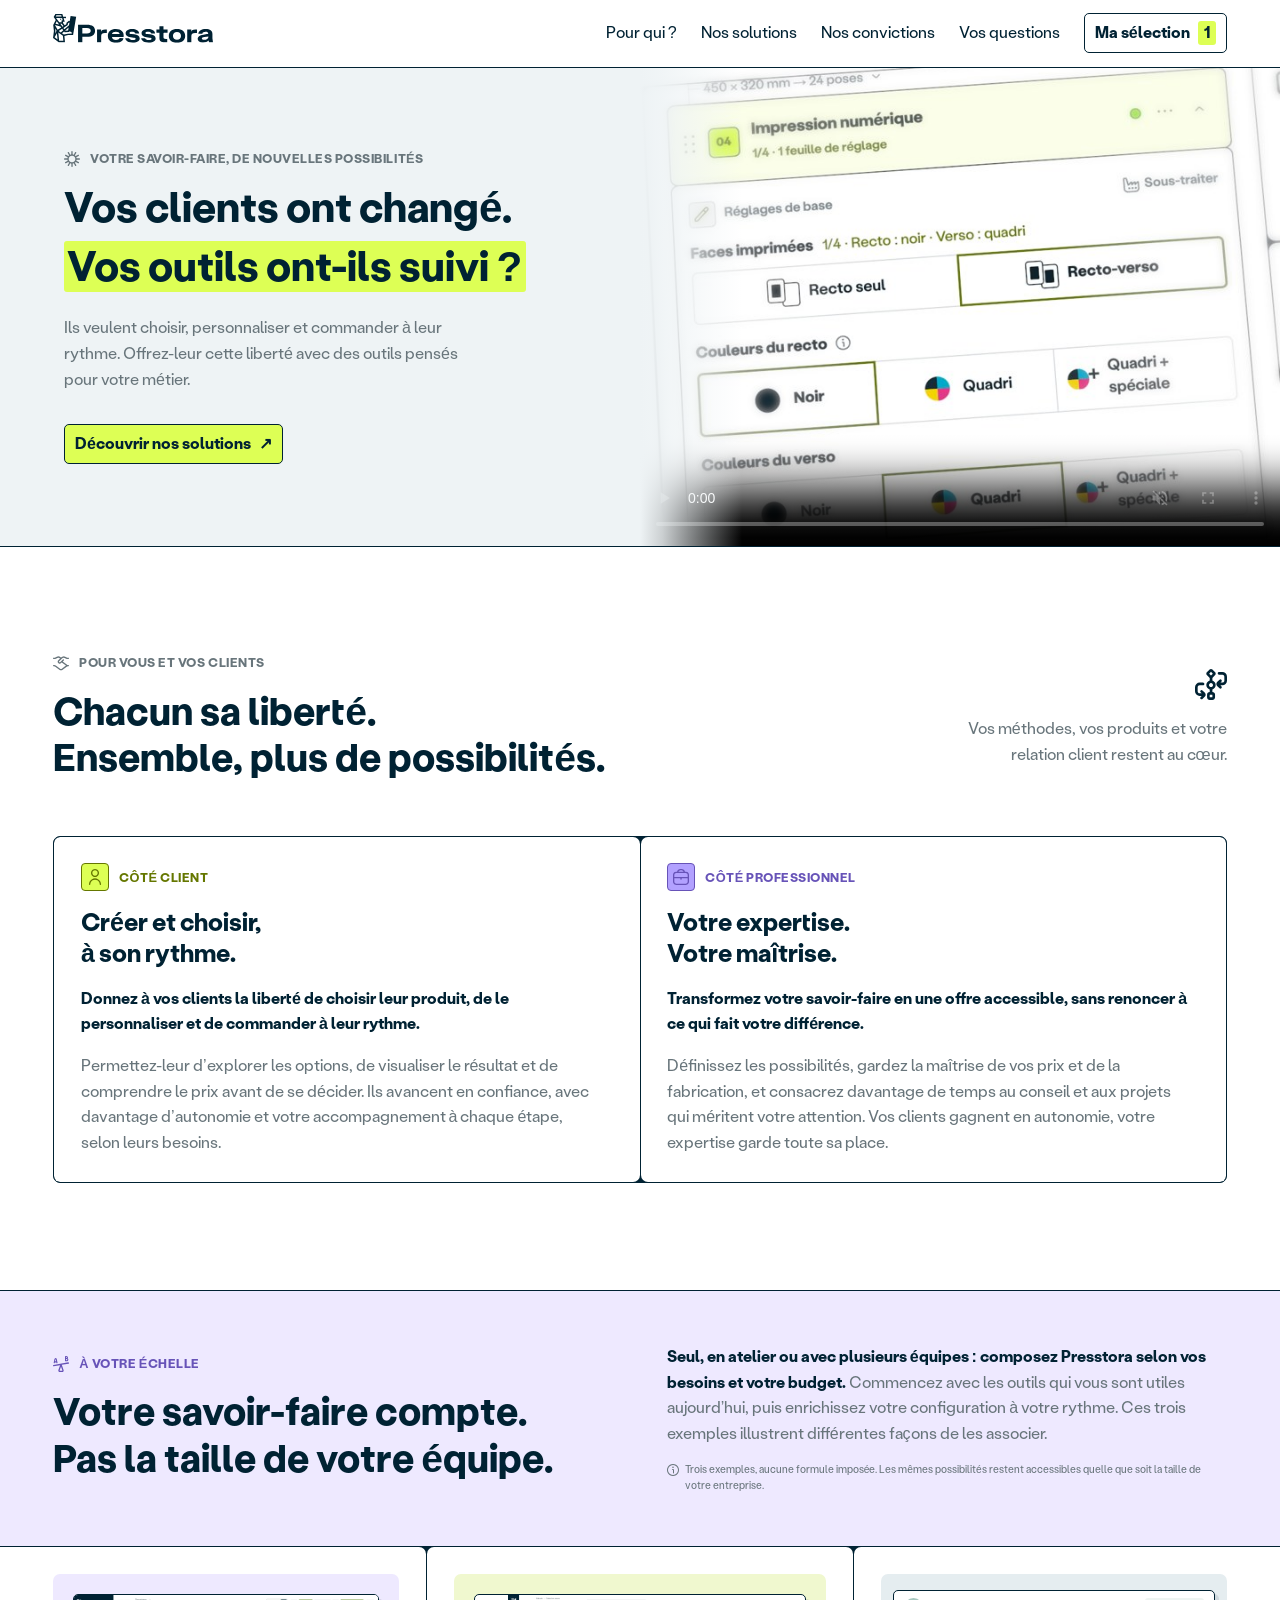
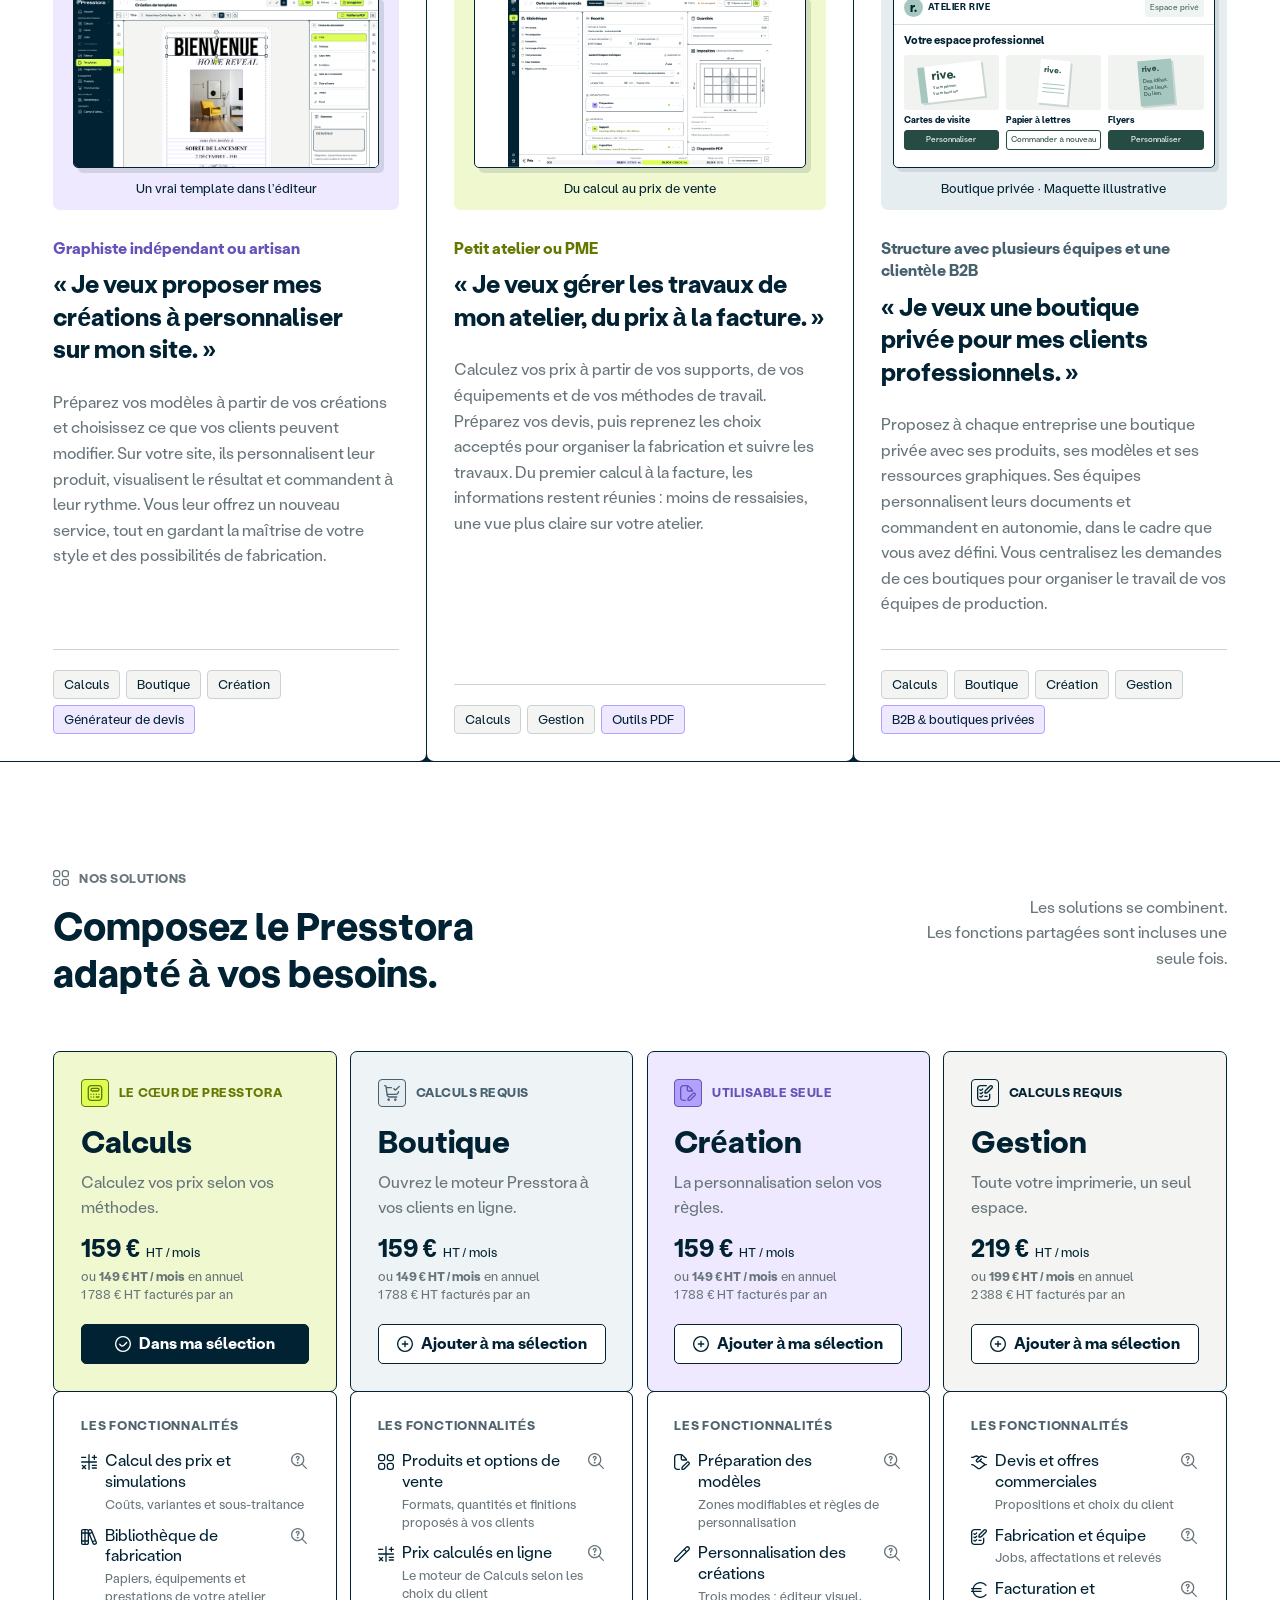
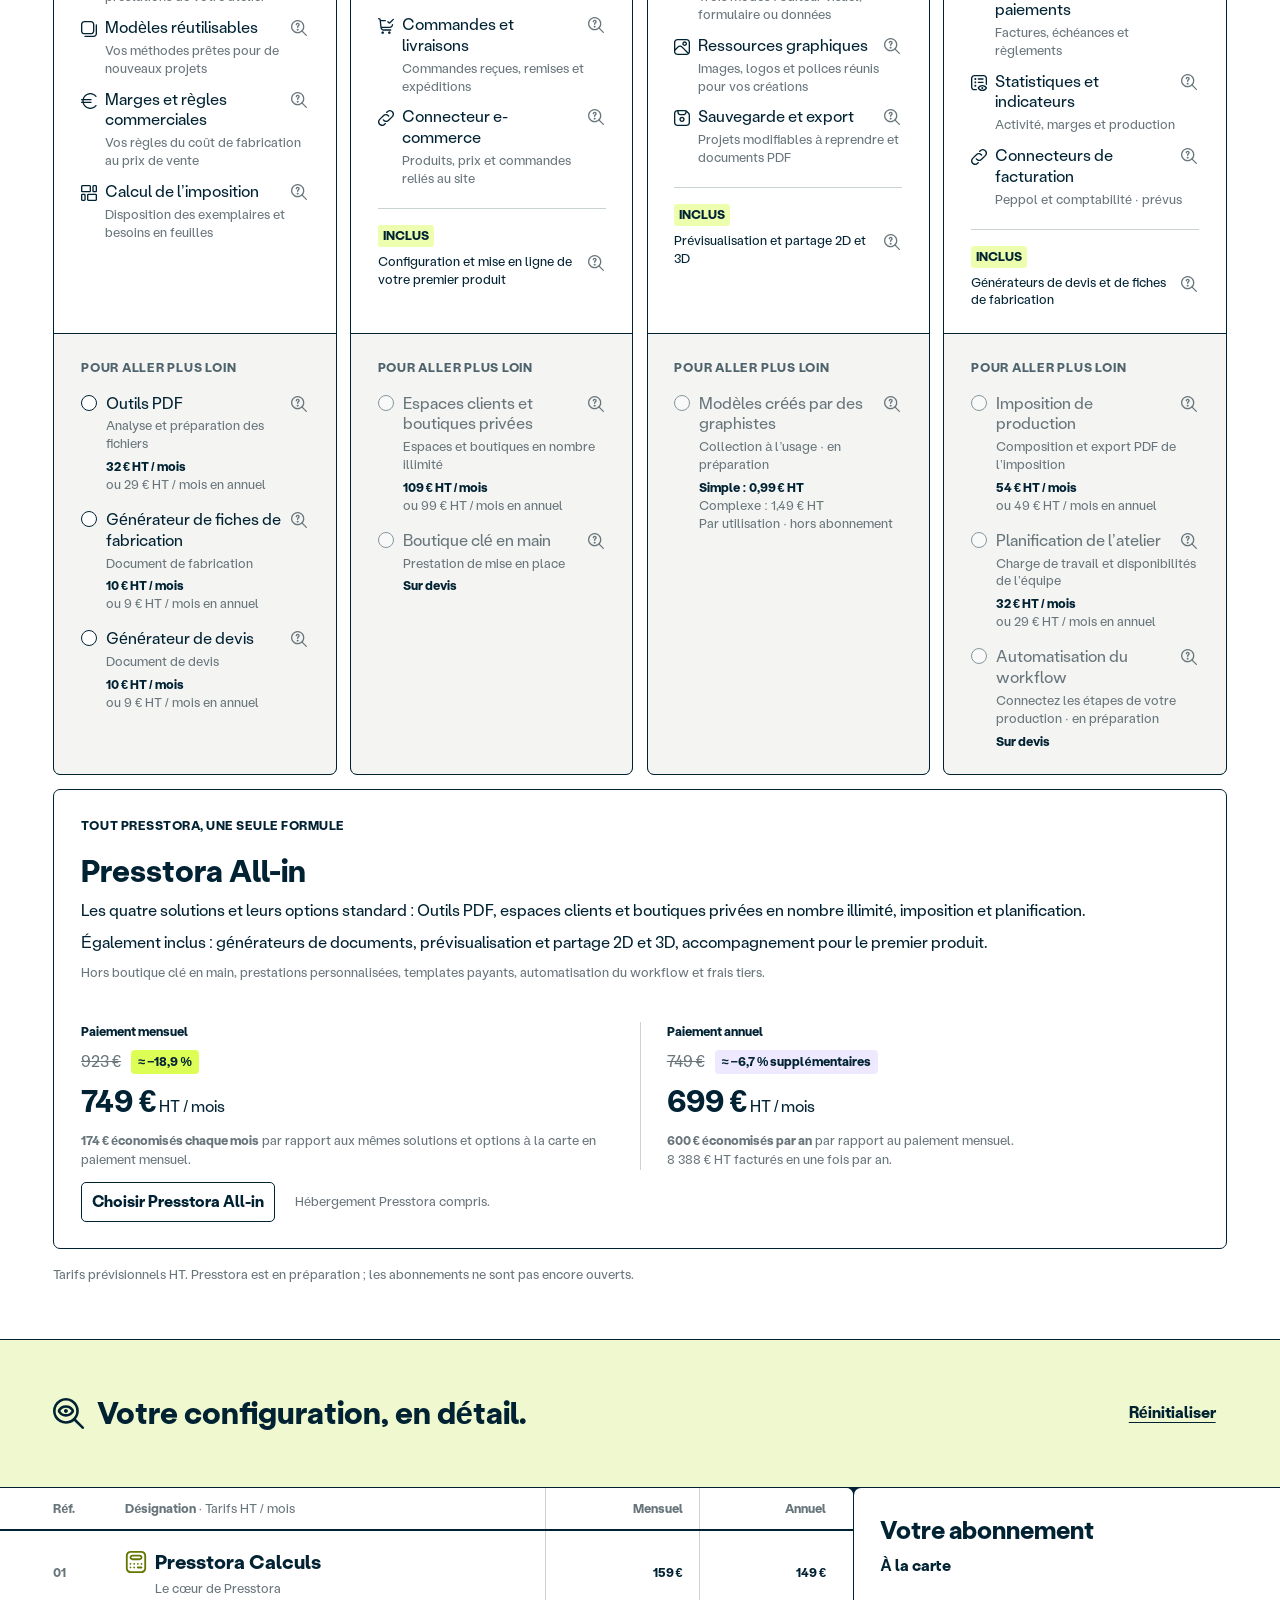
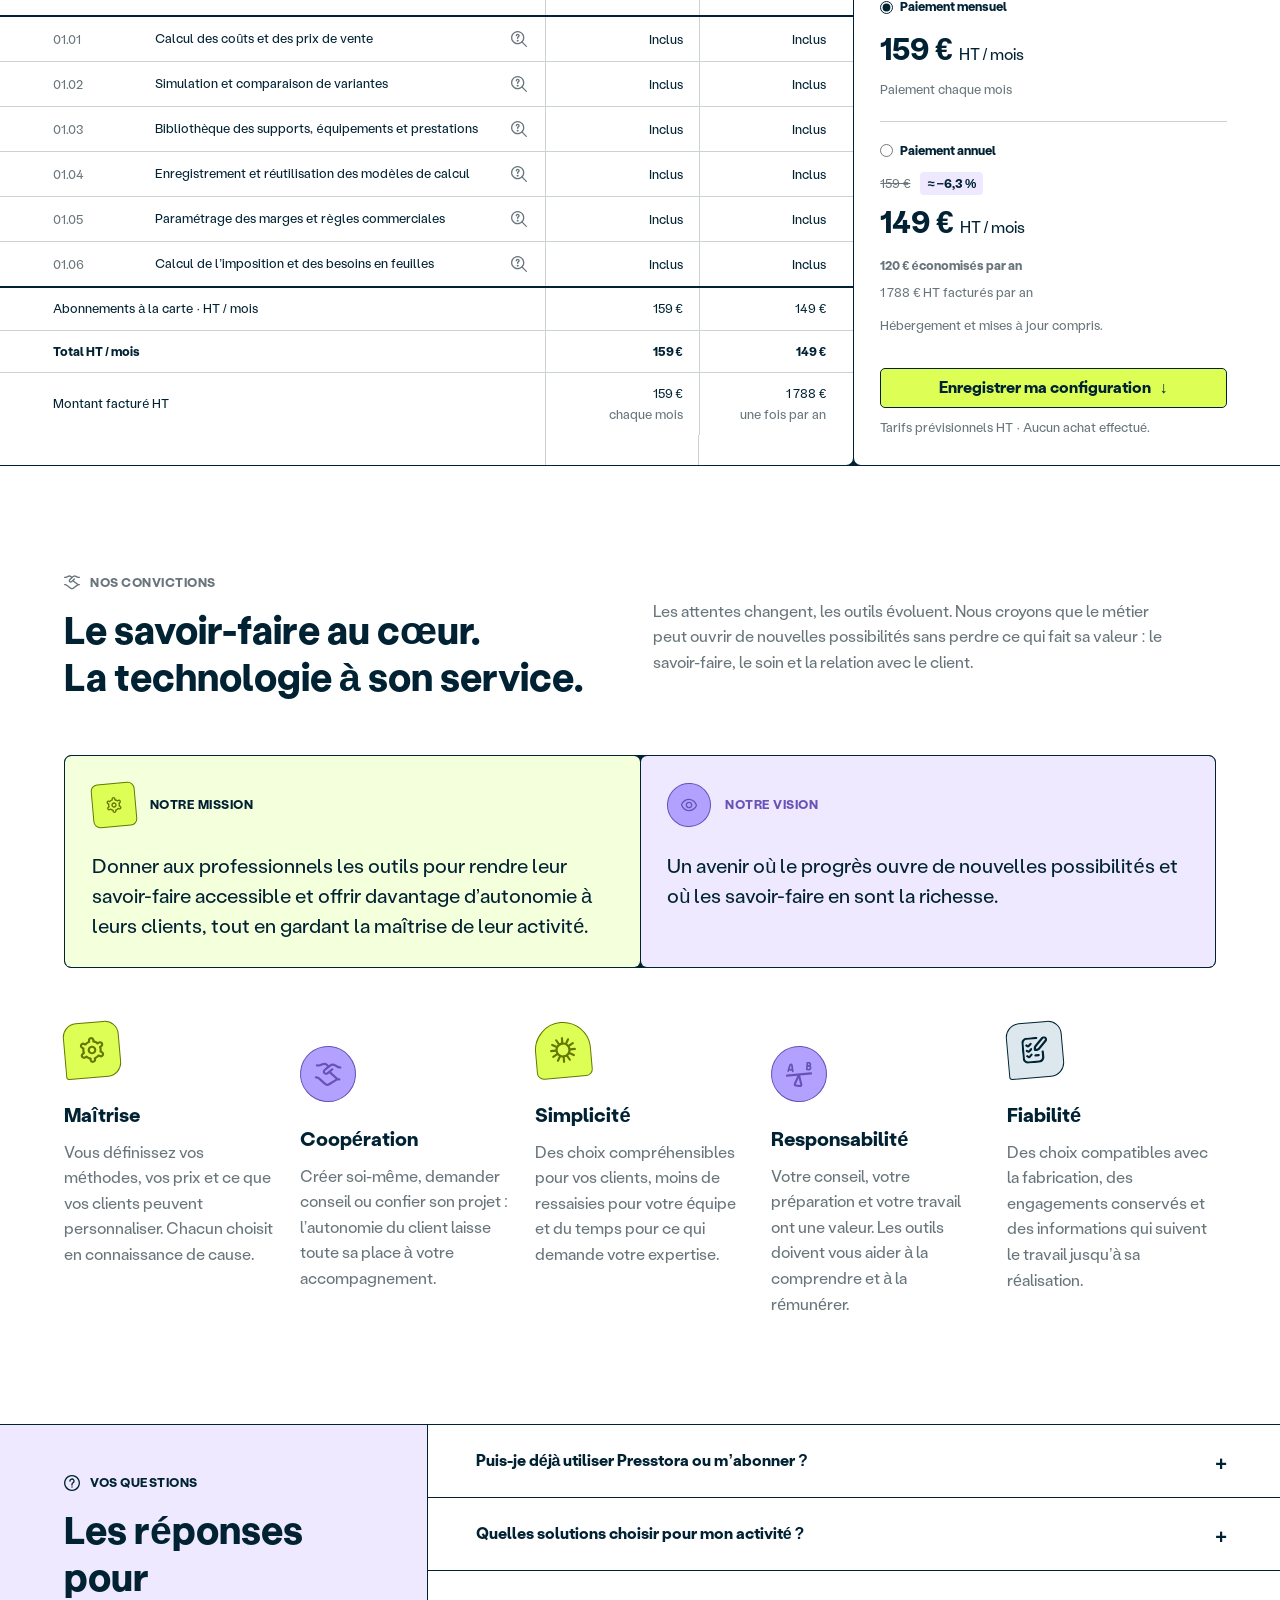
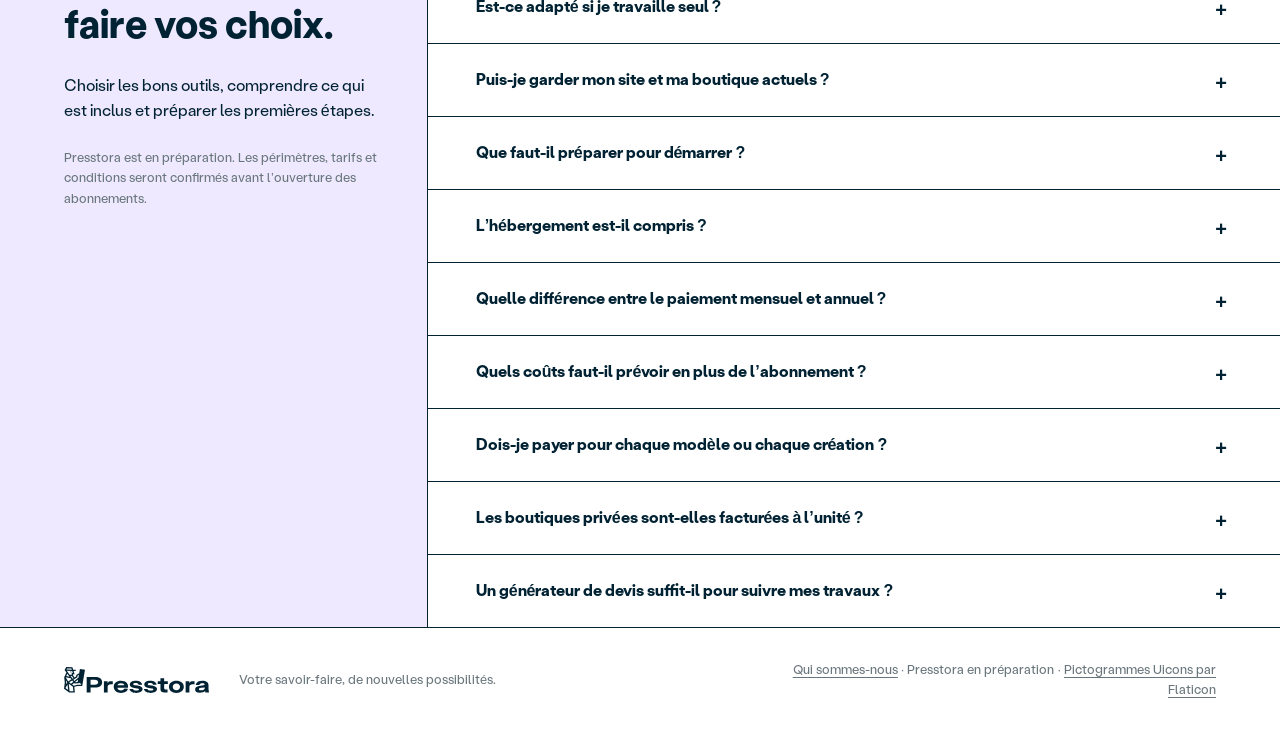
==== index.html @ 1af4d9b9 "Add playful Presstora accents to convictions section" ====
<!doctype html>
<html lang="fr"><head><meta charset="utf-8"><meta name="robots" content="noindex,nofollow"><meta name="viewport" content="width=device-width,initial-scale=1"><title>Presstora — Vos clients ont changé. Vos outils ont-ils suivi ?</title><meta name="description" content="Calculs, vente en ligne, personnalisation et gestion : découvrez Presstora, la suite en préparation pour les professionnels de l’impression."><link rel="stylesheet" href="style.css?v=1581dd6b96e2"><link rel="stylesheet" href="typography.css?v=67e383fbbd56"><link rel="stylesheet" href="landing.css?v=1ee891d9c0d7"><link rel="stylesheet" href="header.css?v=793566ce9c1c"><link rel="stylesheet" href="buttons.css?v=0756c09e4a05"></head>
<body class="commercial">
<header class="nav header-column-grid"><a href="#" aria-label="Presstora accueil"><img src="assets/logo.svg" alt="Presstora" width="166" height="30"></a><nav aria-label="Navigation principale"><a href="#a-votre-echelle">Pour qui ?</a><a href="#packages">Nos solutions</a><a href="#convictions">Nos convictions</a><a href="#questions">Vos questions</a><a class="nav-cta" href="#selection">Ma sélection <span id="count">1</span></a></nav></header>
<main>
<section class="landing-hero">
<div class="landing-hero-copy"><div class="landing-label"><svg class="eyebrow-icon" width="16" height="16" viewBox="0 0 300 300" data-uicon="sun" aria-hidden="true" focusable="false"><g transform="translate(0 300) scale(1 -1)" fill="currentColor" stroke="none"><path d="M288 163H237Q235 173 231 183L275 208Q282 212 282.0 219.0Q282 226 275.5 230.0Q269 234 263 230L219 204Q212 212 204 219L230 263Q232 267 230.5 272.0Q229 277 225.0 279.5Q221 282 216.0 281.0Q211 280 208 275L183 231Q173 235 162 237V288Q162 293 158.5 296.5Q155 300 150.0 300.0Q145 300 141.0 296.5Q137 293 137 288V237Q127 235 117 231L92 275Q89 280 84.0 281.0Q79 282 75.0 279.5Q71 277 69.5 272.0Q68 267 70 263L96 219Q88 212 81 204L37 230Q31 234 24.5 230.0Q18 226 18.0 219.0Q18 212 25 208L69 183Q65 173 63 163H13Q7 163 3.5 159.0Q0 155 0.0 150.0Q0 145 3.5 141.0Q7 137 12 137H64Q65 127 69 117L25 92Q18 88 18.0 81.0Q18 74 24.5 70.0Q31 66 37 70L81 96Q88 88 96 81L70 37Q68 33 69.5 28.0Q71 23 75.0 20.5Q79 18 84.0 19.0Q89 20 92 25L117 69Q127 65 138 63V13Q138 7 141.5 3.5Q145 0 150.0 0.0Q155 0 159.0 3.5Q163 7 163 12V64Q173 65 183 69L208 25Q211 20 216.0 19.0Q221 18 225.0 20.5Q229 23 230.5 28.0Q232 33 230 37L204 81Q212 88 219 96L263 70Q269 66 275.5 70.0Q282 74 282.0 81.0Q282 88 275 92L231 117Q235 127 237 138H288Q293 138 296.5 141.5Q300 145 300.0 150.0Q300 155 296.5 159.0Q293 163 288 163ZM150 88Q121 88 104 108Q88 125 88.0 150.0Q88 175 104 192Q121 212 150.0 212.0Q179 212 196 192Q212 175 212.0 150.0Q212 125 196 108Q179 88 150 88Z"/></g></svg><span>Votre savoir-faire, de nouvelles possibilités</span></div><h1><span>Vos clients ont changé.</span><span><mark>Vos outils ont-ils suivi&nbsp;?</mark></span></h1><p>Ils veulent choisir, personnaliser et commander à leur rythme. Offrez-leur cette liberté avec des outils pensés pour votre métier.</p><a class="landing-action" href="#packages">Découvrir nos solutions <span aria-hidden="true">↗</span></a></div>
<div class="landing-film">
<video id="hero-film" controls muted loop playsinline preload="none" width="720" height="720" poster="assets/video/presstora-v1-square.jpg" data-src="assets/video/presstora-v1-square.mp4" aria-label="Presstora en action : impression, imposition, calcul du prix, personnalisation, devis et production."></video>
<button class="hero-film-toggle" type="button" aria-controls="hero-film" aria-label="Lire la vidéo" title="Lire la vidéo" hidden><svg viewBox="0 0 24 24" width="20" height="20" aria-hidden="true"><path class="film-play" d="m9 5 11 7-11 7Z" fill="currentColor"/><path class="film-pause" d="M8 5v14M16 5v14" stroke="currentColor" stroke-width="3"/></svg></button>
<noscript><a href="assets/video/presstora-v1-720.mp4">Voir Presstora en vidéo</a></noscript>
</div>
</section>
<section id="origine" aria-labelledby="solution-title">
<div class="landing-section-head"><div><div class="landing-label"><svg class="eyebrow-icon" width="16" height="16" viewBox="0 0 300 300" data-uicon="handshake" aria-hidden="true" focusable="false"><g transform="translate(0 300) scale(1 -1)" fill="currentColor" stroke="none"><path d="M288 113H279Q274 113 270 112L182 178L203 198Q207 202 207.0 207.0Q207 212 203.5 215.5Q200 219 194.5 219.5Q189 220 186 216L133 166Q129 162 123.5 162.5Q118 163 115.0 167.0Q112 171 112.5 176.0Q113 181 116 185L175 240Q184 248 195.5 249.5Q207 251 217 246L246 232Q260 225 274 225H287Q293 225 296.5 228.5Q300 232 300.0 237.5Q300 243 296.5 246.5Q293 250 287 250H274Q265 250 258 254L229 268Q211 277 191.5 274.0Q172 271 158 258L150 251L142 259Q124 275 99 275Q85 275 71 268L42 254Q35 250 26 250H13Q7 250 3.5 246.5Q0 243 0.0 237.5Q0 232 3.5 228.5Q7 225 13 225H26Q40 225 54 232L83 246Q92 251 104.0 249.5Q116 248 125 240L132 234L99 202Q89 192 87.5 178.0Q86 164 94 153Q99 146 107.5 142.0Q116 138 125 138Q140 138 151 148L163 160L243 101L165 43Q159 37 150.0 37.5Q141 38 134 43L58 100Q42 113 21 113H12Q7 113 3.5 109.0Q0 105 0.0 100.0Q0 95 3.5 91.5Q7 88 12 88H21Q33 88 43 80L119 23Q133 12 150.0 12.0Q167 12 181 23L257 80Q267 88 279 88H288Q293 88 296.5 91.5Q300 95 300.0 100.0Q300 105 296.5 109.0Q293 113 288 113Z"/></g></svg>Pour vous et vos clients</div><h2 id="solution-title">Chacun sa liberté.<br>Ensemble, plus de possibilités.</h2></div><div class="landing-section-note"><svg class="section-note-icon" width="32" height="32" viewBox="0 0 300 300" data-uicon="workflow" aria-hidden="true" focusable="false"><g transform="translate(0 300) scale(1 -1)" fill="currentColor" stroke="none"><path d="M189 234Q194 239 194.0 247.0Q194 255 189 260L163 286Q158 291 150.0 291.0Q142 291 137 286L111 260Q106 255 106.0 247.0Q106 239 111 234L138 207V183Q124 178 115.0 166.5Q106 155 106.0 140.5Q106 126 115.0 114.5Q124 103 138 99V75Q127 75 120.0 67.5Q113 60 113 50V25Q113 15 120.0 7.5Q127 0 138 0H163Q173 0 180.5 7.5Q188 15 188 25V50Q188 60 180.5 67.5Q173 75 163 75V99Q176 103 185.0 114.5Q194 126 194.0 140.5Q194 155 185.0 166.5Q176 178 163 183V207ZM163 25H138V50H163ZM133 247 150 264 167 247 150 230ZM169 141Q169 133 163.5 127.5Q158 122 150.0 122.0Q142 122 136.5 127.5Q131 133 131.0 140.5Q131 148 136.5 153.5Q142 159 150.0 159.0Q158 159 163.5 153.5Q169 148 169 141ZM300 219V181Q300 163 287.0 150.5Q274 138 256 138H238L247 128Q251 124 251.0 119.0Q251 114 247.5 110.0Q244 106 238.5 106.0Q233 106 230 110L207 132Q200 140 200.0 150.0Q200 160 207 168L230 190Q233 194 238.5 194.0Q244 194 247.5 190.0Q251 186 251.0 181.0Q251 176 247 172L238 163H256Q264 163 269.5 168.0Q275 173 275 181V219Q275 227 269.5 232.5Q264 238 256 237H225Q220 237 216.5 241.0Q213 245 213.0 250.0Q213 255 216.5 259.0Q220 263 225 263H256Q274 263 287.0 250.0Q300 237 300 219ZM93 68Q100 60 100.0 50.0Q100 40 93 32L70 10Q67 6 61.5 6.0Q56 6 52.5 10.0Q49 14 49.0 19.0Q49 24 53 28L63 38H44Q26 38 13.0 50.5Q0 63 0 81V119Q0 137 13.0 150.0Q26 163 44 163H75Q80 163 84.0 159.0Q88 155 88.0 150.0Q88 145 84.0 141.5Q80 138 75 138H44Q36 138 30.5 132.5Q25 127 25 119V81Q25 73 30.5 68.0Q36 63 44 63H63L53 72Q49 76 49.0 81.0Q49 86 52.5 90.0Q56 94 61.5 94.0Q67 94 70 90Z"/></g></svg><p>Vos méthodes, vos produits et votre relation client restent au cœur.</p></div></div>
<div class="landing-connected"><div class="landing-benefits"><article><div class="landing-label"><span class="landing-label-marker"><svg class="eyebrow-icon" width="16" height="16" viewBox="0 0 300 300" data-uicon="user" aria-hidden="true" focusable="false"><g transform="translate(0 300) scale(1 -1)" fill="currentColor" stroke="none"><path d="M150 150Q170 150 187.5 160.0Q205 170 215.0 187.5Q225 205 225.0 225.0Q225 245 215.0 262.5Q205 280 187.5 290.0Q170 300 150.0 300.0Q130 300 112.5 290.0Q95 280 85.0 262.5Q75 245 75.0 225.0Q75 205 85.0 187.5Q95 170 112.5 160.0Q130 150 150 150ZM150 275Q171 275 185.5 260.5Q200 246 200.0 225.0Q200 204 185.5 189.5Q171 175 150.0 175.0Q129 175 114.5 189.5Q100 204 100.0 225.0Q100 246 114.5 260.5Q129 275 150 275ZM150 125Q119 125 93.5 110.0Q68 95 53.0 69.0Q38 43 37 12Q38 7 41.5 3.5Q45 0 50.0 0.0Q55 0 58.5 3.5Q62 7 62 12Q63 36 74.5 56.0Q86 76 106.0 88.0Q126 100 150.0 100.0Q174 100 194.0 88.0Q214 76 226.0 56.0Q238 36 238 12Q238 7 241.5 3.5Q245 0 250.0 0.0Q255 0 259.0 3.5Q263 7 263 12Q262 43 247.0 69.0Q232 95 206.5 110.0Q181 125 150 125Z"/></g></svg></span>Côté client</div><h3>Créer et choisir,<br>à son rythme.</h3><p class="benefit-intro">Donnez à vos clients la liberté de choisir leur produit, de le personnaliser et de commander à leur rythme.</p><p>Permettez-leur d’explorer les options, de visualiser le résultat et de comprendre le prix avant de se décider. Ils avancent en confiance, avec davantage d’autonomie et votre accompagnement à chaque étape, selon leurs besoins.</p></article><article><div class="landing-label"><span class="landing-label-marker"><svg class="eyebrow-icon" width="16" height="16" viewBox="0 0 300 300" data-uicon="briefcase" aria-hidden="true" focusable="false"><g transform="translate(0 300) scale(1 -1)" fill="currentColor" stroke="none"><path d="M238 250H224Q219 272 202.0 286.0Q185 300 162 300H138Q115 300 98.0 286.0Q81 272 76 250H63Q46 250 31.5 241.5Q17 233 8.5 218.5Q0 204 0 188V63Q0 46 8.5 31.5Q17 17 31.5 8.5Q46 0 62 0H238Q254 0 268.5 8.5Q283 17 291.5 31.5Q300 46 300 62V188Q300 204 291.5 218.5Q283 233 268.5 241.5Q254 250 238 250ZM138 275H163Q174 275 184.0 268.0Q194 261 198 250H102Q106 261 116.0 268.0Q126 275 138 275ZM63 225H238Q253 225 264.0 214.0Q275 203 275 187V150H25V188Q25 203 36.0 214.0Q47 225 62 225ZM238 25H63Q47 25 36.0 36.0Q25 47 25 62V125H138V113Q138 107 141.5 103.5Q145 100 150.0 100.0Q155 100 159.0 103.5Q163 107 163 113V125H275V63Q275 47 264.0 36.0Q253 25 237 25Z"/></g></svg></span>Côté professionnel</div><h3>Votre expertise.<br>Votre maîtrise.</h3><p class="benefit-intro">Transformez votre savoir-faire en une offre accessible, sans renoncer à ce qui fait votre différence.</p><p>Définissez les possibilités, gardez la maîtrise de vos prix et de la fabrication, et consacrez davantage de temps au conseil et aux projets qui méritent votre attention. Vos clients gagnent en autonomie, votre expertise garde toute sa place.</p></article></div>
</div>
</section>
<section id="a-votre-echelle" class="landing-use-cases" aria-labelledby="scale-title">
<div class="use-cases-heading"><div><div class="landing-label"><svg class="eyebrow-icon" width="16" height="16" viewBox="0 0 300 300" data-uicon="scale-comparison" aria-hidden="true" focusable="false"><g transform="translate(0 300) scale(1 -1)" fill="currentColor" stroke="none"><path d="M238 200H255Q267 200 276.0 207.5Q285 215 287 226Q288 235 285.0 242.5Q282 250 276 255Q281 263 281 272Q281 284 272.0 292.0Q263 300 251 300H238Q232 300 228.5 296.5Q225 293 225 287V213Q225 207 228.5 203.5Q232 200 238 200ZM245 280H253Q256 280 258.5 277.5Q261 275 261.0 271.5Q261 268 258.5 265.0Q256 262 252 262H245ZM245 243H256Q261 243 264.5 239.5Q268 236 268.0 231.5Q268 227 264.5 223.5Q261 220 256 220H245ZM22 163Q26 163 28.5 165.0Q31 167 32 170L34 180H64L66 170Q66 167 69.0 165.0Q72 163 76.0 163.0Q80 163 83.0 166.5Q86 170 85 175L71 242Q68 255 58 260Q54 263 49.0 263.0Q44 263 39 260Q30 254 27 243L13 174Q12 170 15.0 166.5Q18 163 22 163ZM47 239Q47 241 49 243V242Q51 241 51 238L59 200H38ZM285 181 10 131Q5 130 2.0 126.0Q-1 122 0.0 117.0Q1 112 4.5 109.0Q8 106 12 106L133 128L101 38Q99 31 100.5 23.5Q102 16 106 10Q114 0 126 0H174Q186 0 194 10Q198 16 199.5 23.5Q201 31 198 39L165 134L290 156Q295 157 298.0 161.5Q301 166 300.0 171.0Q299 176 294.5 179.0Q290 182 285 181ZM174 25H127Q126 25 125.5 27.0Q125 29 125 31L150 100L175 31Q175 29 174 26Z"/></g></svg>À votre échelle</div><h2 id="scale-title">Votre savoir-faire compte.<br>Pas la taille de votre équipe.</h2></div><div class="use-cases-intro"><p><strong>Seul, en atelier ou avec plusieurs équipes : composez Presstora selon vos besoins et votre budget.</strong> Commencez avec les outils qui vous sont utiles aujourd’hui, puis enrichissez votre configuration à votre rythme. Ces trois exemples illustrent différentes façons de les associer.</p><p class="use-cases-note"><svg width="16" height="16" viewBox="0 0 300 300" data-uicon="info" aria-hidden="true" focusable="false"><g transform="translate(0 300) scale(1 -1)" fill="currentColor"><path d="M150 300Q109 300 74.5 280.0Q40 260 20.0 225.5Q0 191 0.0 150.0Q0 109 20.0 74.5Q40 40 74.5 20.0Q109 0 150.0 0.0Q191 0 225.5 20.0Q260 40 280.0 74.5Q300 109 300.0 150.0Q300 191 280.0 225.5Q260 260 225.5 280.0Q191 300 150 300ZM150 25Q116 25 87.5 42.0Q59 59 42.0 87.5Q25 116 25.0 150.0Q25 184 42.0 212.5Q59 241 87.5 258.0Q116 275 150.0 275.0Q184 275 212.5 258.0Q241 241 258.0 212.5Q275 184 275.0 150.0Q275 116 258.0 87.5Q241 59 212.5 42.0Q184 25 150 25ZM150 175H138Q132 175 128.5 171.5Q125 168 125.0 162.5Q125 157 128.5 153.5Q132 150 138 150H150V75Q150 70 153.5 66.5Q157 63 162.5 63.0Q168 63 171.5 66.5Q175 70 175 75V150Q175 160 167.5 167.5Q160 175 150 175ZM131 219Q131 211 136.5 205.5Q142 200 150.0 200.0Q158 200 163.5 205.5Q169 211 169.0 219.0Q169 227 163.5 232.5Q158 238 150.0 237.5Q142 237 136.5 232.0Q131 227 131 219Z"/></g></svg><span>Trois exemples, aucune formule imposée. Les mêmes possibilités restent accessibles quelle que soit la taille de votre entreprise.</span></p></div></div>
<div class="use-cases-grid"><article aria-labelledby="use-case-1"><figure class="case-visual case-visual-editor"><a class="case-screen" href="assets/use-cases/editor-template.png" target="_blank" rel="noopener" aria-label="Agrandir la capture de l’éditeur Presstora (nouvel onglet)"><img src="assets/use-cases/editor-template.png" width="1512" height="982" loading="lazy" alt="Un template d’invitation dans l’éditeur Presstora : titre sélectionné, photo et zones personnalisables."></a><figcaption>Un vrai template dans l’éditeur</figcaption></figure><p class="use-case-profile">Graphiste indépendant ou artisan</p><h3 id="use-case-1">« Je veux proposer mes créations à personnaliser sur mon site. »</h3><p class="use-case-copy">Préparez vos modèles à partir de vos créations et choisissez ce que vos clients peuvent modifier. Sur votre site, ils personnalisent leur produit, visualisent le résultat et commandent à leur rythme. Vous leur offrez un nouveau service, tout en gardant la maîtrise de votre style et des possibilités de fabrication.</p><div class="use-case-tags"><ul aria-label="Solutions et options utilisées"><li class="use-case-tag">Calculs</li><li class="use-case-tag">Boutique</li><li class="use-case-tag">Création</li><li class="use-case-tag use-case-option">Générateur de devis</li></ul></div></article><article aria-labelledby="use-case-2"><figure class="case-visual case-visual-calculations"><a class="case-screen" href="assets/use-cases/calculations-demo.png" target="_blank" rel="noopener" aria-label="Agrandir la capture de Calculs Presstora (nouvel onglet)"><img src="assets/use-cases/calculations-demo.png" width="1512" height="982" loading="lazy" alt="L’espace Calculs de Presstora : bibliothèque, recette de fabrication, imposition et prix."></a><figcaption>Du calcul au prix de vente</figcaption></figure><p class="use-case-profile">Petit atelier ou PME</p><h3 id="use-case-2">« Je veux gérer les travaux de mon atelier, du prix à la facture. »</h3><p class="use-case-copy">Calculez vos prix à partir de vos supports, de vos équipements et de vos méthodes de travail. Préparez vos devis, puis reprenez les choix acceptés pour organiser la fabrication et suivre les travaux. Du premier calcul à la facture, les informations restent réunies : moins de ressaisies, une vue plus claire sur votre atelier.</p><div class="use-case-tags"><ul aria-label="Solutions et options utilisées"><li class="use-case-tag">Calculs</li><li class="use-case-tag">Gestion</li><li class="use-case-tag use-case-option">Outils PDF</li></ul></div></article><article aria-labelledby="use-case-3"><figure class="case-visual case-visual-b2b"><div class="private-shop" role="img" aria-label="Maquette illustrative d’une boutique privée pour l’entreprise fictive Atelier Rive : cartes de visite à personnaliser, papier à lettres à commander à nouveau et flyers."><div class="private-shop-header"><span class="private-shop-brand"><span class="private-shop-mark">r.</span>ATELIER RIVE</span><span class="private-shop-access">Espace privé</span></div><div class="private-shop-welcome">Votre espace professionnel</div><div class="private-shop-products"><div class="private-shop-product"><div class="stationery-scene"><div class="stationery-card"><b>rive.</b><span>Votre prénom<br>Votre fonction</span></div></div><strong>Cartes de visite</strong><span class="private-shop-action">Personnaliser</span></div><div class="private-shop-product"><div class="stationery-scene"><div class="stationery-letter"><b>rive.</b><i></i><i></i><i></i></div></div><strong>Papier à lettres</strong><span class="private-shop-action repeat">Commander à nouveau</span></div><div class="private-shop-product"><div class="stationery-scene"><div class="stationery-flyer"><b>rive.</b><span>Des idées.<br>Des lieux.<br>Du lien.</span></div></div><strong>Flyers</strong><span class="private-shop-action">Personnaliser</span></div></div></div><figcaption>Boutique privée · Maquette illustrative</figcaption></figure><p class="use-case-profile">Structure avec plusieurs équipes et une clientèle B2B</p><h3 id="use-case-3">« Je veux une boutique privée pour mes clients professionnels. »</h3><p class="use-case-copy">Proposez à chaque entreprise une boutique privée avec ses produits, ses modèles et ses ressources graphiques. Ses équipes personnalisent leurs documents et commandent en autonomie, dans le cadre que vous avez défini. Vous centralisez les demandes de ces boutiques pour organiser le travail de vos équipes de production.</p><div class="use-case-tags"><ul aria-label="Solutions et options utilisées"><li class="use-case-tag">Calculs</li><li class="use-case-tag">Boutique</li><li class="use-case-tag">Création</li><li class="use-case-tag">Gestion</li><li class="use-case-tag use-case-option">B2B &amp; boutiques privées</li></ul></div></article></div>
</section>
<section id="packages" aria-labelledby="packages-title"><div class="section-heading"><div><span class="landing-label"><svg class="eyebrow-icon" width="16" height="16" viewBox="0 0 300 300" data-uicon="apps" aria-hidden="true" focusable="false"><g transform="translate(0 300) scale(1 -1)" fill="currentColor" stroke="none"><path d="M88 300H50Q29 300 14.5 285.5Q0 271 0 250V213Q0 192 14.5 177.5Q29 163 50 163H88Q108 163 123.0 177.5Q138 192 137 212V250Q138 271 123.0 285.5Q108 300 88 300ZM113 213Q113 202 105.5 195.0Q98 188 87 188H50Q40 188 32.5 195.0Q25 202 25 213V250Q25 260 32.5 267.5Q40 275 50 275H88Q98 275 105.5 267.5Q113 260 113 250ZM250 300H213Q192 300 177.5 285.5Q163 271 163 250V213Q163 192 177.5 177.5Q192 163 213 163H250Q271 163 285.5 177.5Q300 192 300 212V250Q300 271 285.5 285.5Q271 300 250 300ZM275 213Q275 202 267.5 194.5Q260 187 250 188H213Q202 188 195.0 195.0Q188 202 188 213V250Q188 260 195.0 267.5Q202 275 213 275H250Q260 275 267.5 267.5Q275 260 275 250ZM88 138H50Q29 137 14.5 122.5Q0 108 0 88V50Q0 29 14.5 14.5Q29 0 50 0H88Q108 0 122.5 14.5Q137 29 137 50V88Q138 108 123.0 123.0Q108 138 88 137ZM113 50Q113 40 105.5 32.5Q98 25 87 25H50Q40 25 32.5 32.5Q25 40 25 50V88Q25 98 32.5 105.5Q40 113 50 113H88Q98 113 105.5 105.5Q113 98 113 88ZM250 138H213Q192 138 177.5 123.0Q163 108 163 88V50Q163 29 177.5 14.5Q192 0 213 0H250Q271 0 285.5 14.5Q300 29 300 50V88Q300 108 285.5 123.0Q271 138 250 137ZM275 50Q275 40 267.5 32.5Q260 25 250 25H213Q202 25 195.0 32.5Q188 40 188 50V88Q188 98 195.0 105.5Q202 113 213 113H250Q260 113 267.5 105.5Q275 98 275 88Z"/></g></svg>NOS SOLUTIONS</span><h2 id="packages-title">Composez le Presstora<br>adapté à vos besoins.</h2></div><p>Les solutions se combinent.<br>Les fonctions partagées sont incluses une seule fois.</p></div><div class="landing-connected"><div class="packages" id="cards"></div></div><section class="allin-offer" aria-labelledby="allin-title"><div><span class="landing-label">TOUT PRESSTORA, UNE SEULE FORMULE</span><h3 id="allin-title">Presstora All-in</h3><p>Les quatre solutions et leurs options standard : Outils PDF, espaces clients et boutiques privées en nombre illimité, imposition et planification.</p><p class="allin-inclusions">Également inclus : générateurs de documents, prévisualisation et partage 2D et 3D, accompagnement pour le premier produit.</p><small>Hors boutique clé en main, prestations personnalisées, templates payants, automatisation du workflow et frais tiers.</small></div><div class="allin-action"><div class="allin-rate"><span class="rate-label">Paiement mensuel</span><p class="rate-comparison"><s aria-label="Valeur à la carte en paiement mensuel : 923 euros">923 €</s><span class="saving-badge">≈ −18,9 %</span></p><p class="rate-amount"><strong>749 €</strong> HT / mois</p><small><b>174 € économisés chaque mois</b> par rapport aux mêmes solutions et options à la carte en paiement mensuel.</small></div><div class="allin-rate annual-rate"><span class="rate-label">Paiement annuel</span><p class="rate-comparison"><s aria-label="All-in mensuel : 749 euros">749 €</s><span class="saving-badge annual-saving">≈ −6,7 % supplémentaires</span></p><p class="rate-amount"><strong>699 €</strong> HT / mois</p><small><b>600 € économisés par an</b> par rapport au paiement mensuel.<br>8 388 € HT facturés en une fois par an.</small></div><div class="allin-footer"><button id="choose-all-in" class="primary" aria-pressed="false">Choisir Presstora All-in</button><small>Hébergement Presstora compris.</small></div></div></section><p class="caption">Tarifs prévisionnels HT. Presstora est en préparation ; les abonnements ne sont pas encore ouverts.</p></section>

<section id="selection" class="selection" aria-labelledby="selection-title"><div class="selection-header"><div><h2 id="selection-title"><i class="fi fi-rr-magnifying-glass-eye" aria-hidden="true"></i><span>Votre configuration, en détail.</span></h2></div><button class="text-button" id="reset">Réinitialiser</button></div><p class="configuration-scroll-hint">Faites défiler le tableau horizontalement pour consulter la facturation et les prix.</p><div class="selection-content"><div id="selected-packages" class="configuration-list" role="region" aria-label="Tableau détaillé de la configuration" tabindex="0"></div><aside class="selection-action" aria-labelledby="configuration-summary-title"><div class="configuration-summary-inner"><h3 id="configuration-summary-title">Votre abonnement</h3><p id="configuration-plan">À la carte</p><fieldset class="subscription-comparison"><legend class="configuration-sr-only">Choisissez votre rythme de paiement</legend><label class="subscription-choice"><span class="subscription-label"><input type="radio" name="billing-period" id="billing-monthly" value="monthly" checked> Paiement mensuel</span><span class="subscription-reference" id="summary-monthly-comparison" hidden><s id="summary-monthly-reference" hidden></s><span class="saving-badge" id="summary-monthly-percent"></span></span><span class="subscription-amount"><span class="subscription-price" id="summary-monthly-price">159 €</span><span class="subscription-unit">HT / mois</span></span><span class="subscription-saving" id="summary-monthly-saving" hidden></span><small>Paiement chaque mois</small></label><label class="subscription-choice"><span class="subscription-label"><input type="radio" name="billing-period" id="billing-annual" value="annual"> Paiement annuel</span><span class="subscription-reference" id="summary-annual-comparison" hidden><s id="summary-annual-reference" hidden></s><span class="saving-badge annual-saving" id="summary-annual-percent"></span></span><span class="subscription-amount"><span class="subscription-price" id="summary-annual-price">149 €</span><span class="subscription-unit">HT / mois</span></span><span class="subscription-saving" id="summary-annual-saving" hidden></span><small id="summary-annual-payment">1 788 € HT facturés par an</small></label></fieldset><p id="summary-same-price">Même tarif mensuel dans les deux formules.</p><p class="subscription-hosting">Hébergement et mises à jour compris.</p><div id="summary-extras" hidden><span>En supplément</span><ul id="summary-extras-list"></ul></div><button class="primary" id="download">Enregistrer ma configuration <span aria-hidden="true">↓</span></button><p class="subscription-disclaimer">Tarifs prévisionnels HT · Aucun achat effectué.</p></div></aside></div><p id="feedback" role="status" aria-live="polite"></p></section>

<section id="convictions" class="landing-conviction" aria-labelledby="convictions-title">
<div class="convictions-heading"><div><div class="landing-label"><svg class="eyebrow-icon" width="16" height="16" viewBox="0 0 300 300" data-uicon="handshake" aria-hidden="true" focusable="false"><g transform="translate(0 300) scale(1 -1)" fill="currentColor" stroke="none"><path d="M288 113H279Q274 113 270 112L182 178L203 198Q207 202 207.0 207.0Q207 212 203.5 215.5Q200 219 194.5 219.5Q189 220 186 216L133 166Q129 162 123.5 162.5Q118 163 115.0 167.0Q112 171 112.5 176.0Q113 181 116 185L175 240Q184 248 195.5 249.5Q207 251 217 246L246 232Q260 225 274 225H287Q293 225 296.5 228.5Q300 232 300.0 237.5Q300 243 296.5 246.5Q293 250 287 250H274Q265 250 258 254L229 268Q211 277 191.5 274.0Q172 271 158 258L150 251L142 259Q124 275 99 275Q85 275 71 268L42 254Q35 250 26 250H13Q7 250 3.5 246.5Q0 243 0.0 237.5Q0 232 3.5 228.5Q7 225 13 225H26Q40 225 54 232L83 246Q92 251 104.0 249.5Q116 248 125 240L132 234L99 202Q89 192 87.5 178.0Q86 164 94 153Q99 146 107.5 142.0Q116 138 125 138Q140 138 151 148L163 160L243 101L165 43Q159 37 150.0 37.5Q141 38 134 43L58 100Q42 113 21 113H12Q7 113 3.5 109.0Q0 105 0.0 100.0Q0 95 3.5 91.5Q7 88 12 88H21Q33 88 43 80L119 23Q133 12 150.0 12.0Q167 12 181 23L257 80Q267 88 279 88H288Q293 88 296.5 91.5Q300 95 300.0 100.0Q300 105 296.5 109.0Q293 113 288 113Z"/></g></svg>Nos convictions</div><h2 id="convictions-title">Le savoir-faire au cœur.<br>La technologie à son service.</h2></div><p>Les attentes changent, les outils évoluent. Nous croyons que le métier peut ouvrir de nouvelles possibilités sans perdre ce qui fait sa valeur : le savoir-faire, le soin et la relation avec le client.</p></div>
<div class="convictions-purpose"><article><h3 class="landing-label"><span class="conviction-purpose-symbol" aria-hidden="true"><svg class="eyebrow-icon" width="16" height="16" viewBox="0 0 300 300" data-uicon="settings" aria-hidden="true" focusable="false"><g transform="translate(0 300) scale(1 -1)" fill="currentColor" stroke="none"><path d="M150 200Q129 200 114.5 185.5Q100 171 100.0 150.0Q100 129 114.5 114.5Q129 100 150.0 100.0Q171 100 185.5 114.5Q200 129 200.0 150.0Q200 171 185.5 185.5Q171 200 150 200ZM150 125Q140 125 132.5 132.5Q125 140 125.0 150.0Q125 160 132.5 167.5Q140 175 150.0 175.0Q160 175 167.5 167.5Q175 160 175.0 150.0Q175 140 167.5 132.5Q160 125 150 125ZM266 126 261 129Q264 150 261 171L266 174Q275 179 280.0 187.5Q285 196 285.0 206.0Q285 216 280.0 225.0Q275 234 266.0 239.0Q257 244 247.0 244.0Q237 244 229 239L223 236Q207 249 188 256V263Q188 278 177.0 289.0Q166 300 150.0 300.0Q134 300 123.0 289.0Q112 278 113 262V256Q93 249 77 236L71 239Q58 247 43.0 242.5Q28 238 20.0 225.0Q12 212 16.0 197.0Q20 182 34 174L39 171Q36 150 39 129L34 126Q20 118 16.0 103.0Q12 88 20.0 75.0Q28 62 43.0 57.5Q58 53 71 61L77 64Q93 51 112 44V38Q113 22 123.5 11.0Q134 0 150.0 0.0Q166 0 176.5 11.0Q187 22 188 37V44Q207 51 223 64L229 61Q242 53 257.0 57.5Q272 62 280.0 75.0Q288 88 284.0 103.0Q280 118 266 126ZM234 173Q241 150 234 127Q233 122 234.5 118.5Q236 115 240 112L254 105Q258 102 259.5 97.0Q261 92 258.5 87.5Q256 83 251.0 81.5Q246 80 241 83L228 91Q224 93 219.5 92.5Q215 92 212 89Q195 71 172 65Q168 64 165.0 60.5Q162 57 162 53V38Q162 32 158.5 28.5Q155 25 150.0 25.0Q145 25 141.0 28.5Q137 32 137 38V53Q137 57 134.5 60.5Q132 64 128 65Q105 71 88 89Q85 92 80.5 92.5Q76 93 72 91L59 83Q53 79 46.5 83.0Q40 87 40.0 94.0Q40 101 46 105L60 112Q64 115 65.5 118.5Q67 122 66 127Q59 150 66 173Q67 178 65.5 181.5Q64 185 60 188L46 195Q40 199 40.0 206.0Q40 213 46.5 217.0Q53 221 59 217L72 209Q76 207 80.5 207.5Q85 208 88 211Q105 229 128 235Q132 236 135.0 239.5Q138 243 138 247V263Q137 268 141.0 271.5Q145 275 150.0 275.0Q155 275 159.0 271.5Q163 268 163 263V247Q162 243 165.0 239.5Q168 236 172 235Q195 229 212 211Q215 208 219.5 207.5Q224 207 228 209L241 217Q247 221 253.5 217.0Q260 213 260.0 206.0Q260 199 254 195L240 188Q236 185 234.5 181.5Q233 178 234 173Z"/></g></svg></span>Notre mission</h3><p>Donner aux professionnels les outils pour rendre leur savoir-faire accessible et offrir davantage d’autonomie à leurs clients, tout en gardant la maîtrise de leur activité.</p></article><article><h3 class="landing-label"><span class="conviction-purpose-symbol" aria-hidden="true"><svg class="eyebrow-icon" width="16" height="16" viewBox="0 0 300 300" data-uicon="eye" aria-hidden="true" focusable="false"><g transform="translate(0 300) scale(1 -1)" fill="currentColor" stroke="none"><path d="M291 182Q271 215 242 236Q201 267 150.0 267.0Q99 267 58 236Q29 215 9 182Q0 167 0.0 150.0Q0 133 9 118Q29 85 58 64Q99 33 150.0 33.0Q201 33 242 64Q271 85 291 118Q300 133 300.0 150.0Q300 167 291 182ZM270 131Q252 103 228 84Q193 58 150.0 58.0Q107 58 72 84Q48 103 30 131Q25 140 25.0 150.0Q25 160 30 169Q48 197 72 216Q107 242 150.0 242.0Q193 242 228 216Q252 197 270 169Q275 160 275.0 150.0Q275 140 270 131ZM150 213Q133 212 118.5 204.0Q104 196 96.0 181.5Q88 167 88.0 150.0Q88 133 96.0 118.5Q104 104 118.5 96.0Q133 88 150.0 87.5Q167 87 181.5 95.5Q196 104 204.5 118.5Q213 133 212.5 150.0Q212 167 204.0 181.5Q196 196 181.5 204.0Q167 212 150 213ZM150 113Q134 113 123.5 123.5Q113 134 113.0 150.0Q113 166 123.5 177.0Q134 188 150.0 188.0Q166 188 177.0 177.0Q188 166 188.0 150.0Q188 134 177.0 123.0Q166 112 150 113Z"/></g></svg></span>Notre vision</h3><p>Un avenir où le progrès ouvre de nouvelles possibilités et où les savoir-faire en sont la richesse.</p></article></div>
<div class="convictions-values" aria-label="Les cinq valeurs de Presstora"><article><div class="conviction-symbol" aria-hidden="true"><svg  width="26" height="26" viewBox="0 0 300 300" data-uicon="settings" aria-hidden="true" focusable="false"><g transform="translate(0 300) scale(1 -1)" fill="currentColor" stroke="none"><path d="M150 200Q129 200 114.5 185.5Q100 171 100.0 150.0Q100 129 114.5 114.5Q129 100 150.0 100.0Q171 100 185.5 114.5Q200 129 200.0 150.0Q200 171 185.5 185.5Q171 200 150 200ZM150 125Q140 125 132.5 132.5Q125 140 125.0 150.0Q125 160 132.5 167.5Q140 175 150.0 175.0Q160 175 167.5 167.5Q175 160 175.0 150.0Q175 140 167.5 132.5Q160 125 150 125ZM266 126 261 129Q264 150 261 171L266 174Q275 179 280.0 187.5Q285 196 285.0 206.0Q285 216 280.0 225.0Q275 234 266.0 239.0Q257 244 247.0 244.0Q237 244 229 239L223 236Q207 249 188 256V263Q188 278 177.0 289.0Q166 300 150.0 300.0Q134 300 123.0 289.0Q112 278 113 262V256Q93 249 77 236L71 239Q58 247 43.0 242.5Q28 238 20.0 225.0Q12 212 16.0 197.0Q20 182 34 174L39 171Q36 150 39 129L34 126Q20 118 16.0 103.0Q12 88 20.0 75.0Q28 62 43.0 57.5Q58 53 71 61L77 64Q93 51 112 44V38Q113 22 123.5 11.0Q134 0 150.0 0.0Q166 0 176.5 11.0Q187 22 188 37V44Q207 51 223 64L229 61Q242 53 257.0 57.5Q272 62 280.0 75.0Q288 88 284.0 103.0Q280 118 266 126ZM234 173Q241 150 234 127Q233 122 234.5 118.5Q236 115 240 112L254 105Q258 102 259.5 97.0Q261 92 258.5 87.5Q256 83 251.0 81.5Q246 80 241 83L228 91Q224 93 219.5 92.5Q215 92 212 89Q195 71 172 65Q168 64 165.0 60.5Q162 57 162 53V38Q162 32 158.5 28.5Q155 25 150.0 25.0Q145 25 141.0 28.5Q137 32 137 38V53Q137 57 134.5 60.5Q132 64 128 65Q105 71 88 89Q85 92 80.5 92.5Q76 93 72 91L59 83Q53 79 46.5 83.0Q40 87 40.0 94.0Q40 101 46 105L60 112Q64 115 65.5 118.5Q67 122 66 127Q59 150 66 173Q67 178 65.5 181.5Q64 185 60 188L46 195Q40 199 40.0 206.0Q40 213 46.5 217.0Q53 221 59 217L72 209Q76 207 80.5 207.5Q85 208 88 211Q105 229 128 235Q132 236 135.0 239.5Q138 243 138 247V263Q137 268 141.0 271.5Q145 275 150.0 275.0Q155 275 159.0 271.5Q163 268 163 263V247Q162 243 165.0 239.5Q168 236 172 235Q195 229 212 211Q215 208 219.5 207.5Q224 207 228 209L241 217Q247 221 253.5 217.0Q260 213 260.0 206.0Q260 199 254 195L240 188Q236 185 234.5 181.5Q233 178 234 173Z"/></g></svg></div><h3>Maîtrise</h3><p>Vous définissez vos méthodes, vos prix et ce que vos clients peuvent personnaliser. Chacun choisit en connaissance de cause.</p></article><article><div class="conviction-symbol" aria-hidden="true"><svg width="26" height="26" viewBox="0 0 300 300" data-uicon="handshake" aria-hidden="true" focusable="false"><g transform="translate(0 300) scale(1 -1)" fill="currentColor"><path d="M288 113H279Q274 113 270 112L182 178L203 198Q207 202 207.0 207.0Q207 212 203.5 215.5Q200 219 194.5 219.5Q189 220 186 216L133 166Q129 162 123.5 162.5Q118 163 115.0 167.0Q112 171 112.5 176.0Q113 181 116 185L175 240Q184 248 195.5 249.5Q207 251 217 246L246 232Q260 225 274 225H287Q293 225 296.5 228.5Q300 232 300.0 237.5Q300 243 296.5 246.5Q293 250 287 250H274Q265 250 258 254L229 268Q211 277 191.5 274.0Q172 271 158 258L150 251L142 259Q124 275 99 275Q85 275 71 268L42 254Q35 250 26 250H13Q7 250 3.5 246.5Q0 243 0.0 237.5Q0 232 3.5 228.5Q7 225 13 225H26Q40 225 54 232L83 246Q92 251 104.0 249.5Q116 248 125 240L132 234L99 202Q89 192 87.5 178.0Q86 164 94 153Q99 146 107.5 142.0Q116 138 125 138Q140 138 151 148L163 160L243 101L165 43Q159 37 150.0 37.5Q141 38 134 43L58 100Q42 113 21 113H12Q7 113 3.5 109.0Q0 105 0.0 100.0Q0 95 3.5 91.5Q7 88 12 88H21Q33 88 43 80L119 23Q133 12 150.0 12.0Q167 12 181 23L257 80Q267 88 279 88H288Q293 88 296.5 91.5Q300 95 300.0 100.0Q300 105 296.5 109.0Q293 113 288 113Z"/></g></svg></div><h3>Coopération</h3><p>Créer soi-même, demander conseil ou confier son projet : l’autonomie du client laisse toute sa place à votre accompagnement.</p></article><article><div class="conviction-symbol" aria-hidden="true"><svg  width="26" height="26" viewBox="0 0 300 300" data-uicon="sun" aria-hidden="true" focusable="false"><g transform="translate(0 300) scale(1 -1)" fill="currentColor" stroke="none"><path d="M288 163H237Q235 173 231 183L275 208Q282 212 282.0 219.0Q282 226 275.5 230.0Q269 234 263 230L219 204Q212 212 204 219L230 263Q232 267 230.5 272.0Q229 277 225.0 279.5Q221 282 216.0 281.0Q211 280 208 275L183 231Q173 235 162 237V288Q162 293 158.5 296.5Q155 300 150.0 300.0Q145 300 141.0 296.5Q137 293 137 288V237Q127 235 117 231L92 275Q89 280 84.0 281.0Q79 282 75.0 279.5Q71 277 69.5 272.0Q68 267 70 263L96 219Q88 212 81 204L37 230Q31 234 24.5 230.0Q18 226 18.0 219.0Q18 212 25 208L69 183Q65 173 63 163H13Q7 163 3.5 159.0Q0 155 0.0 150.0Q0 145 3.5 141.0Q7 137 12 137H64Q65 127 69 117L25 92Q18 88 18.0 81.0Q18 74 24.5 70.0Q31 66 37 70L81 96Q88 88 96 81L70 37Q68 33 69.5 28.0Q71 23 75.0 20.5Q79 18 84.0 19.0Q89 20 92 25L117 69Q127 65 138 63V13Q138 7 141.5 3.5Q145 0 150.0 0.0Q155 0 159.0 3.5Q163 7 163 12V64Q173 65 183 69L208 25Q211 20 216.0 19.0Q221 18 225.0 20.5Q229 23 230.5 28.0Q232 33 230 37L204 81Q212 88 219 96L263 70Q269 66 275.5 70.0Q282 74 282.0 81.0Q282 88 275 92L231 117Q235 127 237 138H288Q293 138 296.5 141.5Q300 145 300.0 150.0Q300 155 296.5 159.0Q293 163 288 163ZM150 88Q121 88 104 108Q88 125 88.0 150.0Q88 175 104 192Q121 212 150.0 212.0Q179 212 196 192Q212 175 212.0 150.0Q212 125 196 108Q179 88 150 88Z"/></g></svg></div><h3>Simplicité</h3><p>Des choix compréhensibles pour vos clients, moins de ressaisies pour votre équipe et du temps pour ce qui demande votre expertise.</p></article><article><div class="conviction-symbol" aria-hidden="true"><svg  width="26" height="26" viewBox="0 0 300 300" data-uicon="scale-comparison" aria-hidden="true" focusable="false"><g transform="translate(0 300) scale(1 -1)" fill="currentColor" stroke="none"><path d="M238 200H255Q267 200 276.0 207.5Q285 215 287 226Q288 235 285.0 242.5Q282 250 276 255Q281 263 281 272Q281 284 272.0 292.0Q263 300 251 300H238Q232 300 228.5 296.5Q225 293 225 287V213Q225 207 228.5 203.5Q232 200 238 200ZM245 280H253Q256 280 258.5 277.5Q261 275 261.0 271.5Q261 268 258.5 265.0Q256 262 252 262H245ZM245 243H256Q261 243 264.5 239.5Q268 236 268.0 231.5Q268 227 264.5 223.5Q261 220 256 220H245ZM22 163Q26 163 28.5 165.0Q31 167 32 170L34 180H64L66 170Q66 167 69.0 165.0Q72 163 76.0 163.0Q80 163 83.0 166.5Q86 170 85 175L71 242Q68 255 58 260Q54 263 49.0 263.0Q44 263 39 260Q30 254 27 243L13 174Q12 170 15.0 166.5Q18 163 22 163ZM47 239Q47 241 49 243V242Q51 241 51 238L59 200H38ZM285 181 10 131Q5 130 2.0 126.0Q-1 122 0.0 117.0Q1 112 4.5 109.0Q8 106 12 106L133 128L101 38Q99 31 100.5 23.5Q102 16 106 10Q114 0 126 0H174Q186 0 194 10Q198 16 199.5 23.5Q201 31 198 39L165 134L290 156Q295 157 298.0 161.5Q301 166 300.0 171.0Q299 176 294.5 179.0Q290 182 285 181ZM174 25H127Q126 25 125.5 27.0Q125 29 125 31L150 100L175 31Q175 29 174 26Z"/></g></svg></div><h3>Responsabilité</h3><p>Votre conseil, votre préparation et votre travail ont une valeur. Les outils doivent vous aider à la comprendre et à la rémunérer.</p></article><article><div class="conviction-symbol" aria-hidden="true"><svg width="26" height="26" viewBox="0 0 300 300" data-uicon="task-checklist" aria-hidden="true" focusable="false"><g transform="translate(0 300) scale(1 -1)" fill="currentColor"><path d="M289 289Q278 300 262.5 300.0Q247 300 236 289L152 205Q138 191 137 170V150Q138 145 141.5 141.5Q145 138 150 138H170Q191 138 205 152L289 236Q300 246 300.0 262.5Q300 279 289 289ZM271 254 188 170Q180 163 170 163H163V170Q163 180 170 187L254 271Q257 275 262.5 275.0Q268 275 271.5 271.5Q275 268 275.0 262.5Q275 257 271 254ZM150 75Q145 75 141.0 78.5Q137 82 137.5 87.5Q138 93 141.5 96.5Q145 100 150 100H188Q193 100 196.5 96.5Q200 93 200.0 87.5Q200 82 196.5 78.5Q193 75 188 75ZM250 125V63Q250 46 241.5 31.5Q233 17 218.5 8.5Q204 0 187 0H63Q46 0 31.5 8.5Q17 17 8.5 31.5Q0 46 0 63V238Q0 254 8.5 268.5Q17 283 31.5 291.5Q46 300 63 300H175Q180 300 184.0 296.5Q188 293 188.0 287.5Q188 282 184.0 278.5Q180 275 175 275H63Q47 275 36.0 264.0Q25 253 25 237V63Q25 47 36.0 36.0Q47 25 63 25H188Q203 25 214.0 36.0Q225 47 225 63V125Q225 130 228.5 134.0Q232 138 237.5 138.0Q243 138 246.5 134.0Q250 130 250 125ZM115 154 93 133Q85 125 74.0 125.0Q63 125 55 132L47 139Q43 143 42.5 148.0Q42 153 45.5 157.0Q49 161 54.0 161.5Q59 162 63 158L72 151Q74 149 76 151L97 172Q101 176 106.0 176.0Q111 176 114.5 172.0Q118 168 118.0 163.0Q118 158 115 154ZM115 216 93 195Q85 187 74.0 187.0Q63 187 55 194L47 201Q43 205 42.5 210.0Q42 215 45.5 219.0Q49 223 54.0 223.5Q59 224 63 220L72 213Q74 211 76 213L97 234Q101 238 106.0 238.0Q111 238 114.5 234.0Q118 230 118.0 225.0Q118 220 115 216ZM115 109Q118 106 118.0 100.5Q118 95 115 92L93 71Q85 62 74.0 62.0Q63 62 55 70L47 77Q43 80 42.5 85.5Q42 91 45.5 95.0Q49 99 54.0 99.0Q59 99 63 96L72 88Q74 87 76 88L97 109Q101 113 106.0 113.0Q111 113 115 109Z"/></g></svg></div><h3>Fiabilité</h3><p>Des choix compatibles avec la fabrication, des engagements conservés et des informations qui suivent le travail jusqu’à sa réalisation.</p></article></div>
</section>
<section id="questions" class="questions" aria-labelledby="questions-title"><div><span class="landing-label"><svg class="eyebrow-icon" width="16" height="16" viewBox="0 0 300 300" data-uicon="interrogation" aria-hidden="true" focusable="false"><g transform="translate(0 300) scale(1 -1)" fill="currentColor" stroke="none"><path d="M150 300Q109 300 74.5 280.0Q40 260 20.0 225.5Q0 191 0.0 150.0Q0 109 20.0 74.5Q40 40 74.5 20.0Q109 0 150.0 0.0Q191 0 225.5 20.0Q260 40 280.0 74.5Q300 109 300.0 150.0Q300 191 280.0 225.5Q260 260 225.5 280.0Q191 300 150 300ZM150 25Q116 25 87.5 42.0Q59 59 42.0 87.5Q25 116 25.0 150.0Q25 184 42.0 212.5Q59 241 87.5 258.0Q116 275 150.0 275.0Q184 275 212.5 258.0Q241 241 258.0 212.5Q275 184 275.0 150.0Q275 116 258.0 87.5Q241 59 212.5 42.0Q184 25 150 25ZM159 237Q148 239 137.5 236.0Q127 233 118.0 226.0Q109 219 104.5 209.0Q100 199 100 187Q100 182 103.5 178.5Q107 175 112.5 175.0Q118 175 121.5 178.5Q125 182 125 187Q125 199 134.0 206.5Q143 214 155 212Q162 211 167.5 205.5Q173 200 174.5 192.0Q176 184 172.5 177.0Q169 170 162 166Q150 159 143.5 147.0Q137 135 137 122V113Q138 107 141.5 103.5Q145 100 150.0 100.0Q155 100 159.0 103.5Q163 107 163 113V122Q162 128 165.0 134.0Q168 140 174 144Q188 151 195.0 165.5Q202 180 199.5 195.5Q197 211 186.0 222.5Q175 234 159 237ZM150 88Q155 88 159.0 84.0Q163 80 163 75Q162 70 158.5 66.5Q155 63 150 63Q145 63 141.5 66.5Q138 70 138 75Q138 80 141.5 83.5Q145 87 150 87Z"/></g></svg>Vos questions</span><h2 id="questions-title">Les réponses pour<br>faire vos choix.</h2><p class="questions-intro">Choisir les bons outils, comprendre ce qui est inclus et préparer les premières étapes.</p><p class="questions-status">Presstora est en préparation. Les périmètres, tarifs et conditions seront confirmés avant l’ouverture des abonnements.</p></div><div class="faq"><details><summary>Puis-je déjà utiliser Presstora ou m’abonner ?</summary><p>Presstora est en développement. Cette page présente les solutions et les tarifs prévisionnels ; les abonnements ne sont pas encore ouverts. Les captures et la vidéo montrent le prototype, tandis que certaines fonctions sont encore en préparation. Vous pouvez composer votre sélection et télécharger son récapitulatif : cela ne crée ni commande ni réservation.</p></details><details><summary>Quelles solutions choisir pour mon activité ?</summary><p><strong>Pour calculer vos prix :</strong> Calculs. <strong>Pour vendre vos produits en ligne :</strong> Calculs + Boutique, avec Création si vos clients doivent personnaliser le graphisme. <strong>Pour suivre votre atelier du devis à la facture :</strong> Calculs + Gestion. Création peut aussi être utilisée seule pour préparer et personnaliser des modèles, sans calcul de prix ni vente en ligne. <a href="#a-votre-echelle">Voir les trois exemples d’utilisation</a>.</p></details><details><summary>Est-ce adapté si je travaille seul ?</summary><p>Oui, c’est l’intention de Presstora : rendre les mêmes possibilités accessibles à un indépendant, un petit atelier ou une structure avec plusieurs équipes. Vous choisissez les solutions et les options utiles à votre activité. All-in est une formule complète, pas un passage obligé. <a href="#packages">Comparer les solutions</a>.</p></details><details><summary>Puis-je garder mon site et ma boutique actuels ?</summary><p>Le connecteur e-commerce est inclus dans Boutique. WooCommerce est la première intégration, testée en prototype pour les produits, les prix et les commandes. Le raccordement à votre site devra être vérifié selon sa configuration. Shopify et Odoo sont envisagés, sans disponibilité annoncée. Si vous partez de zéro, la boutique clé en main est une prestation distincte, sur devis.</p></details><details><summary>Que faut-il préparer pour démarrer ?</summary><p>Vos supports, vos équipements, vos coûts, vos méthodes de fabrication et vos règles de marge alimentent Calculs. Pour vendre en ligne, vous définissez aussi les produits et les options proposés aux clients. L’accompagnement pour configurer et mettre en ligne votre premier produit est prévu dans Boutique. La reprise d’un catalogue complet ou un paramétrage plus large sont à cadrer séparément.</p></details><details><summary>L’hébergement est-il compris ?</summary><p>L’hébergement de Presstora et ses mises à jour sont compris dans les abonnements présentés. L’hébergement et la maintenance de votre site WordPress/WooCommerce sont distincts. Les volumes de stockage et de traitement, ainsi que les modalités d’assistance, seront précisés avant toute souscription.</p></details><details><summary>Quelle différence entre le paiement mensuel et annuel ?</summary><p>En mensuel, le montant affiché est facturé chaque mois. En annuel, le tarif affiché par mois est un équivalent : douze mois sont facturés en une fois, avec une réduction. Le récapitulatif montre les deux tarifs, l’économie et le montant réellement facturé. Tous les prix sont prévisionnels et hors TVA ; les conditions d’engagement et de résiliation restent à préciser avant l’ouverture. <a href="#selection">Consulter ma configuration</a>.</p></details><details><summary>Quels coûts faut-il prévoir en plus de l’abonnement ?</summary><p>Les options choisies s’ajoutent aux solutions ; le tableau les détaille. All-in inclut les quatre solutions et leurs options standard, mais pas la boutique clé en main, les prestations personnalisées, les modèles payants ou l’automatisation du workflow. Les services tiers et l’hébergement de votre site restent distincts. Une ligne « sur devis » ou « à l’usage » n’entre pas dans le total mensuel des abonnements.</p></details><details><summary>Dois-je payer pour chaque modèle ou chaque création ?</summary><p>Non. L’option payante concerne la collection de modèles réalisés par des graphistes, pas vos propres modèles. Le tarif prévu est de 0,99 € HT pour un modèle simple ou 1,49 € HT pour un modèle complexe, par utilisation lors de la génération du PDF final de production. Ce coût pourra être intégré à votre prix de vente, avec la marge que vous définissez. La collection et ses modalités de facturation sont en préparation.</p></details><details><summary>Les boutiques privées sont-elles facturées à l’unité ?</summary><p>Non. L’option « Espaces clients et boutiques privées » prévoit un nombre illimité d’espaces et de boutiques, sans abonnement supplémentaire par boutique. Elle s’ajoute à Boutique et est comprise dans All-in. Chaque entreprise pourra retrouver ses produits et ses ressources dans un espace dédié sur votre site. Les volumes d’utilisation et les conditions techniques seront précisés avant souscription.</p></details><details><summary>Un générateur de devis suffit-il pour suivre mes travaux ?</summary><p>Le générateur proposé avec Calculs produit le document de devis. Gestion ajoute le suivi des offres, les choix du client, les travaux de fabrication et la facturation. Les générateurs de devis et de fiches de fabrication sont alors inclus, sans supplément.</p></details></div></section>

</main><footer><img src="assets/logo.svg" alt="Presstora" width="145" height="26"><p>Votre savoir-faire, de nouvelles possibilités.</p><span><a href="qui-sommes-nous.html">Qui sommes-nous</a> · Presstora en préparation · <a href="https://www.flaticon.com/uicons/interface-icons">Pictogrammes Uicons par Flaticon</a></span></footer>
<script src="hero-video.js?v=98b48bb77ca0" defer></script>
<script src="app.js?v=27188115dd34"></script></body></html>
---- style.css ----
@font-face{font-family:Stabil;src:url(assets/regular.otf) format("opentype");font-weight:400;font-style:normal;font-display:swap}@font-face{font-family:Stabil;src:url(assets/bold.otf) format("opentype");font-weight:700;font-style:normal;font-display:swap}

:root{--navy:#002233;--ink:#10232c;--lime:#ddff55;--violet:#b2a1ff;--soft:#f4f5f3;--muted:#68757b;--line:#cbd2d3;--radius:7px}*{box-sizing:border-box}html{scroll-behavior:smooth;scroll-padding-top:24px}body{margin:0;background:#fff;color:var(--navy);font:15px/1.5 Stabil,"Helvetica Neue",Arial,sans-serif}button,input{font:inherit}button,a,input,summary{-webkit-tap-highlight-color:transparent}a{color:inherit}button{cursor:pointer}button:focus-visible,a:focus-visible,summary:focus-visible,input:focus-visible{outline:3px solid #795dcc;outline-offset:4px}button:disabled{cursor:default}h1,h2,h3,p{margin:0}h1,h2,h3{line-height:1.22;letter-spacing:0}h1{line-height:1.16}button{color:var(--navy)}.nav{max-width:1600px;margin:auto;padding:27px 48px;display:flex;align-items:center;justify-content:space-between;gap:30px}.nav img,footer img{display:block}nav{display:flex;gap:32px;align-items:center}nav a{text-decoration:none;font-size:13px}.nav-cta{border:1px solid var(--navy);border-radius:var(--radius);padding:9px 13px;background:white}.nav-cta span{background:var(--lime);border-radius:3px;margin-left:9px;padding:2px 6px}main{max-width:1600px;margin:auto;padding:0 48px}.hero{padding:58px 48px 32px;background:var(--navy);color:white;border-radius:var(--radius);position:relative}.eyebrow{font-size:10px;font-weight:700;letter-spacing:.12em;display:block}.hero .eyebrow{color:var(--lime);display:flex;align-items:center;gap:9px}.hero .eyebrow span{width:6px;height:6px;background:var(--lime);border-radius:50%}h1{font-size:clamp(42px,4.5vw,70px);margin:22px 0;max-width:1050px;font-weight:700}h1 span{color:var(--lime)}.hero>p{color:#d2dcdf;font-size:17px;line-height:1.6}.hero-foot{margin-top:42px;display:flex;align-items:center;justify-content:space-between;gap:20px}.hero-foot>a{font-weight:700;text-decoration:none}.hero-foot>a span{display:inline-block;margin-left:20px;color:var(--lime);font-size:23px}.draft{font-size:11px;color:#b9c6cb}section{scroll-margin-top:25px}#packages{margin-top:55px}.section-heading{display:flex;align-items:flex-end;justify-content:space-between;gap:24px;margin-bottom:23px}.section-heading .eyebrow,.selection .eyebrow,.questions .eyebrow{color:var(--muted);margin-bottom:12px}h2{font-size:29px}.section-heading>p{font-size:12px;color:var(--muted);max-width:300px}.packages{display:grid;grid-template-columns:repeat(4,minmax(0,1fr));gap:20px}.package{background:white;border:1.5px solid var(--navy);border-radius:var(--radius);min-width:0;display:flex;flex-direction:column;overflow:hidden}.package-top{padding:23px 22px 22px;min-height:290px;display:flex;flex-direction:column;border-radius:var(--radius)}.package.basic .package-top{background:#edffaf}.package.edition .package-top{background:#f0ecff}.package .kicker{display:flex;align-items:center;justify-content:space-between;gap:8px;min-height:24px;margin-bottom:21px}.package-number{font-size:11px;color:#53666e}.tag{display:inline-flex;align-items:center;font-size:10px;line-height:1.25;border:1px solid #b5bdbf;border-radius:4px;padding:4px 6px;background:#fff8}.package h3{font-size:28px;margin-bottom:14px}.package .intro{font-size:13px;line-height:1.5;min-height:60px;margin-bottom:22px;color:#4d6069}.package .toggle{margin-top:auto;border:1px solid var(--navy);border-radius:5px;width:100%;padding:11px 8px;font-weight:700;background:white;font-size:13px}.package .toggle[aria-pressed=true]{background:var(--navy);color:white}.toggle:hover:not(:disabled){background:var(--lime)}.toggle[aria-pressed=true]:hover:not(:disabled){background:#153d4c}.package-body{padding:22px;flex:1;display:flex;flex-direction:column;border-top:1.5px solid var(--navy);border-radius:var(--radius)}.mini-title{font-size:10px;letter-spacing:.09em;font-weight:700;margin-bottom:15px;color:#4f636d}.features{padding:0;margin:0;list-style:none;min-height:180px}.features li{position:relative;padding-left:20px;font-size:13px;line-height:1.45;margin-bottom:12px}.features .included{display:inline-block;background:#edffaf;border-radius:3px;font-size:9px;padding:2px 5px;font-weight:700;margin-left:4px;white-space:nowrap}.addons{border-top:1px solid var(--line);padding-top:20px;margin-top:16px;flex:1}.option{display:flex;gap:9px;align-items:flex-start;margin-bottom:14px;cursor:pointer;font-size:12px;line-height:1.4}.option input{accent-color:var(--navy);width:16px;height:16px;margin:1px 0 0;flex:none}.option small{display:block;color:var(--muted);font-size:10px;margin-top:3px}.option input:disabled+span{color:var(--muted)}.option .included{color:var(--navy);background:#edffaf;padding:1px 4px;border-radius:3px}.package-note{font-size:10px;line-height:1.45;color:var(--muted);padding-top:10px}.caption{font-size:11px;color:var(--muted);margin:14px 0 0}.selection{margin:42px 0 65px;border:1.5px solid var(--navy);border-radius:var(--radius);background:white;padding:28px 30px}.selection-header{display:flex;align-items:center;justify-content:space-between;gap:20px;margin-bottom:27px}.text-button{border:0;background:none;text-decoration:underline;text-underline-offset:4px;font-size:12px}.selection-content{display:grid;grid-template-columns:1fr 310px;gap:35px}.chips{display:flex;gap:8px;flex-wrap:wrap}.chip{font-size:13px;border:1px solid var(--navy);padding:8px 12px;border-radius:4px;background:var(--soft);font-weight:700}.chip:first-child{background:var(--lime)}.dependency{font-size:12px;color:var(--muted);margin:17px 0}.option-summary{font-size:12px;margin:8px 0}.option-summary b{margin-right:5px}.selection-action{border-left:1px solid var(--line);padding-left:30px}.selection-action>span{font-size:11px;color:var(--muted)}.selection-action strong{display:block;font-size:25px;margin-top:3px}.selection-action p{font-size:12px;color:var(--muted);margin:7px 0 15px}.primary{display:flex;justify-content:space-between;gap:15px;width:100%;background:var(--lime);border:1px solid var(--navy);border-radius:5px;padding:12px 14px;font-weight:700;font-size:12px}.primary:disabled{opacity:.45}.selection-action small{font-size:10px;color:var(--muted);display:block;margin-top:8px}#feedback{font-size:12px;margin-top:12px}#feedback:empty{display:none}.explain-grid{display:grid;grid-template-columns:repeat(3,1fr);border-top:1.5px solid var(--navy);border-bottom:1.5px solid var(--navy);padding:27px 0;gap:0}.explain-grid article{padding:0 28px}.explain-grid article:first-child{padding-left:0}.explain-grid article+article{border-left:1px solid var(--line)}.step{font-size:11px;color:var(--muted)}.explain-grid h3{font-size:21px;margin:17px 0 14px}.explain-grid p{font-size:13px;line-height:1.6}.note{font-size:11px;color:var(--muted);display:block;margin-top:18px}.questions{display:grid;grid-template-columns:1fr 1.5fr;gap:60px;margin:65px 0 75px}.questions h2{font-size:32px}.faq details{border-bottom:1px solid var(--line)}summary{list-style:none;cursor:pointer;padding:18px 30px 18px 0;font-size:14px;font-weight:700;position:relative}summary::-webkit-details-marker{display:none}summary:after{content:'+';position:absolute;right:5px;font-size:20px;top:12px}details[open] summary:after{content:'−'}.faq p{font-size:13px;line-height:1.6;color:#50616a;padding:0 25px 20px 0}footer{max-width:1504px;padding:25px 0 35px;margin:0 auto;display:flex;align-items:center;gap:30px;border-top:1px solid var(--line)}footer p{font-size:12px;color:var(--muted)}footer>span{margin-left:auto;font-size:10px;color:var(--muted)}
@media(min-width:1601px){footer{max-width:1504px}}@media(max-width:1600px){footer{margin-left:48px;margin-right:48px}}@media(max-width:1150px){.packages{grid-template-columns:repeat(2,minmax(0,1fr))}.package-top{min-height:260px}.features{min-height:175px}}@media(max-width:700px){.nav{padding:20px}.nav img{width:135px;height:auto}nav{gap:10px}.nav nav>a:not(.nav-cta){display:none}main{padding:0 20px}.hero{padding:32px 24px 25px}h1{font-size:40px}.hero>p{font-size:14px}.hero-foot{display:block;margin-top:28px}.draft{display:block;margin-top:18px;font-size:10px}.hero-foot>a{font-size:13px}.section-heading{display:block}.section-heading>p{margin-top:15px}h2{font-size:25px}.packages{grid-template-columns:1fr}.package-top{min-height:0}.package .intro{min-height:0}.features{min-height:0}.selection{padding:23px 20px}.selection-header{align-items:flex-start}.selection h2{font-size:23px}.selection-content{grid-template-columns:1fr;gap:20px}.selection-action{border-left:0;border-top:1px solid var(--line);padding:20px 0 0}.explain-grid{grid-template-columns:1fr;padding:0}.explain-grid article,.explain-grid article:first-child{padding:23px 0}.explain-grid article+article{border-left:0;border-top:1px solid var(--line)}.questions{grid-template-columns:1fr;gap:20px;margin:45px 0}footer{margin:0 20px;flex-wrap:wrap;gap:15px}footer>span{margin-left:0}footer p{width:100%}}@media(prefers-reduced-motion:reduce){html{scroll-behavior:auto}}
/* Présentation du positionnement, prolongement de la maquette commerciale. */
.chapter-nav{position:sticky;top:0;z-index:5;display:flex;gap:5px;justify-content:space-between;background:var(--soft);border-bottom:1px solid var(--line);padding:14px 0;margin-bottom:0;overflow-x:auto}.chapter-nav a{font-size:12px;padding:9px 12px;border-radius:5px;text-decoration:none;white-space:nowrap}.chapter-nav a:hover,.chapter-nav a[aria-current]{background:var(--navy);color:white}.brand-section,#packages,#selection,#comprendre{scroll-margin-top:90px}.brand-section{margin:70px 0}.brand-section h2{font-size:clamp(28px,2.7vw,42px)}.brand-hero h1{font-size:clamp(39px,4.3vw,65px)}.evolution{display:grid;grid-template-columns:1fr 1fr;border:1.5px solid var(--navy);border-radius:7px;background:white;overflow:hidden}.evolution article{padding:34px}.evolution article+article{border-left:1.5px solid var(--navy);background:#f0f3ef}.period{font-size:10px;letter-spacing:.07em;color:var(--muted);font-weight:700}.evolution h3{font-size:27px;margin:23px 0 18px}.evolution p{max-width:510px;font-size:15px;line-height:1.65}.evolution blockquote{margin:28px 0 0;font-size:19px;color:var(--muted)}.heritage{border-top:1px solid var(--line);padding-top:20px;margin-top:24px;font-size:11px;color:var(--muted)}.heritage b{display:block;font-size:15px;color:var(--navy);margin-top:5px}.purpose-grid{display:grid;grid-template-columns:1fr 1fr;gap:20px}.purpose-grid article{border:1.5px solid var(--navy);border-radius:7px;padding:34px;display:flex;flex-direction:column}.purpose-grid .mission{background:var(--navy);color:white}.purpose-grid .mission .eyebrow{color:var(--lime)}.purpose-grid .vision{background:#edffaf}.purpose-grid h3{font-size:32px;line-height:1.25;margin:28px 0 22px;max-width:550px}.purpose-grid p{font-size:17px;line-height:1.6;margin-bottom:26px}.purpose-note{font-size:11px;margin-top:auto;opacity:.75}.positioning{display:grid;grid-template-columns:1.3fr 1fr;gap:65px;border-top:1.5px solid var(--navy);border-bottom:1.5px solid var(--navy);padding:40px 0}.positioning .eyebrow{color:var(--muted);margin-bottom:18px}.positioning p{font-size:15px;line-height:1.65;max-width:680px}.positioning .position-lead{font-size:21px;line-height:1.5;margin:23px 0 15px}.positioning dl{margin:0}.positioning dl div+div{border-top:1px solid var(--line);padding-top:20px;margin-top:20px}.positioning dt{font-weight:700;font-size:13px;margin-bottom:8px}.positioning dd{margin:0;font-size:14px;line-height:1.6;color:#50616a}.values-grid{display:grid;grid-template-columns:repeat(5,minmax(0,1fr));gap:20px}.values-grid details{border-top:1.5px solid var(--navy)}.values-grid summary{font-size:21px;letter-spacing:0;line-height:1.3;padding-top:22px}.values-grid summary:after{top:17px}.values-grid p{font-weight:700;font-size:12px;margin:0 0 17px}.values-grid details:not([open]) p{display:none}.values-grid details>div{font-size:13px;line-height:1.65}.values-grid details>div span{display:block;margin-top:17px;font-size:11px;color:var(--muted)}.identity-grid{display:grid;grid-template-columns:1fr 1.2fr;gap:45px}.brand-signature{background:var(--navy);color:white;border-radius:7px;padding:35px;position:relative;overflow:hidden;display:flex;flex-direction:column;align-items:flex-start}.brand-signature .eyebrow{color:var(--lime)}.brand-signature img{filter:brightness(0) invert(1);object-fit:contain;margin:38px 0 30px}.brand-signature h3{font-size:40px;line-height:1.22;margin-bottom:24px}.brand-signature p{font-size:14px;color:#d2dcdf;max-width:420px;line-height:1.7}.identity-notes article+article{margin-top:26px;padding-top:24px;border-top:1px solid var(--line)}.identity-notes h3{font-size:21px;margin-bottom:13px}.identity-notes p{font-size:14px;line-height:1.65}.voice-example{margin-top:17px;padding-left:15px;border-left:3px solid var(--navy);font-size:14px}.voice-example span{display:block;font-size:10px;color:var(--muted);margin-bottom:5px}.swatches{display:flex;gap:23px;margin:17px 0}.swatches span{display:flex;gap:7px;align-items:center;font-size:11px}.swatches i{width:22px;height:22px;border:1px solid var(--navy);border-radius:4px}.swatches .midnight{background:var(--navy)}.swatches .lime{background:var(--lime)}.swatches .purple{background:var(--violet)}.horizons{display:grid;grid-template-columns:1fr 1fr;gap:55px}.horizons .eyebrow{color:var(--muted);margin-bottom:16px}.horizons p{font-size:14px;line-height:1.7;margin-bottom:15px}.horizons details{border-top:1px solid var(--line);margin-top:22px}.horizons ul{padding-left:20px;font-size:13px;line-height:1.8}.offer-bridge{padding:38px;background:#e9e4fc;border:1.5px solid var(--navy);border-radius:7px;margin-top:70px}.offer-bridge h2{font-size:36px;margin:20px 0 30px}.offer-bridge>div{display:grid;grid-template-columns:repeat(4,1fr);gap:22px}.offer-bridge p{font-size:13px;line-height:1.5}.offer-bridge b{display:block;font-size:17px;margin-bottom:8px}footer{flex-wrap:wrap}footer>span{max-width:460px;text-align:right}footer a{text-underline-offset:3px}
@media(max-width:1150px){.values-grid{grid-template-columns:repeat(3,minmax(0,1fr))}.identity-grid{gap:28px}.purpose-grid h3{font-size:28px}.brand-signature h3{font-size:33px}}
@media(max-width:700px){.chapter-nav{gap:4px;margin-left:-20px;margin-right:-20px;padding:10px 20px;justify-content:flex-start}.chapter-nav a{font-size:11px;padding:9px}.brand-section{margin:45px 0}.evolution,.purpose-grid,.positioning,.identity-grid,.horizons{grid-template-columns:1fr;gap:22px}.evolution{gap:0}.evolution article{padding:25px}.evolution article+article{border-left:0;border-top:1.5px solid var(--navy)}.evolution h3{font-size:25px}.evolution p{font-size:14px}.purpose-grid article{padding:25px}.purpose-grid p{font-size:15px}.positioning{padding:30px 0;gap:30px}.positioning .position-lead{font-size:19px}.values-grid{grid-template-columns:1fr;gap:12px}.values-grid summary{font-size:23px}.values-grid details>div{font-size:14px}.brand-signature{padding:25px}.brand-signature h3{font-size:35px}.swatches{gap:15px}.offer-bridge{padding:25px;margin-top:45px}.offer-bridge h2{font-size:28px}.offer-bridge>div{grid-template-columns:1fr 1fr;gap:20px}footer>span{text-align:left}.brand-hero h1{font-size:37px}}

/* Attentes complémentaires du client et du professionnel. */
.expectations{margin-top:28px}.expectations ul{padding-left:20px;margin-bottom:0}.expectations li{margin:12px 0;line-height:1.6}.relationship{max-width:960px;line-height:1.75;margin:26px 0 0}

/* Fond de page blanc, y compris la navigation fixe. */
.chapter-nav{background:#fff}

/* Navigation entre la page commerciale et la présentation du projet. */
.nav a[aria-current="page"]{text-decoration:underline;text-underline-offset:5px}.about-cta{margin-top:22px;font-weight:700}.about-cta a{text-underline-offset:4px}
@media(max-width:700px){.nav{flex-wrap:wrap;gap:18px}.nav nav{width:100%;justify-content:space-between;gap:12px}.nav nav>a.about-link{display:inline-block}.nav .nav-cta{margin-left:auto}}
---- typography.css ----
/* Échelle web : base 16 px, tierce majeure (ratio 1,25).
   Les petits écrans utilisent les mêmes niveaux avec des rôles adaptés. */
:root{
 --type-micro:10.24px;
 --type-small:12.8px;
 --type-base:16px;
 --type-1:20px;
 --type-2:25px;
 --type-3:31.25px;
 --type-4:39.0625px;
 --type-5:48.828125px;
 --type-6:61.03515625px;
 --type-hero:var(--type-6);
 --type-section:var(--type-4);
 --type-card:var(--type-2);
 --type-hero-label:var(--type-1);
}
body{font-size:var(--type-base);line-height:1.6}
h1,h2,h3{letter-spacing:0;text-wrap:balance}
h1,.brand-hero h1{font-size:var(--type-hero);line-height:1.15;max-width:1200px}
h2,.brand-section h2,.questions h2,.selection h2,.offer-bridge h2{font-size:var(--type-section);line-height:1.2}
h3,.package h3,.evolution h3,.explain-grid h3,.identity-notes h3{font-size:var(--type-card);line-height:1.25}
.brand-signature h3{font-size:var(--type-3);line-height:1.25}
.purpose-grid h3{font-size:var(--type-1);line-height:1.5;text-wrap:pretty}
.eyebrow,.period,.mini-title{font-size:var(--type-small);line-height:1.5;letter-spacing:.06em}
.hero .eyebrow{font-size:var(--type-hero-label);letter-spacing:.04em;align-items:baseline}
.hero .eyebrow span{flex:none;align-self:center}
.hero>p,.position-lead,.positioning .position-lead{font-size:var(--type-1);line-height:1.6;max-width:65ch}
.hero>p br{display:none}
nav a,.hero-foot>a,.package .toggle,.text-button,.primary,.chip{font-size:var(--type-base);line-height:1.5}
.evolution p,.purpose-grid p,.positioning p,.positioning dd,.values-grid details>div,.identity-notes p,.brand-signature p,.horizons p,.explain-grid p,.faq p,.offer-bridge p,.package .intro,.features li,.option,.dependency,.option-summary,.selection-action p,#feedback,.heritage b{font-size:var(--type-base);line-height:1.6}
.values-grid summary,.offer-bridge b{font-size:var(--type-1);line-height:1.3}
.values-grid p{font-size:var(--type-base);line-height:1.5}
.draft,.section-heading>p,.tag,.features .included,.option small,.package-note,.caption,.selection-action>span,.selection-action small,.step,.note,.purpose-note,.heritage,.values-grid details>div span,footer p,footer>span{font-size:var(--type-small);line-height:1.6}
.features .included{white-space:normal}
.selection-action strong{font-size:var(--type-2);line-height:1.3}
summary{font-size:var(--type-base);line-height:1.5}
.package-top{min-height:360px}
.package .intro{min-height:0}
.features{min-height:270px}
.package .toggle{min-height:78px}
.selection-content{grid-template-columns:minmax(0,1fr) 340px}
.selection-header{flex-wrap:wrap}
.nav nav{flex-wrap:wrap}
.relationship{max-width:65ch;line-height:1.6}
@media(max-width:1150px){
 :root{--type-hero:var(--type-5);--type-section:var(--type-3)}
 .nav{flex-wrap:wrap}.nav nav{gap:20px}
 .features{min-height:230px}
}
@media(max-width:700px){
 :root{--type-hero:var(--type-3);--type-section:var(--type-2);--type-card:var(--type-1);--type-hero-label:var(--type-base)}
 .hero>p,.position-lead{font-size:var(--type-base)}
 .hero .eyebrow{letter-spacing:.025em}
 .brand-signature h3{font-size:var(--type-2)}
 .package-top{min-height:0}
 .package .toggle{min-height:0}
 .features{min-height:0}
 .selection-content{grid-template-columns:minmax(0,1fr)}
 .nav nav{gap:12px}
 .nav .nav-cta{margin-left:0}
 .section-heading>p{max-width:100%}
 .offer-bridge>div{grid-template-columns:1fr}
 .primary{flex-wrap:wrap}
}

/* Repères décoratifs des surtitres, teinte héritée du texte. */
.eyebrow,.period{display:flex;align-items:center;gap:10px}
.eyebrow-icon{width:16px;height:16px;min-width:16px;min-height:16px;max-width:16px;max-height:16px;flex:0 0 16px}
.hero .eyebrow{align-items:center}
---- landing.css ----
/* Page commerciale : bandes bord à bord et prises de parole en retrait.
   Typographie Stabil, base 16 px et ratio 1,25 conservés. */
.commercial {
 --landing-inset:max(64px,calc((100vw - 1440px)/2));
 --section-space:96px; --heading-space:40px; --module-space:32px;
}
.commercial main { max-width:none; padding:0; }
.commercial .nav { max-width:none; padding:24px var(--landing-inset); }
.commercial .landing-label { display:flex; align-items:center; gap:10px; font-size:var(--type-small); line-height:1.5; font-weight:700; letter-spacing:.04em; text-transform:uppercase; margin-bottom:16px; }
.commercial .landing-action { display:inline-flex; align-items:center; justify-content:space-between; gap:24px; margin-top:32px; padding:16px 24px; border:1px solid var(--navy); border-radius:6px; background:var(--lime); color:var(--navy); font-weight:700; text-decoration:none; }
.commercial .landing-action:hover { background:#edffaf; }
.commercial .landing-hero { display:grid; grid-template-columns:1.35fr 1fr; border-block:1px solid var(--navy); }
.commercial .landing-hero-copy { padding:64px 48px 64px var(--landing-inset); background:var(--navy); color:white; display:flex; flex-direction:column; align-items:flex-start; }
.commercial .landing-hero .landing-label { color:var(--lime); }
.commercial .landing-hero h1 { max-width:16ch; margin:0 0 24px; }
.commercial .landing-hero p { max-width:42ch; color:#e2e8eb; font-size:var(--type-base); line-height:1.6; }
.commercial .landing-print-stage { min-height:460px; position:relative; overflow:hidden; display:flex; align-items:center; justify-content:center; background:var(--soft); border-left:1px solid var(--navy); }
.commercial .landing-print-stage:before { content:''; position:absolute; width:65%; aspect-ratio:1; border:1px solid var(--line); border-radius:50%; top:10%; left:18%; }
.commercial .landing-print-stage:after { content:''; position:absolute; inset:32px; border:1px solid #d9dfe1; pointer-events:none; }
.commercial .landing-paper { width:clamp(176px,18vw,290px); aspect-ratio:176/246; position:absolute; padding:clamp(19px,2.4vw,38px); color:var(--navy); border:1px solid var(--navy); box-shadow:3px 4px 0 white,4px 5px 0 var(--navy); display:flex; flex-direction:column; justify-content:space-between; }
.commercial .landing-paper.back { background:var(--violet); transform:rotate(-13deg) translate(-12%,-4%); }
.commercial .landing-paper.front { background:var(--lime); transform:rotate(9deg) translate(11%,6%); z-index:1; }
.commercial .landing-paper small { font-size:var(--type-small); letter-spacing:.035em; }
.commercial .landing-paper strong { font-size:var(--type-3); line-height:1.1; }
.commercial .landing-print-circle { width:64px; height:64px; flex:none; align-self:flex-end; border:1px solid var(--navy); border-radius:50%; background:repeating-linear-gradient(45deg,transparent,transparent 3px,var(--navy) 3px,var(--navy) 4px); }
.commercial .landing-stage-note { position:absolute; bottom:22px; left:32px; right:32px; font-size:var(--type-small); color:var(--muted); z-index:2; background:var(--soft); padding-top:8px; }
.commercial .landing-section-head,
.commercial #packages>.section-heading { width:auto; max-width:none; margin:0 var(--landing-inset); padding:var(--section-space) 0 var(--heading-space); display:flex; align-items:flex-end; justify-content:space-between; gap:40px; }
.commercial .landing-section-head h2 { max-width:23ch; }
.commercial .landing-section-head .landing-label { color:var(--muted); }
.commercial .landing-section-head>p,
.commercial #packages>.section-heading>p { max-width:28ch; font-size:var(--type-base); color:var(--muted); }
.commercial .landing-connected { border-block:1px solid var(--navy); }
.commercial .landing-benefits { display:grid; grid-template-columns:1fr 1fr; }
.commercial .landing-benefits article { padding:48px; }
.commercial .landing-benefits article:first-child { padding-left:var(--landing-inset); }
.commercial .landing-benefits article:last-child { padding-right:var(--landing-inset); }
.commercial .landing-benefits article+article { border-left:1px solid var(--navy); }
.commercial .landing-benefits h3 { margin-bottom:16px; }
.commercial .landing-benefits p { max-width:52ch; color:var(--muted); }
.commercial #packages { margin-top:0; }
.commercial .packages { gap:0; grid-template-columns:repeat(4,minmax(0,1fr)); }
.commercial .package { border:0; border-radius:0; overflow:visible; display:grid; grid-template-rows:subgrid; grid-row:span 3; }
.commercial .package+.package { border-left:1px solid var(--navy); }
.commercial .package-top { border-radius:0; min-height:0; padding:var(--module-space); }
.commercial .package-body { display:contents; }
.commercial .package-inclusions { padding:var(--module-space) var(--module-space) 24px; border-top:1px solid var(--navy); }
.commercial .package .kicker { margin-bottom:16px; }
.commercial .package h3 { margin-bottom:16px; }
.commercial .package .intro { margin-bottom:24px; }
.commercial .features li { margin-bottom:12px; }
.commercial .features li:last-child { margin-bottom:0; }
.commercial .addons { margin:0; padding:0 var(--module-space) 24px; border:0; }
.commercial .addons .mini-title { border-top:1px solid var(--line); padding-top:24px; }
.commercial .mini-title { margin-bottom:16px; }
.commercial .option { margin-bottom:16px; }
.commercial .option:last-child { margin-bottom:0; }
.commercial .package .toggle { min-height:40px; padding:7px 10px; }
.commercial .features { min-height:0; }
.commercial .package-note { margin:0; padding:0 var(--module-space) var(--module-space); }
.commercial .caption { margin:0; padding:16px var(--landing-inset); border-top:1px solid var(--navy); background:var(--soft); }
.commercial .selection { width:auto; max-width:none; margin:var(--section-space) var(--landing-inset) 0; padding:0 0 64px; border:0; border-radius:0; border-bottom:1px solid var(--line); }
.commercial .selection h2 { font-size:var(--type-3); }
.commercial .selection-header { margin-bottom:32px; }
.commercial .selection-content { gap:48px; }
.commercial .landing-conviction { width:auto; max-width:none; margin:0 var(--landing-inset); padding:var(--section-space) 0; }
.commercial .landing-conviction .landing-label { color:var(--muted); }
.commercial .landing-conviction h2 { max-width:30ch; }
.commercial .landing-conviction p { margin-top:24px; color:var(--muted); max-width:52ch; }
.commercial .questions { margin:0; gap:0; grid-template-columns:1fr 1.5fr; border-block:1px solid var(--navy); }
.commercial .questions>div:first-child { padding:48px 48px 48px var(--landing-inset); background:#eee9ff; }
.commercial .faq { border-left:1px solid var(--navy); }
.commercial .faq details { border-bottom:0; padding:0 48px; }
.commercial .faq details+details { border-top:1px solid var(--navy); }
.commercial .faq summary { padding-block:24px; }
.commercial .faq summary:after { top:24px; }
.commercial footer { width:auto; max-width:none; margin:0 var(--landing-inset); padding:32px 0; border-top:0; }

@media(max-width:1279px) {
 .commercial { --landing-inset:48px; --section-space:80px; --heading-space:32px; }
}
@media(max-width:1150px) {
 .commercial .landing-hero-copy { padding:48px 32px 48px var(--landing-inset); }
 .commercial .landing-paper { width:210px; padding:24px; }
 .commercial .landing-paper strong { font-size:var(--type-2); }
 .commercial .packages { grid-template-columns:repeat(2,minmax(0,1fr)); }
 .commercial .package:nth-child(3) { border-left:0; }
 .commercial .package:nth-child(n+3) { border-top:1px solid var(--navy); }
 .commercial .landing-benefits article { padding-top:40px; padding-bottom:40px; }
 .commercial .questions>div:first-child { padding:40px 32px 40px var(--landing-inset); }
 .commercial .faq details { padding-inline:32px; }
}
@media(max-width:700px) {
 .commercial { --landing-inset:24px; --section-space:56px; --heading-space:24px; --module-space:24px; }
 .commercial .nav { padding:24px; }
 .commercial .nav nav { justify-content:flex-start; gap:16px 24px; }
 .commercial .nav nav>a:not(.nav-cta) { display:inline-block; }
 .commercial .nav nav a { font-size:var(--type-small); }
 .commercial .nav .nav-cta { margin-left:0; }
 .commercial .landing-hero { grid-template-columns:1fr; }
 .commercial .landing-hero-copy { padding:40px 24px; }
 .commercial .landing-hero h1 { max-width:19ch; }
 .commercial .landing-print-stage { min-height:350px; border-left:0; border-top:1px solid var(--navy); }
 .commercial .landing-paper { width:176px; padding:19px; }
 .commercial .landing-paper small { font-size:11px; }
 .commercial .landing-print-circle { width:56px; height:56px; }
 .commercial .landing-stage-note { bottom:14px; left:24px; right:24px; }
 .commercial .landing-section-head,
 .commercial #packages>.section-heading { width:auto; margin:0 var(--landing-inset); padding:var(--section-space) 0 var(--heading-space); align-items:flex-start; flex-direction:column; gap:16px; }
 .commercial .landing-section-head>p,.commercial #packages>.section-heading>p { max-width:100%; margin:0; }
 .commercial .landing-benefits { grid-template-columns:1fr; }
 .commercial .landing-benefits article { padding:32px 24px; }
 .commercial .landing-benefits article+article { border-left:0; border-top:1px solid var(--navy); }
 .commercial .packages { grid-template-columns:1fr; }
 .commercial .package+.package { border-left:0; border-top:1px solid var(--navy); }
 .commercial .package-top { padding:var(--module-space); }
 .commercial .package .toggle { min-height:40px; }
 .commercial .features { min-height:0; }
 .commercial .selection { width:auto; margin:var(--section-space) var(--landing-inset) 0; padding-bottom:48px; }
 .commercial .selection h2 { font-size:var(--type-2); }
 .commercial .selection-content { gap:24px; }
 .commercial .landing-conviction { width:auto; margin:0 var(--landing-inset); padding:var(--section-space) 0; }
 .commercial .questions { grid-template-columns:1fr; }
 .commercial .questions>div:first-child { padding:32px 24px; }
 .commercial .faq { border-left:0; border-top:1px solid var(--navy); }
 .commercial .faq details { padding:0 24px; }
 .commercial footer { width:auto; margin:0 24px; }
}

/* Section flottante : croquis validé, mesures sur les 12 colonnes de la page. */
.commercial #origine {
 --section-column:calc(100vw / 12);
 --section-a:calc(var(--section-column) / 2);
 --section-b:calc(var(--section-column) / 4);
 --section-radius:7px;
 --section-junction-radius:var(--section-radius);
}
.commercial #origine .landing-section-head {
 display:grid;
 grid-template-columns:2fr 1fr;
 align-items:stretch;
 width:100%;
 max-width:none;
 margin:0;
 padding:var(--section-column) 0 var(--section-a);
 gap:0;
}
.commercial #origine .landing-section-head>div { display:flex; flex-direction:column; justify-content:center; min-width:0; padding-inline:var(--section-a); }
.commercial #origine .landing-section-head h2 { max-width:none; }
.commercial #origine .landing-section-note { display:flex; flex-direction:column; align-items:flex-end; gap:16px; text-align:right; }
.commercial #origine .section-note-icon { flex:none; display:block; width:32px; height:32px; }
.commercial #origine .landing-section-note p { max-width:28ch; color:var(--muted); }
.commercial #origine .landing-connected {
 margin-inline:var(--section-a);
 border:1px solid var(--navy);
 border-radius:var(--section-radius);
 background:var(--navy);
 overflow:hidden;
}
.commercial #origine .landing-benefits { grid-template-columns:repeat(2,minmax(0,1fr)); gap:1px; }
.commercial #origine .landing-benefits article {
 min-width:0;
 padding:var(--section-b);
 border:0;
 border-radius:calc(var(--section-radius) - 1px);
 background:white;
}
/* Petit rayon de 7 px aux jonctions et au contour ; fond extérieur ajusté à la bordure. */
.commercial #origine .landing-benefits article:first-child {
 border-radius:calc(var(--section-radius) - 1px) var(--section-junction-radius) var(--section-junction-radius) calc(var(--section-radius) - 1px);
}
.commercial #origine .landing-benefits article:last-child {
 border-radius:var(--section-junction-radius) calc(var(--section-radius) - 1px) calc(var(--section-radius) - 1px) var(--section-junction-radius);
}
.commercial #origine .landing-benefits p { max-width:52ch; }
@media(max-width:700px) {
 .commercial #origine { --section-a:24px; --section-b:24px; }
 .commercial #origine .landing-section-head { grid-template-columns:1fr; gap:32px; }
 .commercial #origine .landing-section-note { align-items:flex-start; text-align:left; }
 .commercial #origine .landing-section-note p { max-width:100%; }
 .commercial #origine .landing-benefits { grid-template-columns:1fr; }
 .commercial #origine .landing-benefits article:first-child {
  border-radius:calc(var(--section-radius) - 1px) calc(var(--section-radius) - 1px) var(--section-junction-radius) var(--section-junction-radius);
 }
 .commercial #origine .landing-benefits article:last-child {
  border-radius:var(--section-junction-radius) var(--section-junction-radius) calc(var(--section-radius) - 1px) calc(var(--section-radius) - 1px);
 }
}

/* Repères inspirés des catégories de l'application : picto vif, texte sombre. */
.commercial #origine .landing-benefits article { --label-fill:var(--lime); --label-ink:#657700; }
.commercial #origine .landing-benefits article:last-child { --label-fill:var(--violet); --label-ink:#6753B8; }
.commercial #origine .landing-benefits .landing-label {
 color:var(--label-ink);
}
.commercial #origine .landing-label-marker {
 display:grid;
 place-items:center;
 flex:none;
 width:28px;
 height:28px;
 border:1px solid var(--label-ink);
 border-radius:4px;
 background:var(--label-fill);
 color:var(--label-ink);
}

/* Première idée mise en avant, détails dans un second paragraphe. */
.commercial #origine .landing-benefits .benefit-intro {
 color:var(--navy);
 font-weight:700;
 margin-bottom:16px;
}

/* Section pleine largeur : grille de 12 colonnes, A = 1/2, B = 1/4. */
.commercial .landing-use-cases {
 --case-column:calc(100vw / 12);
 --case-a:calc(var(--case-column) / 2);
 --case-b:calc(var(--case-column) / 4);
 margin-top:var(--case-column);
 border-top:1px solid var(--navy);
}
.commercial .use-cases-heading {
 display:grid; grid-template-columns:repeat(2,minmax(0,1fr)); gap:0;
 align-items:stretch; margin:0;
 padding:var(--case-a) 0;
 background:#eee9ff;
}
.commercial .use-cases-heading>div { display:flex; flex-direction:column; justify-content:center; min-width:0; padding-left:var(--case-a); padding-right:var(--case-b); }
.commercial .use-cases-heading .landing-label { color:#6753B8; }
.commercial .use-cases-heading>.use-cases-intro { min-width:0; max-width:none; padding-left:var(--case-b); padding-right:var(--case-a); color:var(--muted); }
.commercial .use-cases-heading strong { color:var(--navy); }
.commercial .use-cases-grid {
 display:grid; grid-template-columns:repeat(3,minmax(0,1fr));
 gap:0 1px; border-block:1px solid var(--navy);
 background:var(--navy); overflow:hidden;
}
.commercial .use-cases-grid article {
 min-width:0; display:flex; flex-direction:column;
 padding:var(--case-b); background:white; border-radius:7px;
}
.commercial .use-cases-grid article:first-child { padding-left:var(--case-a); border-radius:0 7px 7px 0; }
.commercial .use-cases-grid article:last-child { padding-right:var(--case-a); border-radius:7px 0 0 7px; }
.commercial .use-case-profile { color:#47616F; font-size:var(--type-base); line-height:1.4; font-weight:700; margin-bottom:8px; }
.commercial .case-visual-editor + .use-case-profile { color:#6753B8; }
.commercial .case-visual-calculations + .use-case-profile { color:#657700; }
.commercial .use-cases-grid h3 { font-size:var(--type-2); line-height:1.3; margin-bottom:24px; }
.commercial .use-case-copy { color:var(--muted); margin-bottom:32px; }
.commercial .use-case-tags { margin-top:auto; border-top:1px solid var(--line); padding-top:20px; }
.commercial .use-case-tags ul { display:flex; flex-wrap:wrap; align-items:center; gap:6px; list-style:none; margin:0; padding:0; }
.commercial .use-case-tag {
 font-size:var(--type-small); line-height:1.5; color:var(--navy);
 padding:4px 10px; border:1px solid var(--line); border-radius:4px; background:var(--soft);
}
.commercial .use-case-option { background:#eee9ff; border-color:var(--violet); }
.commercial .use-cases-note { display:flex; align-items:flex-start; gap:6px; margin:16px 0 0; color:var(--muted); font-size:var(--type-micro); line-height:1.5; }
.commercial .use-cases-note svg { width:12px; height:12px; flex:0 0 12px; margin-top:2px; color:inherit; }
@media(max-width:1000px) {
 .commercial .use-cases-grid { grid-template-columns:1fr; gap:1px; }
 .commercial .use-cases-grid article { padding:var(--case-b) var(--case-a); }
 .commercial .use-cases-grid article:first-child { border-radius:0 0 7px 7px; }
 .commercial .use-cases-grid article:last-child { border-radius:7px 7px 0 0; }
 .commercial .use-cases-grid h3,.commercial .use-case-copy { max-width:65ch; }
}
@media(max-width:700px) {
 .commercial .landing-use-cases { --case-a:24px; --case-b:24px; }
 .commercial .use-cases-heading { grid-template-columns:1fr; gap:24px; }
 .commercial .use-cases-grid h3 { font-size:var(--type-1); }
}

/* Visuels : captures réelles pour l'éditeur et Calculs, maquette illustrative pour le B2B. */
.commercial .case-visual { position:relative; height:236px; flex:none; margin:0 0 28px; border-radius:7px; overflow:hidden; }
.commercial .case-visual-editor { background:#eee9ff; }
.commercial .case-visual-calculations { background:#f0f8cf; }
.commercial .case-screen { display:block; position:absolute; inset:20px 20px 42px; border:1px solid var(--navy); border-radius:5px; overflow:hidden; background:white; box-shadow:5px 5px 0 rgba(0,34,51,.12); }
.commercial .case-screen img { display:block; width:100%; height:100%; object-fit:cover; object-position:center top; }
.commercial .case-visual-calculations .case-screen img { object-fit:contain; }
.commercial .case-screen:focus-visible { outline:3px solid var(--navy); outline-offset:4px; }
.commercial .case-visual figcaption { position:absolute; bottom:12px; left:16px; right:16px; font-size:var(--type-small); line-height:1.4; color:var(--navy); text-align:center; }
.commercial .case-visual-b2b { background:#e5edf0; }
.commercial .private-shop { position:absolute; inset:16px 12px 42px; background:white; border:1px solid var(--navy); border-radius:5px; overflow:hidden; box-shadow:4px 4px 0 rgba(0,34,51,.10); }
.commercial .private-shop-header { display:flex; justify-content:space-between; align-items:center; gap:8px; padding:7px 10px; border-bottom:1px solid #d5dedf; }
.commercial .private-shop-brand { display:flex; align-items:center; gap:5px; font-size:9px; letter-spacing:.06em; font-weight:700; }
.commercial .private-shop-mark { display:grid; place-items:center; width:19px; height:19px; border-radius:50%; background:#a6c7bf; font-size:13px; letter-spacing:0; }
.commercial .private-shop-access { font-size:8px; color:#47615b; background:#eef4f2; border-radius:3px; padding:3px 5px; }
.commercial .private-shop-welcome { padding:7px 10px 5px; font-size:11px; font-weight:700; }
.commercial .private-shop-products { display:grid; grid-template-columns:repeat(3,minmax(0,1fr)); gap:7px; padding:0 10px 8px; }
.commercial .private-shop-product { min-width:0; display:flex; flex-direction:column; gap:5px; }
.commercial .private-shop-product>strong { font-size:9px; line-height:1.2; }
.commercial .stationery-scene { height:55px; background:#f0f3ef; display:flex; align-items:center; justify-content:center; border-radius:3px; }
.commercial .stationery-card,.commercial .stationery-letter,.commercial .stationery-flyer { box-shadow:2px 2px 0 #ccd7d2; color:#254b43; background:white; }
.commercial .stationery-card { width:64px; height:36px; padding:4px 6px; transform:rotate(-7deg); border-left:7px solid #a6c7bf; }
.commercial .stationery-card b { font-size:12px; line-height:1; display:block; }
.commercial .stationery-card span { display:block; font-size:4px; line-height:1.4; margin-top:3px; }
.commercial .stationery-letter { width:30px; height:44px; padding:4px; transform:rotate(5deg); }
.commercial .stationery-letter b { display:block; font-size:8px; margin-bottom:7px; }
.commercial .stationery-letter i { display:block; height:1px; background:#a6c7bf; margin-top:3px; }
.commercial .stationery-flyer { width:34px; height:45px; padding:4px; transform:rotate(-5deg); background:#a6c7bf; }
.commercial .stationery-flyer b { font-size:8px; line-height:1; display:block; }
.commercial .stationery-flyer span { font-size:5.5px; white-space:nowrap; display:block; line-height:1.2; margin-top:5px; }
.commercial .private-shop-action { display:block; padding:4px 2px; background:#254b43; color:white; border:1px solid #254b43; border-radius:3px; font-size:8px; line-height:1.2; text-align:center; }
.commercial .private-shop-action.repeat { color:#254b43; background:white; }
@media(min-width:701px) and (max-width:1000px) { .commercial .case-visual { max-width:560px; } }
@media(max-width:400px) { .commercial .case-screen { left:12px; right:12px; } .commercial .private-shop-products { gap:5px; padding-inline:7px; } .commercial .private-shop-header { padding-inline:7px; } .commercial .private-shop-product>strong { font-size:8px; } .commercial .private-shop-action { font-size:7px; } }

/* Nos solutions : floating heading and separate offer modules. */
.commercial #packages {
 --solution-column:calc(100vw / 12);
 --solution-gutter:clamp(8px, calc(var(--solution-column) / 8), 16px);
 --solution-a:calc(var(--solution-column) / 2);
 --solution-b:calc(var(--solution-column) / 4);
}
.commercial #packages>.section-heading {
 display:grid; grid-template-columns:2fr 1fr; align-items:stretch;
 width:100%; max-width:none; margin:0; gap:0;
 padding:var(--solution-column) 0 var(--solution-a);
}
.commercial #packages>.section-heading>div,
.commercial #packages>.section-heading>p {
 display:flex; flex-direction:column; justify-content:center;
 min-width:0; max-width:none; padding-inline:var(--solution-a);
}
.commercial #packages>.section-heading>p { text-align:right; }
.commercial #packages .section-heading .landing-label { color:var(--muted); }
.commercial #packages>.landing-connected {
 margin-inline:var(--solution-a); border:0;
 border-radius:0; overflow:visible; background:none;
}
.commercial #packages .packages { gap:24px var(--solution-gutter); }
.commercial #packages .package {
 --solution-ink:#47616F; --solution-fill:#e5edf0; --solution-background:#eef3f5;
 --solution-left-radius:0px; --solution-right-radius:0px;
 border:0; border-radius:0; overflow:visible;
 background:none; min-width:0; row-gap:0;
}
.commercial #packages .package.basic { --solution-ink:#657700; --solution-fill:var(--lime); --solution-background:#f0f8cf; }
.commercial #packages .package.edition { --solution-ink:#6753B8; --solution-fill:var(--violet); --solution-background:#eee9ff; }
.commercial #packages .package.gestion { --solution-ink:var(--navy); --solution-fill:var(--soft); --solution-background:var(--soft); }
.commercial #packages .package-top {
 background:var(--solution-background); padding:var(--solution-b);
 border:1px solid var(--navy); border-radius:7px; margin-bottom:0;
}
.commercial #packages .package-body {
 display:grid; grid-template-rows:subgrid; grid-row:span 2; row-gap:0;
 position:relative; z-index:1; margin-top:-1px; min-width:0; padding:0;
 border:1px solid var(--navy); border-radius:7px; overflow:hidden;
 background:var(--navy);
}
.commercial #packages .kicker { justify-content:flex-start; gap:10px; min-height:28px; margin-bottom:16px; }
.commercial #packages .solution-marker {
 display:grid; place-items:center; width:28px; height:28px; flex:none;
 background:var(--solution-fill); color:var(--solution-ink);
 border:1px solid var(--solution-ink); border-radius:4px;
}
.commercial #packages .tag {
 border:0; padding:0; background:none; color:var(--solution-ink);
 font-size:var(--type-small); line-height:1.5; font-weight:700;
 text-transform:uppercase; letter-spacing:.04em;
}
.commercial #packages .package h3 { font-size:var(--type-3); margin-bottom:8px; }
.commercial #packages .intro { color:var(--muted); min-height:0; margin-bottom:12px; }
.commercial #packages .package-inclusions { padding:24px var(--solution-b); border:0; background:white; border-radius:var(--solution-left-radius) var(--solution-right-radius) var(--solution-right-radius) var(--solution-left-radius); margin-bottom:1px; }
.commercial #packages .addons { padding:24px var(--solution-b); background:var(--soft); border-radius:var(--solution-left-radius) var(--solution-right-radius) 0 0; }
.commercial #packages .addons .mini-title { border-top:0; padding-top:0; }
.commercial #packages .package-note { padding:0 var(--solution-b) var(--solution-b); background:var(--soft); border-radius:0 0 var(--solution-right-radius) var(--solution-left-radius); }
.commercial #packages>.caption {
 margin:16px var(--solution-a) 0; padding:0; border:0; background:none;
 font-size:var(--type-small); color:var(--muted);
}
@media(max-width:700px) {
 .commercial #packages { --solution-a:24px; --solution-b:24px; }
 .commercial #packages>.section-heading { grid-template-columns:1fr; gap:24px; }
 .commercial #packages>.section-heading>p { text-align:left; }
 .commercial #packages .package h3 { font-size:var(--type-2); }
}

/* Matching outlines for selected and unselected option controls. */
:root { --empty-circle-shape:url("data:image/svg+xml,%3Csvg%20xmlns%3D%22http%3A%2F%2Fwww.w3.org%2F2000%2Fsvg%22%20viewBox%3D%220%200%20300%20300%22%3E%3Cg%20transform%3D%22translate%280%20300%29%20scale%281%20-1%29%22%3E%3Cpath%20d%3D%22M300%20150Q300%20109%20280.0%2074.5Q260%2040%20225.5%2020.0Q191%200%20150.0%200.0Q109%200%2074.5%2020.0Q40%2040%2020.0%2074.5Q0%20109%200.0%20150.0Q0%20191%2020.0%20225.5Q40%20260%2074.5%20280.0Q109%20300%20150.0%20300.0Q191%20300%20225.5%20280.0Q260%20260%20280.0%20225.5Q300%20191%20300%20150ZM275%20150Q275%20184%20258.0%20212.5Q241%20241%20212.5%20258.0Q184%20275%20150.0%20275.0Q116%20275%2087.5%20258.0Q59%20241%2042.0%20212.5Q25%20184%2025.0%20150.0Q25%20116%2042.0%2087.5Q59%2059%2087.5%2042.0Q116%2025%20150.0%2025.0Q184%2025%20212.5%2042.0Q241%2059%20258.0%2087.5Q275%20116%20275%20150Z%22%2F%3E%3C%2Fg%3E%3C%2Fsvg%3E"); }
:root { --check-circle-shape:url("data:image/svg+xml,%3Csvg%20xmlns%3D%22http%3A%2F%2Fwww.w3.org%2F2000%2Fsvg%22%20viewBox%3D%220%200%20300%20300%22%3E%3Cg%20transform%3D%22translate%280%20300%29%20scale%281%20-1%29%22%3E%3Cpath%20d%3D%22M228%20186Q231%20183%20231.0%20177.5Q231%20172%20228%20169L172%20114Q158%20100%20137.5%20100.0Q117%20100%20102%20114L79%20137Q75%20141%2075.0%20146.0Q75%20151%2078.5%20155.0Q82%20159%2087.5%20159.0Q93%20159%2096%20155L120%20132Q127%20125%20137.0%20125.0Q147%20125%20155%20132L210%20186Q214%20190%20219.0%20190.0Q224%20190%20228%20186ZM300%20150Q300%20109%20280.0%2074.5Q260%2040%20225.5%2020.0Q191%200%20150.0%200.0Q109%200%2074.5%2020.0Q40%2040%2020.0%2074.5Q0%20109%200.0%20150.0Q0%20191%2020.0%20225.5Q40%20260%2074.5%20280.0Q109%20300%20150.0%20300.0Q191%20300%20225.5%20280.0Q260%20260%20280.0%20225.5Q300%20191%20300%20150ZM275%20150Q275%20184%20258.0%20212.5Q241%20241%20212.5%20258.0Q184%20275%20150.0%20275.0Q116%20275%2087.5%20258.0Q59%20241%2042.0%20212.5Q25%20184%2025.0%20150.0Q25%20116%2042.0%2087.5Q59%2059%2087.5%2042.0Q116%2025%20150.0%2025.0Q184%2025%20212.5%2042.0Q241%2059%20258.0%2087.5Q275%20116%20275%20150Z%22%2F%3E%3C%2Fg%3E%3C%2Fsvg%3E"); }
.fi-rr-check-circle,.fi-rr-add {
 display:inline-block; width:16px; height:16px; flex:0 0 16px;
 background:currentColor;
 -webkit-mask:var(--check-circle-shape) center/contain no-repeat;
 mask:var(--check-circle-shape) center/contain no-repeat;
}
.commercial .features li { display:flex; align-items:flex-start; gap:8px; padding-left:0; }
.commercial .features .fi-rr-check-circle { margin-top:4px; }
.commercial .package .toggle { display:flex; align-items:center; justify-content:center; gap:8px; }
.commercial .option input {
 appearance:none; border:1px solid var(--navy); border-radius:50%; background:white; cursor:pointer;
 -webkit-mask:none; mask:none;
}
.commercial .option input:checked {
 background:radial-gradient(circle at center,var(--navy) 0 55%,white 58%);
}
.commercial .option input:disabled { opacity:.45; cursor:default; }
.commercial .option input:focus-visible { outline:none; }
.commercial .option:has(input:focus-visible) { outline:2px solid var(--navy); outline-offset:4px; border-radius:3px; }

.fi-rr-add {
 -webkit-mask:url("data:image/svg+xml,%3Csvg%20xmlns%3D%22http%3A%2F%2Fwww.w3.org%2F2000%2Fsvg%22%20viewBox%3D%220%200%20300%20300%22%3E%3Cg%20transform%3D%22translate%280%20300%29%20scale%281%20-1%29%22%3E%3Cpath%20d%3D%22M150%20300Q109%20300%2074.5%20280.0Q40%20260%2020.0%20225.5Q0%20191%200.0%20150.0Q0%20109%2020.0%2074.5Q40%2040%2074.5%2020.0Q109%200%20150.0%200.0Q191%200%20225.5%2020.0Q260%2040%20280.0%2074.5Q300%20109%20300.0%20150.0Q300%20191%20280.0%20225.5Q260%20260%20225.5%20280.0Q191%20300%20150%20300ZM150%2025Q116%2025%2087.5%2042.0Q59%2059%2042.0%2087.5Q25%20116%2025.0%20150.0Q25%20184%2042.0%20212.5Q59%20241%2087.5%20258.0Q116%20275%20150.0%20275.0Q184%20275%20212.5%20258.0Q241%20241%20258.0%20212.5Q275%20184%20275.0%20150.0Q275%20116%20258.0%2087.5Q241%2059%20212.5%2042.0Q184%2025%20150%2025ZM213%20150Q213%20145%20209.0%20141.0Q205%20137%20200%20137H163V100Q163%2095%20159.0%2091.5Q155%2088%20150.0%2088.0Q145%2088%20141.0%2091.5Q137%2095%20137%20100V138H100Q95%20138%2091.5%20141.5Q88%20145%2088.0%20150.0Q88%20155%2091.5%20159.0Q95%20163%20100%20163H138V200Q138%20205%20141.5%20209.0Q145%20213%20150.0%20213.0Q155%20213%20159.0%20209.0Q163%20205%20163%20200V163H200Q205%20163%20209.0%20159.0Q213%20155%20213%20150Z%22%2F%3E%3C%2Fg%3E%3C%2Fsvg%3E") center/contain no-repeat;
 mask:url("data:image/svg+xml,%3Csvg%20xmlns%3D%22http%3A%2F%2Fwww.w3.org%2F2000%2Fsvg%22%20viewBox%3D%220%200%20300%20300%22%3E%3Cg%20transform%3D%22translate%280%20300%29%20scale%281%20-1%29%22%3E%3Cpath%20d%3D%22M150%20300Q109%20300%2074.5%20280.0Q40%20260%2020.0%20225.5Q0%20191%200.0%20150.0Q0%20109%2020.0%2074.5Q40%2040%2074.5%2020.0Q109%200%20150.0%200.0Q191%200%20225.5%2020.0Q260%2040%20280.0%2074.5Q300%20109%20300.0%20150.0Q300%20191%20280.0%20225.5Q260%20260%20225.5%20280.0Q191%20300%20150%20300ZM150%2025Q116%2025%2087.5%2042.0Q59%2059%2042.0%2087.5Q25%20116%2025.0%20150.0Q25%20184%2042.0%20212.5Q59%20241%2087.5%20258.0Q116%20275%20150.0%20275.0Q184%20275%20212.5%20258.0Q241%20241%20258.0%20212.5Q275%20184%20275.0%20150.0Q275%20116%20258.0%2087.5Q241%2059%20212.5%2042.0Q184%2025%20150%2025ZM213%20150Q213%20145%20209.0%20141.0Q205%20137%20200%20137H163V100Q163%2095%20159.0%2091.5Q155%2088%20150.0%2088.0Q145%2088%20141.0%2091.5Q137%2095%20137%20100V138H100Q95%20138%2091.5%20141.5Q88%20145%2088.0%20150.0Q88%20155%2091.5%20159.0Q95%20163%20100%20163H138V200Q138%20205%20141.5%20209.0Q145%20213%20150.0%20213.0Q155%20213%20159.0%20209.0Q163%20205%20163%20200V163H200Q205%20163%20209.0%20159.0Q213%20155%20213%20150Z%22%2F%3E%3C%2Fg%3E%3C%2Fsvg%3E") center/contain no-repeat;
}

/* First Zoom trial: Calculs only. Reading and selecting remain separate actions. */
.commercial .package.basic .features li { align-items:flex-start; gap:8px; }
.commercial .feature-name { flex:1; min-width:0; }
.commercial .feature-name,.commercial .option > span { line-height:1.3; }
.commercial .feature-name small,.commercial .option small { line-height:1.4; }
.commercial .feature-name small { display:block; color:var(--muted); font-size:var(--type-small); margin-top:3px; }
.detail-title-row { display:flex; align-items:flex-start; gap:8px; }
.detail-title-row > :first-child { flex:1; min-width:0; }
.solution-zoom-trigger {
 display:inline-flex; align-items:center; justify-content:center;
 width:20px; height:20px; min-height:0; padding:2px; margin:0; flex:0 0 20px;
 position:relative; border:0; border-radius:3px;
 background:transparent; color:var(--muted); font:inherit; line-height:1; cursor:pointer;
}
.solution-zoom-trigger::before { content:""; position:absolute; inset:-2px; }
.solution-zoom-trigger:hover { color:var(--navy); background:transparent; }
.solution-zoom-trigger:focus-visible,.solution-zoom-close:focus-visible { outline:2px solid var(--navy); outline-offset:2px; }
.commercial .option-with-zoom { gap:9px; }
.commercial .option-copy { flex:1; min-width:0; line-height:1.3; }
.commercial .option-copy label { cursor:pointer; }
.commercial .option-with-zoom:has(input:disabled) .option-copy label { color:var(--muted); cursor:default; }
body.solution-zoom-open { overflow:hidden; }
.solution-zoom {
 width:min(680px,calc(100vw - 32px)); max-width:none; max-height:calc(100dvh - 48px);
 padding:0; margin:auto; overflow:auto; overscroll-behavior:contain;
 border:1px solid var(--navy); border-radius:7px; background:white; color:var(--navy);
 font-family:inherit; box-shadow:0 16px 64px #00223326;
}
.solution-zoom::backdrop { background:#00223366; }
#solution-zoom-kind { padding-right:40px; font-size:var(--type-small); color:var(--muted); margin:0 0 12px; line-height:1.5; }
.solution-zoom-close { position:absolute; top:22px; right:22px; display:grid; place-items:center; width:32px; height:32px; flex:0 0 32px; padding:5px; border:0; border-radius:50%; background:transparent; color:var(--navy); cursor:pointer; }
.solution-zoom-close:hover { background:#0022330d; }
.fi-rr-circle-xmark { display:block; width:22px; height:22px; background:currentColor; -webkit-mask:url("data:image/svg+xml,%3Csvg%20xmlns%3D%22http%3A%2F%2Fwww.w3.org%2F2000%2Fsvg%22%20viewBox%3D%220%200%20300%20300%22%3E%3Cg%20transform%3D%22translate%280%20300%29%20scale%281%20-1%29%22%3E%3Cpath%20d%3D%22M196%20179%20168%20150%20196%20121Q200%20118%20200.0%20112.5Q200%20107%20196.5%20103.5Q193%20100%20187.5%20100.0Q182%20100%20179%20104L150%20132L121%20104Q118%20100%20112.5%20100.0Q107%20100%20103.5%20103.5Q100%20107%20100.0%20112.5Q100%20118%20104%20121L132%20150L104%20179Q100%20182%20100.0%20187.5Q100%20193%20103.5%20196.5Q107%20200%20112.5%20200.0Q118%20200%20121%20196L150%20168L179%20196Q182%20200%20187.5%20200.0Q193%20200%20196.5%20196.5Q200%20193%20200.0%20187.5Q200%20182%20196%20179ZM300%20150Q300%20109%20280.0%2074.5Q260%2040%20225.5%2020.0Q191%200%20150.0%200.0Q109%200%2074.5%2020.0Q40%2040%2020.0%2074.5Q0%20109%200.0%20150.0Q0%20191%2020.0%20225.5Q40%20260%2074.5%20280.0Q109%20300%20150.0%20300.0Q191%20300%20225.5%20280.0Q260%20260%20280.0%20225.5Q300%20191%20300%20150ZM275%20150Q275%20184%20258.0%20212.5Q241%20241%20212.5%20258.0Q184%20275%20150.0%20275.0Q116%20275%2087.5%20258.0Q59%20241%2042.0%20212.5Q25%20184%2025.0%20150.0Q25%20116%2042.0%2087.5Q59%2059%2087.5%2042.0Q116%2025%20150.0%2025.0Q184%2025%20212.5%2042.0Q241%2059%20258.0%2087.5Q275%20116%20275%20150Z%22%2F%3E%3C%2Fg%3E%3C%2Fsvg%3E") center/contain no-repeat; mask:url("data:image/svg+xml,%3Csvg%20xmlns%3D%22http%3A%2F%2Fwww.w3.org%2F2000%2Fsvg%22%20viewBox%3D%220%200%20300%20300%22%3E%3Cg%20transform%3D%22translate%280%20300%29%20scale%281%20-1%29%22%3E%3Cpath%20d%3D%22M196%20179%20168%20150%20196%20121Q200%20118%20200.0%20112.5Q200%20107%20196.5%20103.5Q193%20100%20187.5%20100.0Q182%20100%20179%20104L150%20132L121%20104Q118%20100%20112.5%20100.0Q107%20100%20103.5%20103.5Q100%20107%20100.0%20112.5Q100%20118%20104%20121L132%20150L104%20179Q100%20182%20100.0%20187.5Q100%20193%20103.5%20196.5Q107%20200%20112.5%20200.0Q118%20200%20121%20196L150%20168L179%20196Q182%20200%20187.5%20200.0Q193%20200%20196.5%20196.5Q200%20193%20200.0%20187.5Q200%20182%20196%20179ZM300%20150Q300%20109%20280.0%2074.5Q260%2040%20225.5%2020.0Q191%200%20150.0%200.0Q109%200%2074.5%2020.0Q40%2040%2020.0%2074.5Q0%20109%200.0%20150.0Q0%20191%2020.0%20225.5Q40%20260%2074.5%20280.0Q109%20300%20150.0%20300.0Q191%20300%20225.5%20280.0Q260%20260%20280.0%20225.5Q300%20191%20300%20150ZM275%20150Q275%20184%20258.0%20212.5Q241%20241%20212.5%20258.0Q184%20275%20150.0%20275.0Q116%20275%2087.5%20258.0Q59%20241%2042.0%20212.5Q25%20184%2025.0%20150.0Q25%20116%2042.0%2087.5Q59%2059%2087.5%2042.0Q116%2025%20150.0%2025.0Q184%2025%20212.5%2042.0Q241%2059%20258.0%2087.5Q275%20116%20275%20150Z%22%2F%3E%3C%2Fg%3E%3C%2Fsvg%3E") center/contain no-repeat; }
.solution-zoom-main { padding:28px; }
.solution-zoom h2 { font-size:var(--type-3); line-height:1.2; margin:0 0 16px; letter-spacing:0; }
#solution-zoom-lead { font-size:var(--type-1); font-weight:700; line-height:1.4; margin-bottom:20px; }
#solution-zoom-copy p { color:var(--muted); font-size:var(--type-base); line-height:1.6; margin:0 0 12px; }
.solution-zoom h3 { font-size:var(--type-small); line-height:1.5; text-transform:uppercase; letter-spacing:.04em; margin:0 0 8px; }
.solution-zoom-example { border-left:3px solid var(--lime); padding-left:16px; margin-top:24px; }
.solution-zoom-example p,.solution-zoom-scope p { font-size:var(--type-base); line-height:1.6; margin:0; }
.solution-zoom-scope { padding:20px 28px; border-top:1px solid var(--line); background:var(--soft); }
.solution-zoom-scope small { display:block; font-size:var(--type-small); line-height:1.5; color:var(--muted); margin-top:16px; }
@media(max-width:700px) {
 .solution-zoom-close { top:14px; right:14px; }
 .solution-zoom-main,.solution-zoom-scope { padding:20px; }
 .solution-zoom h2 { font-size:var(--type-2); }
}

/* Original Flaticon Regular Rounded issue-loupe, extracted from the shared font. */
.fi-rr-issue-loupe { display:inline-block; width:16px; height:16px; flex:0 0 16px; background:currentColor; -webkit-mask:var(--issue-loupe-shape) center/contain no-repeat; mask:var(--issue-loupe-shape) center/contain no-repeat; }
:root { --issue-loupe-shape:url("data:image/svg+xml,%3Csvg%20xmlns%3D%22http%3A%2F%2Fwww.w3.org%2F2000%2Fsvg%22%20viewBox%3D%220%200%20300%20300%22%3E%3Cg%20transform%3D%22translate%280%20300%29%20scale%281%20-1%29%22%3E%3Cpath%20d%3D%22M296%2021%20222%2096Q235%20112%20242.5%20132.5Q250%20153%20250%20175Q250%20209%20233.0%20237.5Q216%20266%20187.5%20283.0Q159%20300%20125.0%20300.0Q91%20300%2062.5%20283.0Q34%20266%2017.0%20237.5Q0%20209%200.0%20175.0Q0%20141%2017.0%20112.5Q34%2084%2062.5%2067.0Q91%2050%20125%2050Q147%2050%20167.5%2057.5Q188%2065%20204%2078L279%204Q282%200%20287.5%200.0Q293%200%20296.5%203.5Q300%207%20300.0%2012.5Q300%2018%20296%2021ZM25%20175Q25%20202%2038.5%20225.0Q52%20248%2075.0%20261.5Q98%20275%20125.0%20275.0Q152%20275%20175.0%20261.5Q198%20248%20211.5%20225.0Q225%20202%20225.0%20175.0Q225%20148%20211.5%20125.0Q198%20102%20175.0%2088.5Q152%2075%20125.0%2075.0Q98%2075%2075.0%2088.5Q52%20102%2038.5%20125.0Q25%20148%2025%20175ZM144%20119Q144%20111%20138.5%20105.5Q133%20100%20125.0%20100.0Q117%20100%20111.5%20105.5Q106%20111%20106.0%20119.0Q106%20127%20111.5%20132.5Q117%20138%20125.0%20137.5Q133%20137%20138.5%20132.0Q144%20127%20144%20119ZM163%20213Q163%20202%20157.5%20193.0Q152%20184%20142%20179Q139%20177%20138%20172V162Q138%20157%20134.0%20153.5Q130%20150%20125.0%20150.0Q120%20150%20116.5%20153.5Q113%20157%20113%20162V170Q113%20174%20113%20178Q117%20194%20131%20201Q138%20205%20138%20212Q138%20218%20134.0%20221.5Q130%20225%20125.0%20225.0Q120%20225%20116.5%20221.5Q113%20218%20113.0%20212.5Q113%20207%20109.0%20203.5Q105%20200%20100.0%20200.0Q95%20200%2091.5%20203.5Q88%20207%2088%20212Q88%20228%2099.0%20239.0Q110%20250%20125.5%20250.0Q141%20250%20152.0%20239.0Q163%20228%20163%20212Z%22%2F%3E%3C%2Fg%3E%3C%2Fsvg%3E"); }

.solution-zoom-result { margin-top:24px; }
.solution-zoom-result p { color:var(--muted); font-size:var(--type-base); line-height:1.6; margin:0; }

.commercial .solution-feature-icon { width:16px; height:16px; flex:0 0 16px; margin-top:3px; color:var(--navy); }

/* Real application captures, framed without modifying the originals. */
.solution-detail-capture { margin:0 0 28px; }
.solution-detail-capture a { display:block; color:var(--navy); text-decoration:none; }
.solution-capture-frame { margin-inline:auto; display:block; position:relative; overflow:hidden; border:1px solid var(--line); border-radius:7px; background:var(--soft); max-width:100%; }
.solution-capture-frame img { position:absolute; display:block; height:auto; max-width:none; }
.solution-detail-capture:has(img[src*="calculations"]) .solution-capture-frame { margin-inline:auto; }
.solution-detail-capture a:focus-visible { outline:2px solid var(--navy); outline-offset:4px; border-radius:7px; }
.solution-capture-enlarge { display:flex; align-items:center; justify-content:flex-end; gap:6px; font-size:var(--type-small); margin-top:8px; text-decoration:underline; text-underline-offset:3px; }
.solution-detail-capture a:hover .solution-capture-enlarge { color:#657700; }
.solution-detail-capture figcaption { margin-top:8px; font-size:var(--type-small); line-height:1.5; color:var(--muted); }
.solution-detail-capture figcaption small { display:block; font-size:inherit; margin-top:4px; }

/* Boutique uses the same details, with explicit principle views for planned services. */
.solution-detail-capture[hidden],.solution-detail-principle[hidden] { display:none; }
.solution-detail-principle { margin:24px 0; padding:18px; background:var(--soft); border:1px solid var(--line); border-radius:7px; }
.solution-detail-principle figcaption { margin-top:12px; font-size:var(--type-small); line-height:1.4; color:var(--muted); }
.commercial .solution-detail-principle .private-shop { position:relative; inset:auto; }
.solution-principle-flow { display:grid; grid-template-columns:repeat(3,minmax(0,1fr)); gap:10px; }
.solution-principle-flow > div { padding:14px 10px; background:white; border:1px solid var(--line); border-radius:7px; font-size:var(--type-small); line-height:1.4; }
.solution-principle-flow b { display:block; color:#47616f; font-size:20px; margin-bottom:12px; }
@media(max-width:450px){ .solution-principle-flow { grid-template-columns:1fr; } .solution-principle-flow > div { display:flex; align-items:center; gap:12px; } .solution-principle-flow b { margin:0; } }

/* Connector compatibility is scoped to the connector detail sheet. */
.connector-compatibilities[hidden] { display:none; }
.connector-compatibilities { margin:0 0 28px; }
.connector-platforms { display:grid; grid-template-columns:repeat(3,minmax(0,1fr)); gap:10px; margin-top:12px; }
.connector-platform { min-width:0; border:1px solid var(--line); border-radius:7px; padding:12px; }
.connector-brand { display:flex; align-items:center; justify-content:center; height:88px; margin-bottom:12px; }
.connector-brand img { display:block; max-width:100%; height:auto; object-fit:contain; }
.connector-status { display:inline-block; font-size:var(--type-small); line-height:1.4; padding:3px 6px; border-radius:4px; }
.connector-status.tested { background:#f0f8cd; color:#4b6000; }
.connector-status.planned { background:#eeebfb; color:#6753b8; }
.connector-platform p { margin:10px 0 0; font-size:var(--type-small); line-height:1.4; color:var(--muted); }
.connector-compatibility-note { margin:10px 0 0; font-size:var(--type-small); line-height:1.4; color:var(--muted); }
@media(max-width:600px){ .connector-platforms { grid-template-columns:1fr; } .connector-brand { justify-content:flex-start; height:81px; margin-bottom:4px; } }

.personalization-modes[hidden] { display:none; }
.personalization-modes { margin-bottom:28px; }
.personalization-modes ul { list-style:none; margin:12px 0 0; padding:0; border:1px solid var(--line); border-radius:7px; }
.personalization-modes li { padding:14px; }
.personalization-modes li+li { border-top:1px solid var(--line); }
.personalization-modes li>div { display:flex; align-items:center; justify-content:space-between; flex-wrap:wrap; gap:8px; }
.personalization-modes h4 { margin:0; font-size:var(--type-base); line-height:1.3; }
.personalization-modes p { margin:8px 0 0; font-size:var(--type-small); line-height:1.4; color:var(--muted); }

/* Compact offer lists; complete explanations remain in their detail sheets. */
.package-included-note { margin-top:20px; padding-top:16px; border-top:1px solid var(--line); font-size:var(--type-small); line-height:1.4; }
.package-included-note>.included { display:inline-block; margin-bottom:6px; background:#edffaf; padding:2px 5px; border-radius:3px; font-weight:700; }
.solution-detail-sections[hidden] { display:none; }
.solution-detail-sections { margin-top:24px; border-top:1px solid var(--line); }
.solution-detail-sections details { border-bottom:1px solid var(--line); }
.solution-detail-sections summary { padding:14px 28px 14px 0; font-size:var(--type-base); font-weight:700; line-height:1.4; cursor:pointer; }
.solution-detail-sections summary:focus-visible { outline:2px solid var(--navy); outline-offset:3px; }
.solution-section-copy { padding-bottom:12px; }
.solution-section-copy p { margin:0 0 12px; color:var(--muted); font-size:var(--type-base); line-height:1.6; }
.solution-section-copy .solution-section-kind { font-size:var(--type-small); }
.solution-section-copy .solution-section-lead { font-weight:700; color:var(--navy); }
.solution-section-copy h3 { margin-top:20px; }

/* Configuration: full-width module, eight columns of content and four of summary. */
.commercial .selection { --configuration-column:calc(100vw / 12); --configuration-a:calc(var(--configuration-column) / 2); --configuration-b:calc(var(--configuration-column) / 4); margin:calc(var(--configuration-column) / 2) 0 0; padding:0; border:0; border-top:1px solid var(--navy); }
.commercial .selection-header { display:grid; grid-template-columns:minmax(0,2fr) minmax(0,1fr); gap:0; align-items:center; margin:0; padding:var(--configuration-a) 0; background:#f0f8cf; }
.commercial .selection-header>div { padding-left:var(--configuration-a); padding-right:var(--configuration-b); }
.commercial .selection-header>#reset { justify-self:end; margin-right:var(--configuration-a); margin-left:var(--configuration-b); }
.commercial .selection-content { display:grid; grid-template-columns:minmax(0,2fr) minmax(0,1fr); gap:0 1px; border:0; border-block:1px solid var(--navy); border-radius:0; background:var(--navy); overflow:clip; align-items:stretch; }
.configuration-list { min-width:0; overflow-x:auto; background:white; border-radius:0 7px 7px 0; }
.configuration-list:focus-visible { outline:2px solid var(--navy); outline-offset:-3px; }
.configuration-table { width:100%; min-width:720px; table-layout:fixed; border-collapse:collapse; font-size:var(--type-base); line-height:1.35; background:white; }
.configuration-reference-column { width:calc(var(--configuration-a) + 4ch + 16px); }
.configuration-billing-column { width:19%; }
.configuration-price-column { width:14%; }
.configuration-table th,.configuration-table td { text-align:left; padding:12px 16px; border-bottom:1px solid var(--line); vertical-align:middle; }
.configuration-table tr>:first-child { padding-left:var(--configuration-a); }
.configuration-table tr>:last-child { padding-right:var(--configuration-b); }
.configuration-table tr>:nth-child(n+3) { border-left:1px solid var(--line); }
.configuration-table thead th { font-size:var(--type-small); color:var(--muted); font-weight:700; padding-block:12px; white-space:nowrap; }
.configuration-table .configuration-solution-heading>* { border-block:2px solid var(--navy); padding-block:18px; }
.configuration-table .configuration-solution-heading th { font-size:var(--type-1); }
.configuration-table .configuration-solution-heading td { font-size:var(--type-small); font-weight:700; }
.configuration-table .configuration-solution-heading small { display:block; margin:4px 0 0 30px; font-size:var(--type-small); color:var(--muted); font-weight:400; }
.configuration-name { display:flex; align-items:center; gap:8px; }
.configuration-icon { flex:none; color:var(--navy); }
.configuration-solution.basic .configuration-icon { color:#657700; }
.configuration-solution.commerce .configuration-icon { color:#47616F; }
.configuration-solution.edition .configuration-icon { color:#6753B8; }
.configuration-solution.gestion .configuration-icon { color:var(--navy); }
.configuration-table tbody:last-child tr:last-child>* { border-bottom:0; }
.configuration-table .detail-title-row { display:flex; align-items:center; gap:8px; font-size:var(--type-small); line-height:1.4; padding-left:30px; }
.configuration-table .detail-title-row>span { flex:1; }
.configuration-table .configuration-reference { color:var(--muted); font-size:var(--type-small); font-variant-numeric:tabular-nums; white-space:nowrap; }
.configuration-table .configuration-billing { font-size:var(--type-small); color:var(--muted); }
.configuration-table .configuration-price,.configuration-table thead th:nth-child(n+3) { text-align:right; font-size:var(--type-small); font-variant-numeric:tabular-nums; }
.configuration-table .configuration-option .detail-title-row,.configuration-table .configuration-included .configuration-price { font-weight:700; }
.configuration-planned { display:block; margin:4px 0 0 30px; font-size:var(--type-small); color:var(--muted); }
.configuration-sr-only { position:absolute; width:1px; height:1px; padding:0; margin:-1px; overflow:hidden; clip-path:inset(50%); white-space:nowrap; }
.commercial .selection-action { min-width:0; padding:var(--configuration-b) var(--configuration-a) var(--configuration-b) var(--configuration-b); border:0; border-radius:7px 0 0 7px; background:white; }
.configuration-totals { margin:16px 0 24px; }
.configuration-totals>div { display:flex; justify-content:space-between; align-items:baseline; gap:16px; padding:14px 0; border-bottom:1px solid var(--line); }
.configuration-totals dt { font-size:var(--type-small); }
.configuration-totals dd { margin:0; white-space:nowrap; font-size:var(--type-small); font-weight:700; }
.configuration-totals small { font-size:var(--type-small); }
.configuration-summary-inner { position:sticky; top:24px; }
.commercial .selection-action h3 { margin:16px 0 24px; font-size:var(--type-2); line-height:1.3; }
.configuration-summary-list { list-style:none; margin:0; padding:0; }
.configuration-summary-list li { padding:12px 0; border-bottom:1px solid var(--line); }
.configuration-summary-list li:first-child { padding-top:0; }
.configuration-summary-list small { margin-top:4px; }
.commercial .selection-action .dependency { font-size:var(--type-small); margin:20px 0; }
.configuration-next { margin-top:32px; }
.commercial .configuration-next>p { font-size:var(--type-small); }
.configuration-edit { display:flex; justify-content:space-between; margin-top:16px; font-size:var(--type-small); text-underline-offset:3px; }
.commercial .selection #feedback { margin:12px var(--configuration-a) 0; }
.configuration-empty { padding:var(--configuration-b) var(--configuration-b) var(--configuration-b) var(--configuration-a); }
.configuration-empty p { margin:16px 0; color:var(--muted); }
@media(max-width:900px){
 .commercial .selection-content { grid-template-columns:minmax(0,1fr); gap:1px; }
 .configuration-list { border-radius:0 0 7px 7px; }
 .commercial .selection-action { border:0; border-radius:7px 7px 0 0; padding:var(--configuration-b) var(--configuration-a); }
 .configuration-summary-inner { position:static; }
 .configuration-table th,.configuration-table td { padding-inline:12px; }

}
@media(max-width:550px){
 .configuration-table th,.configuration-table td { padding-inline:12px; }
 .configuration-table .detail-title-row { font-size:var(--type-small); }
 .configuration-empty { padding:24px; }
}

.configuration-scroll-hint { display:none; }
@media(max-width:720px){ .configuration-scroll-hint { display:block; margin:0 24px 16px; font-size:var(--type-small); color:var(--muted); line-height:1.4; } }

@media(max-width:700px){
 .commercial .selection { --configuration-a:24px; --configuration-b:24px; }
 .commercial .selection-header { grid-template-columns:1fr; gap:24px; }
 .commercial .selection-header>#reset { justify-self:start; margin-left:var(--configuration-a); }
}

/* Working commercial rates and complete-package selection. */
.package-price { display:flex; flex-direction:column; align-items:flex-start; gap:5px; margin:auto 0 20px; }
.package-price small { font-size:var(--type-small); line-height:1.4; color:var(--muted); }
.commercial #packages .package .toggle { margin-top:0; }
.package-price strong { font-size:var(--type-2); line-height:1.2; }
.package-price span,.option-price { font-size:var(--type-small); }
.commercial .option-copy .option-price { display:block; margin-top:5px; color:var(--navy); font-weight:700; line-height:1.4; }
.allin-offer { margin:var(--solution-gutter) var(--solution-a) 0; padding:var(--solution-b); display:grid; grid-template-columns:minmax(0,1fr); gap:24px; border:1px solid var(--navy); border-radius:7px; background:white; }
.allin-offer h3 { font-size:var(--type-3); margin-bottom:8px; }
.allin-offer p { line-height:1.5; }
.allin-offer .allin-inclusions { margin:8px 0; }
.allin-offer small { display:block; font-size:var(--type-small); color:var(--muted); line-height:1.5; }
.allin-action { display:grid; grid-template-columns:repeat(2,minmax(0,1fr)); gap:12px var(--solution-a); padding-top:16px; }
.allin-action>p:first-child strong { font-size:var(--type-3); }
.allin-action>p+p { margin-top:12px; }
.allin-footer { grid-column:1 / -1; display:flex; flex-wrap:wrap; align-items:center; gap:12px 20px; }
.allin-footer button { width:auto; margin:0; }
.billing-period { display:flex; gap:16px; margin:16px 0; padding:12px 0; border:0; border-bottom:1px solid var(--line); }
.billing-period legend { font-size:var(--type-small); color:var(--muted); }
.billing-period label { display:flex; align-items:center; gap:6px; font-size:var(--type-small); cursor:pointer; }
.billing-period input { accent-color:var(--navy); }
.configuration-totals>div[hidden] { display:none; }
.configuration-totals .price-main { border-bottom:1px solid var(--navy); }
.configuration-totals .price-main dd { font-size:var(--type-1); }
.configuration-table tfoot th { font-size:var(--type-small); font-weight:400; }
.configuration-table tfoot tr:first-child>* { border-top:2px solid var(--navy); }
.configuration-table .configuration-total>* { font-weight:700; }
#configuration-plan { font-weight:700; color:var(--navy); }
@media(max-width:700px){ .allin-offer { grid-template-columns:minmax(0,1fr); gap:24px; padding:24px; } }

/* Savings always identify their comparison basis. */
.allin-rate .rate-label { display:block; font-size:var(--type-small); font-weight:700; margin-bottom:8px; }
.allin-rate .rate-comparison { display:flex; flex-wrap:wrap; align-items:center; gap:10px; margin-bottom:4px; }
.rate-comparison s,.price-reference { color:var(--muted); text-decoration:line-through; }
.saving-badge { display:inline-block; padding:3px 7px; border-radius:4px; background:var(--lime); color:var(--navy); font-size:var(--type-small); font-weight:700; line-height:1.4; }
.annual-saving { background:#eee9ff; }
.allin-rate .rate-amount { margin-bottom:6px; }
.allin-rate .rate-amount strong { font-size:var(--type-3); }
.annual-rate { margin:0; padding:0; }
.configuration-next .configuration-savings { color:var(--navy); font-weight:700; }
.configuration-savings[hidden] { display:none; }

@media(max-width:700px){ .allin-action { grid-template-columns:minmax(0,1fr); gap:20px; } .annual-rate { padding-top:20px; border-top:1px solid var(--line); } .allin-footer button { width:100%; } }

@media(min-width:701px){
 .allin-action .annual-rate { position:relative; }
 .allin-action .annual-rate::before { content:""; position:absolute; top:0; bottom:0; left:calc(var(--solution-a) / -2); width:1px; background:var(--line); }
}

/* Shared selection button states, including All-in. */
.commercial :is(.package .toggle, #choose-all-in) { transition:background-color .18s ease, color .18s ease; }
.commercial #choose-all-in { background:white; color:var(--navy); }
.commercial :is(.package .toggle, #choose-all-in)[aria-pressed="true"] { background:var(--navy); color:white; }
.commercial :is(.package .toggle, #choose-all-in):hover:not(:disabled) { background:var(--lime); color:var(--navy); }
.commercial :is(.package .toggle, #choose-all-in)[aria-pressed="true"]:hover:not(:disabled) { background:#153d4c; color:white; }
@media(prefers-reduced-motion:reduce){ .commercial :is(.package .toggle, #choose-all-in) { transition:none; } }

/* Side-by-side billing comparison: detail on the left, compact totals on the right. */
.configuration-price-column { width:18%; }
.configuration-table thead small,.configuration-table tfoot small { display:block; margin-top:4px; font-size:var(--type-small); color:var(--muted); font-weight:400; }
.configuration-table .configuration-price { font-size:var(--type-small); }
.commercial .selection-action #configuration-summary-title { font-size:var(--type-2); margin:0 0 6px; }
.commercial .selection-action #configuration-plan { margin:0 0 20px; }
.subscription-comparison { display:grid; grid-template-columns:minmax(0,1fr); gap:0; padding:0; margin:0 0 12px; border:0; min-width:0; }
.subscription-choice { min-width:0; display:flex; flex-direction:column; align-items:flex-start; padding:0; border:0; border-radius:0; cursor:pointer; font-size:var(--type-small); line-height:1.4; }
.subscription-choice+label { margin-top:20px; padding-top:20px; border-top:1px solid var(--line); }

.subscription-choice:has(input:focus-visible) { outline:2px solid var(--navy); outline-offset:3px; }
.subscription-choice:has(input:disabled) { cursor:default; opacity:.6; }
.subscription-label { display:flex; align-items:center; gap:7px; font-weight:700; margin-bottom:12px; }
.subscription-label input { accent-color:var(--navy); margin:0; width:13px; height:13px; }
.subscription-choice s { color:var(--muted); }
.subscription-price { font-size:var(--type-3); font-weight:700; color:var(--navy); white-space:nowrap; }
.subscription-unit { color:var(--navy); font-size:var(--type-base); }
.commercial .subscription-choice small { font-size:var(--type-small); margin-top:8px; }
.subscription-saving { display:block; margin-top:12px; color:var(--muted); font-weight:700; }
.subscription-choice [hidden],#summary-extras[hidden],#summary-same-price[hidden] { display:none; }
.commercial .selection-action #summary-same-price,.commercial .selection-action .subscription-hosting { font-size:var(--type-small); margin:12px 0; }
#summary-extras { margin:16px 0; font-size:var(--type-small); border-top:1px solid var(--line); padding-top:12px; }
#summary-extras>span { font-weight:700; }
#summary-extras-list { padding-left:16px; margin:6px 0 0; color:var(--muted); }
#summary-extras-list li+li { margin-top:5px; }
.commercial .selection-action #download { margin-top:20px; }
.commercial .selection-action .subscription-disclaimer { font-size:var(--type-small); margin:10px 0 0; }


.package-price>div { display:flex; align-items:baseline; gap:6px; }

.configuration-table .configuration-unit { font-weight:400; }

.subscription-reference { display:flex; flex-wrap:wrap; align-items:center; gap:10px; margin-bottom:6px; }
.subscription-amount { display:flex; flex-wrap:wrap; align-items:baseline; gap:6px; }

/* A single boundary below the table header; the module owns the outer bottom edge. */
.configuration-table tbody:first-of-type .configuration-solution-heading>* { border-top:0; }
.configuration-table tfoot tr:last-child>* { border-bottom:0; }

#selection-title { display:flex; align-items:center; gap:12px; }
#selection-title .fi-rr-magnifying-glass-eye { display:inline-block; width:1em; height:1em; flex:0 0 1em; background:currentColor; -webkit-mask:url("data:image/svg+xml,%3Csvg%20xmlns%3D%22http%3A%2F%2Fwww.w3.org%2F2000%2Fsvg%22%20viewBox%3D%220%200%20300%20300%22%3E%3Cg%20transform%3D%22translate%280%20300%29%20scale%281%20-1%29%22%3E%3Cpath%20d%3D%22M296%2021%20222%2096Q235%20112%20242.5%20132.5Q250%20153%20250%20175Q250%20209%20233.0%20237.5Q216%20266%20187.5%20283.0Q159%20300%20125.0%20300.0Q91%20300%2062.5%20283.0Q34%20266%2017.0%20237.5Q0%20209%200.0%20175.0Q0%20141%2017.0%20112.5Q34%2084%2062.5%2067.0Q91%2050%20125%2050Q147%2050%20167.5%2057.5Q188%2065%20204%2078L279%204Q282%200%20287.5%200.0Q293%200%20296.5%203.5Q300%207%20300.0%2012.5Q300%2018%20296%2021ZM25%20175Q25%20202%2038.5%20225.0Q52%20248%2075.0%20261.5Q98%20275%20125.0%20275.0Q152%20275%20175.0%20261.5Q198%20248%20211.5%20225.0Q225%20202%20225.0%20175.0Q225%20148%20211.5%20125.0Q198%20102%20175.0%2088.5Q152%2075%20125.0%2075.0Q98%2075%2075.0%2088.5Q52%20102%2038.5%20125.0Q25%20148%2025%20175ZM199%20191Q188%20207%20173%20217Q152%20231%20125.0%20231.0Q98%20231%2077%20217Q62%20207%2051%20191Q46%20184%2046.0%20175.0Q46%20166%2051%20159Q62%20143%2077%20133Q98%20119%20125.0%20119.0Q152%20119%20173%20133Q188%20143%20199%20159Q204%20166%20204.0%20175.0Q204%20184%20199%20191ZM179%20173Q170%20161%20159%20153Q144%20144%20125.0%20144.0Q106%20144%2091%20153Q80%20161%2072%20173Q70%20175%2072%20177Q80%20189%2091%20197Q106%20206%20125.0%20206.0Q144%20206%20159%20197Q170%20189%20179%20177Q180%20175%20179%20173ZM144%20175Q144%20167%20138.5%20161.5Q133%20156%20125.0%20156.0Q117%20156%20111.5%20161.5Q106%20167%20106.0%20175.0Q106%20183%20111.5%20188.5Q117%20194%20125.0%20194.0Q133%20194%20138.5%20188.5Q144%20183%20144%20175Z%22%2F%3E%3C%2Fg%3E%3C%2Fsvg%3E") center/contain no-repeat; mask:url("data:image/svg+xml,%3Csvg%20xmlns%3D%22http%3A%2F%2Fwww.w3.org%2F2000%2Fsvg%22%20viewBox%3D%220%200%20300%20300%22%3E%3Cg%20transform%3D%22translate%280%20300%29%20scale%281%20-1%29%22%3E%3Cpath%20d%3D%22M296%2021%20222%2096Q235%20112%20242.5%20132.5Q250%20153%20250%20175Q250%20209%20233.0%20237.5Q216%20266%20187.5%20283.0Q159%20300%20125.0%20300.0Q91%20300%2062.5%20283.0Q34%20266%2017.0%20237.5Q0%20209%200.0%20175.0Q0%20141%2017.0%20112.5Q34%2084%2062.5%2067.0Q91%2050%20125%2050Q147%2050%20167.5%2057.5Q188%2065%20204%2078L279%204Q282%200%20287.5%200.0Q293%200%20296.5%203.5Q300%207%20300.0%2012.5Q300%2018%20296%2021ZM25%20175Q25%20202%2038.5%20225.0Q52%20248%2075.0%20261.5Q98%20275%20125.0%20275.0Q152%20275%20175.0%20261.5Q198%20248%20211.5%20225.0Q225%20202%20225.0%20175.0Q225%20148%20211.5%20125.0Q198%20102%20175.0%2088.5Q152%2075%20125.0%2075.0Q98%2075%2075.0%2088.5Q52%20102%2038.5%20125.0Q25%20148%2025%20175ZM199%20191Q188%20207%20173%20217Q152%20231%20125.0%20231.0Q98%20231%2077%20217Q62%20207%2051%20191Q46%20184%2046.0%20175.0Q46%20166%2051%20159Q62%20143%2077%20133Q98%20119%20125.0%20119.0Q152%20119%20173%20133Q188%20143%20199%20159Q204%20166%20204.0%20175.0Q204%20184%20199%20191ZM179%20173Q170%20161%20159%20153Q144%20144%20125.0%20144.0Q106%20144%2091%20153Q80%20161%2072%20173Q70%20175%2072%20177Q80%20189%2091%20197Q106%20206%20125.0%20206.0Q144%20206%20159%20197Q170%20189%20179%20177Q180%20175%20179%20173ZM144%20175Q144%20167%20138.5%20161.5Q133%20156%20125.0%20156.0Q117%20156%20111.5%20161.5Q106%20167%20106.0%20175.0Q106%20183%20111.5%20188.5Q117%20194%20125.0%20194.0Q133%20194%20138.5%20188.5Q144%20183%20144%20175Z%22%2F%3E%3C%2Fg%3E%3C%2Fsvg%3E") center/contain no-repeat; }

/* Continue the tariff columns through any space left below the table. */
.configuration-list:has(.configuration-table) { display:flex; flex-direction:column; }
.configuration-list .configuration-table { flex:none; }
.configuration-list:has(.configuration-table)::after { content:""; display:block; flex:1 0 0; width:100%; min-width:720px; background:linear-gradient(var(--line),var(--line)) 64% 0 / 1px 100% no-repeat,linear-gradient(var(--line),var(--line)) 82% 0 / 1px 100% no-repeat; }
.configuration-table tfoot .configuration-price { border-left:1px solid var(--line); }
.configuration-table thead th { border-bottom:2px solid var(--navy); }

.commercial .option-price .option-annual { display:block; font-weight:400; color:var(--muted); }

/* Convictions : mission et vision validées, puis leurs conséquences concrètes. */
.commercial #convictions { --conviction-gap:clamp(24px,2.083333vw,40px); padding-block:clamp(56px,8.333333vw,160px); scroll-margin-top:24px; }
.commercial .convictions-heading { display:grid; grid-template-columns:repeat(2,minmax(0,1fr)); align-items:center; gap:var(--conviction-gap); margin-bottom:clamp(32px,4.166667vw,80px); }
.commercial .convictions-heading p { margin:0; max-width:52ch; }
.commercial .convictions-purpose { display:grid; grid-template-columns:repeat(2,minmax(0,1fr)); gap:1px; background:var(--navy); border:1px solid var(--navy); border-radius:7px; overflow:hidden; }
.commercial .convictions-purpose article { min-width:0; padding:var(--conviction-gap); border-radius:6px; background:#f4ffdb; }
.commercial .convictions-purpose article:last-child { background:#eee9ff; }
.commercial .convictions-purpose .landing-label { color:var(--navy); }
.commercial .convictions-purpose article:last-child .landing-label { color:#6753b8; }
.commercial .convictions-purpose p { font-size:var(--type-1); line-height:1.5; color:var(--navy); margin:0; max-width:54ch; }
.commercial .convictions-values { display:grid; grid-template-columns:repeat(5,minmax(0,1fr)); gap:var(--conviction-gap); margin-top:clamp(32px,4.166667vw,80px); }
.commercial .convictions-values article { border-top:1px solid var(--line); padding-top:20px; }
.commercial .convictions-values h3 { font-size:var(--type-1); line-height:1.3; }
.commercial .convictions-values p { margin:12px 0 0; font-size:var(--type-base); line-height:1.6; }
.commercial #questions { scroll-margin-top:24px; grid-template-columns:minmax(0,1fr) minmax(0,2fr); }
.commercial .questions-intro { margin-top:24px; color:var(--navy); max-width:36ch; }
.commercial .questions-status { margin-top:24px; color:var(--muted); font-size:var(--type-small); max-width:44ch; }
.commercial #questions .faq { min-width:0; }
.commercial #questions .faq summary { padding-right:32px; font-weight:700; }
.commercial #questions .faq p { max-width:85ch; }
.commercial #questions .faq a { text-underline-offset:3px; }
@media(max-width:1100px) {
 .commercial .convictions-values { grid-template-columns:repeat(3,minmax(0,1fr)); }
}
@media(max-width:700px) {
 .commercial .convictions-heading,.commercial .convictions-purpose,.commercial .convictions-values,.commercial #questions { grid-template-columns:1fr; }
}

/* Accents graphiques des convictions : mêmes pictos et palette que l’application. */
.commercial .conviction-purpose-symbol { display:grid; place-items:center; flex:none; width:44px; height:44px; margin-right:4px; background:var(--lime); border:1px solid #657700; border-radius:7px; color:#657700; transform:rotate(-5deg); }
.commercial .conviction-purpose-symbol svg { width:24px; height:24px; }
.commercial .convictions-purpose article:last-child .conviction-purpose-symbol { background:var(--violet); border-color:#6753b8; border-radius:50%; color:#6753b8; transform:rotate(5deg); }
.commercial .convictions-purpose .landing-label { margin-bottom:24px; }
.commercial .convictions-values article { --value-accent:var(--lime); --value-ink:#657700; border-top:0; padding-top:0; }
.commercial .convictions-values article:nth-child(even) { --value-accent:var(--violet); --value-ink:#6753b8; }
.commercial .convictions-values article:last-child { --value-accent:#dce8ee; --value-ink:var(--navy); }
.commercial .conviction-symbol { display:grid; place-items:center; width:56px; height:56px; margin-bottom:24px; border:1px solid var(--value-ink); border-radius:14px 14px 14px 3px; background:var(--value-accent); color:var(--value-ink); transform:rotate(-5deg); }
.commercial .conviction-symbol svg { display:block; width:26px; height:26px; }
.commercial .convictions-values article:nth-child(even) .conviction-symbol { border-radius:50%; transform:rotate(5deg); }
.commercial .convictions-values article:nth-child(3) .conviction-symbol { border-radius:50% 50% 7px 7px; }
@media(min-width:1101px) {
 .commercial .convictions-values article:nth-child(even) { padding-top:24px; }
}
@media(max-width:700px) {
 .commercial .convictions-values { gap:32px; }
 .commercial .convictions-values article { display:grid; grid-template-columns:44px minmax(0,1fr); column-gap:20px; align-items:start; }
 .commercial .conviction-symbol { width:44px; height:44px; grid-row:1 / 3; margin:2px 0 0; }
 .commercial .conviction-symbol svg { width:22px; height:22px; }
 .commercial .convictions-values h3,.commercial .convictions-values p { grid-column:2; }
 .commercial .convictions-values p { margin-top:8px; }
}
---- header.css ----
/* Essai issu du croquis Header.pdf : 12 colonnes sur la fenêtre.
   A = 1/2 colonne latéralement ; B = 1/8 colonne verticalement.
   Centrage structurel commun, puis correction optique du logo. */
header.nav.header-column-grid {
 --header-column:calc(100vw / 12);
 --header-logo-width:clamp(144px,calc(var(--header-column) * 1.5),216px);
 /* Équivalent optique à margin-top:-1.1vw dans le centrage flex :
    décalage réel de -0.55vw, soit -3.3 % de la largeur du logo.
    La transformation garde la hauteur du header et la cible du lien cohérentes. */
 --header-logo-optical-y:calc(var(--header-logo-width) * -0.033);
 max-width:none;
 width:100%;
 margin:0;
 padding:calc(var(--header-column) / 8) calc(var(--header-column) / 2);
 display:flex;
 flex-wrap:nowrap;
 align-items:center;
 justify-content:space-between;
 gap:32px;
}
header.header-column-grid>a { flex:none; display:flex; align-items:center; transform:translateY(var(--header-logo-optical-y)); }
header.header-column-grid img { display:block; width:var(--header-logo-width); height:auto; }
header.nav.header-column-grid nav { display:flex; width:auto; flex-wrap:nowrap; align-items:center; justify-content:flex-end; gap:24px; }
header.nav.header-column-grid nav>a { display:inline-flex; align-items:center; white-space:nowrap; }
header.nav.header-column-grid .nav-cta { margin-left:0; min-height:48px; }
/* L'essai en fractions de colonnes concerne l'écran large.
   Sur petit écran, les liens reviennent à la ligne avec des retraits minimaux. */
@media(max-width:1100px) {
 header.nav.header-column-grid { --header-logo-width:144px; padding:20px 24px; flex-wrap:wrap; gap:20px; }
 header.nav.header-column-grid nav { width:100%; flex-wrap:wrap; justify-content:flex-start; gap:12px 24px; }
 header.nav.header-column-grid nav>a { font-size:12.8px; min-height:44px; }
}

/* Film V1 : source adaptée aux proportions du bloc, rempli bord à bord. */
.commercial .landing-hero { --hero-tint-rgb:238 243 245; grid-template-columns:repeat(2,minmax(0,1fr)); }
.commercial .landing-hero-copy { justify-content:center; }
.commercial .landing-film { position:relative; min-width:0; overflow:hidden; background:white; border-left:0; }
.commercial .landing-film video { position:absolute; inset:0; display:block; width:100%; height:100%; object-fit:cover; background:white; }
.commercial .hero-film-toggle { position:absolute; bottom:16px; right:16px; display:grid; place-items:center; width:40px; height:40px; padding:0; color:var(--navy); background:white; border:1px solid var(--navy); border-radius:50%; cursor:pointer; }
.commercial .hero-film-toggle[hidden] { display:none; }
.hero-film-toggle .film-pause { display:none; }
.hero-film-toggle[data-playing="true"] .film-play { display:none; }
.hero-film-toggle[data-playing="true"] .film-pause { display:block; }
.hero-film-toggle:focus-visible { outline:3px solid var(--violet); outline-offset:3px; }
.commercial .hero-film-toggle:hover { background:var(--lime); }
@media(max-width:1000px) {
 .commercial .landing-hero { grid-template-columns:1fr; }
 .commercial .landing-film { aspect-ratio:1; border-left:0; border-top:0; }
 .commercial .landing-hero-copy { padding:40px var(--landing-inset); }
 .commercial .landing-hero h1 { max-width:19ch; }
}

/* Deux phrases distinctes, une ligne chacune sur grand écran. */
.commercial .landing-hero h1 { max-width:100%; }
@media(min-width:1001px) {
 .commercial .landing-hero { min-height:clamp(480px,37.5vw,640px); }
 .commercial .landing-hero h1 { font-size:clamp(var(--type-3),3.3vw,var(--type-6)); }
 .commercial .landing-hero h1 span { white-space:nowrap; }
}

/* Fond gris bleute leger et fondu assorti vers le film. */
.commercial .landing-hero-copy { background:rgb(var(--hero-tint-rgb)); color:var(--navy); }
.commercial .landing-hero .landing-label { color:var(--muted); }
.commercial .landing-hero p { color:var(--muted); }
.commercial .landing-hero h1 span { display:block; color:var(--navy); }
.commercial .landing-hero h1 span + span { margin-top:.24em; }
.commercial .landing-hero h1 mark { color:var(--navy); background:var(--lime); padding:0 .08em; border-radius:3px; -webkit-box-decoration-break:clone; box-decoration-break:clone; }
.commercial .landing-film::after {
 content:"";
 position:absolute;
 inset:0 auto 0 0;
 width:clamp(64px,8vw,144px);
 background:linear-gradient(to right,rgb(var(--hero-tint-rgb)) 0%,rgb(var(--hero-tint-rgb) / .85) 22%,rgb(var(--hero-tint-rgb) / 0) 100%);
 pointer-events:none;
 z-index:1;
}
.commercial .hero-film-toggle { z-index:2; }
@media(max-width:1000px) {
 .commercial .landing-film::after {
  inset:0 0 auto;
  width:100%;
  height:clamp(48px,12vw,80px);
  background:linear-gradient(to bottom,rgb(var(--hero-tint-rgb)) 0%,rgb(var(--hero-tint-rgb) / .85) 22%,rgb(var(--hero-tint-rgb) / 0) 100%);
 }
}
---- buttons.css ----
/* Référence commune : « Ajouter à ma sélection ». */
:root {
 --button-min-height:40px;
 --button-padding-y:7px;
 --button-padding-x:10px;
 --button-gap:8px;
 --button-radius:5px;
}
.commercial :is(.package .toggle, .primary, .landing-action, .text-button),
header.nav.header-column-grid .nav-cta {
 display:inline-flex;
 align-items:center;
 justify-content:center;
 gap:var(--button-gap);
 min-height:var(--button-min-height);
 max-width:100%;
 padding:var(--button-padding-y) var(--button-padding-x);
 border-width:1px;
 border-radius:var(--button-radius);
 font-size:var(--type-base);
 line-height:1.5;
 font-weight:700;
 text-align:center;
}
.commercial .text-button { border:1px solid transparent; }
header.nav.header-column-grid .nav-cta span {
 margin-left:0;
 padding:2px 6px;
 line-height:20px;
}
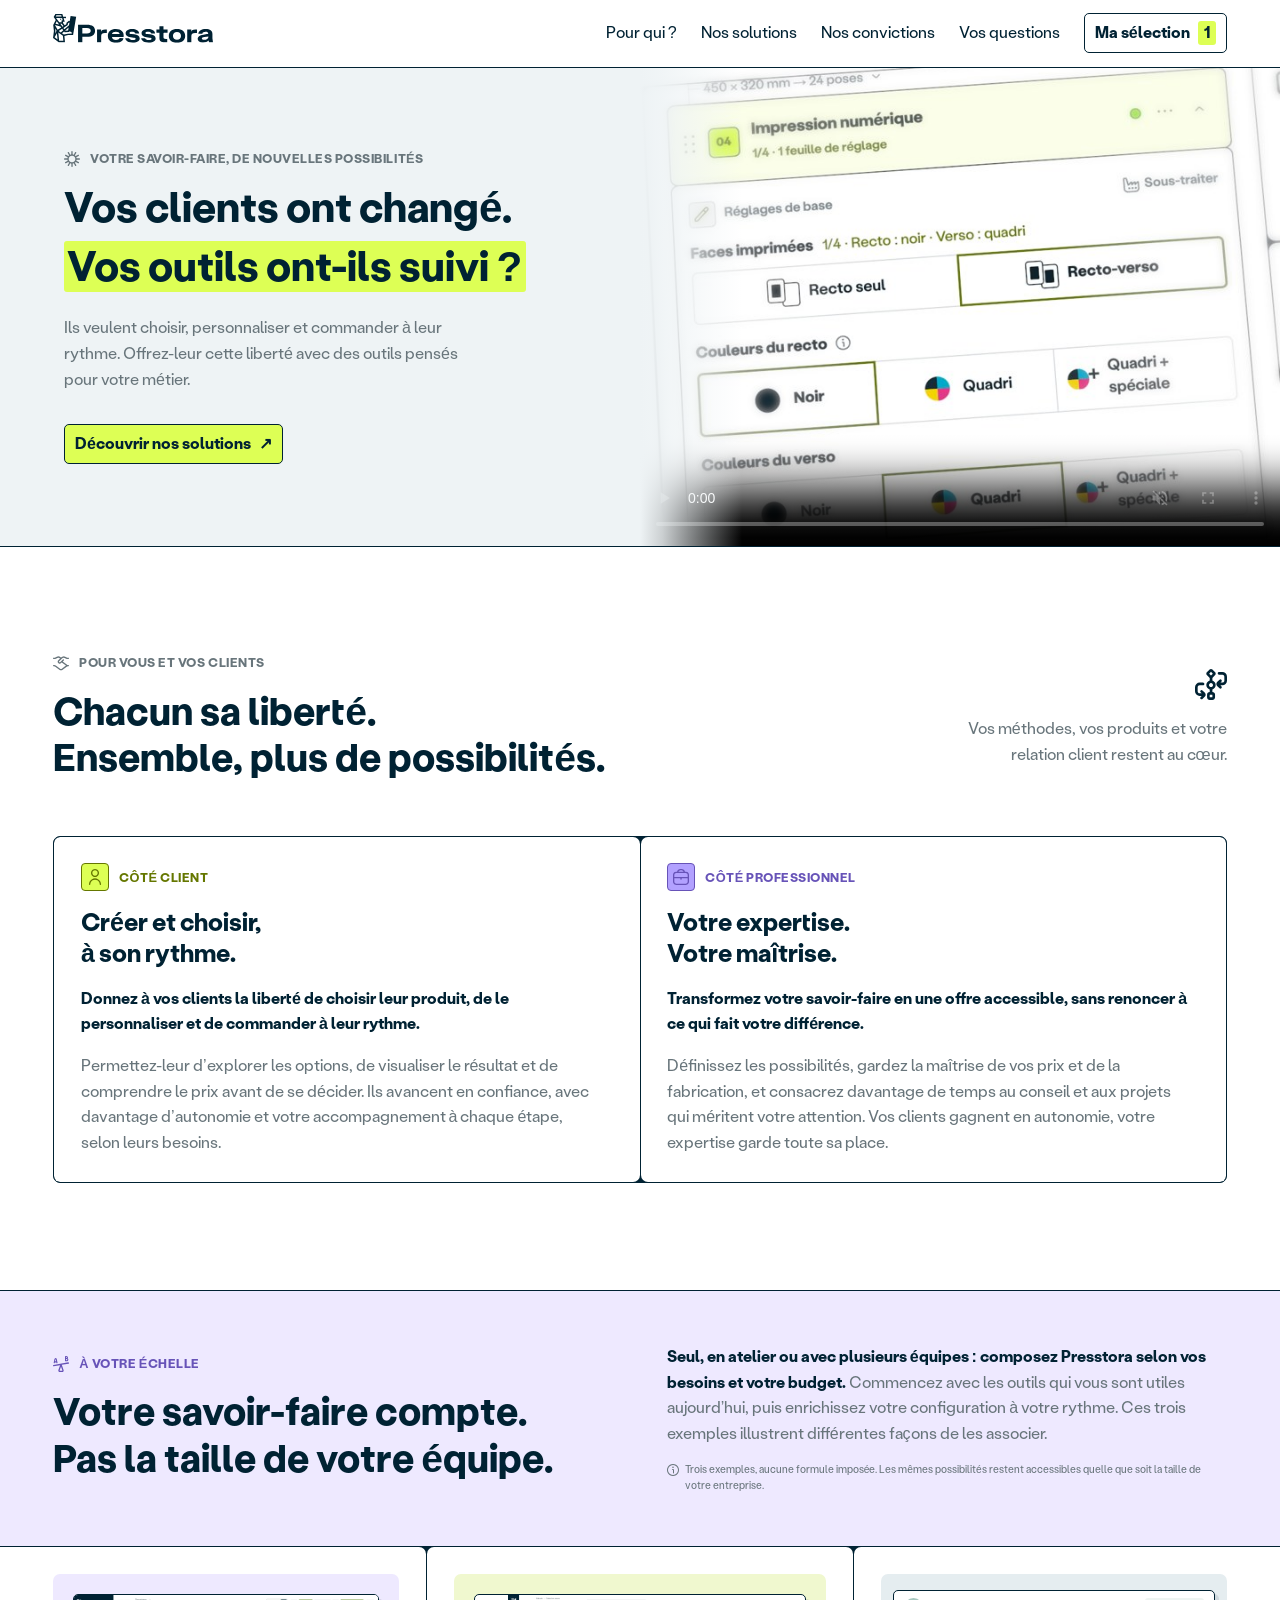
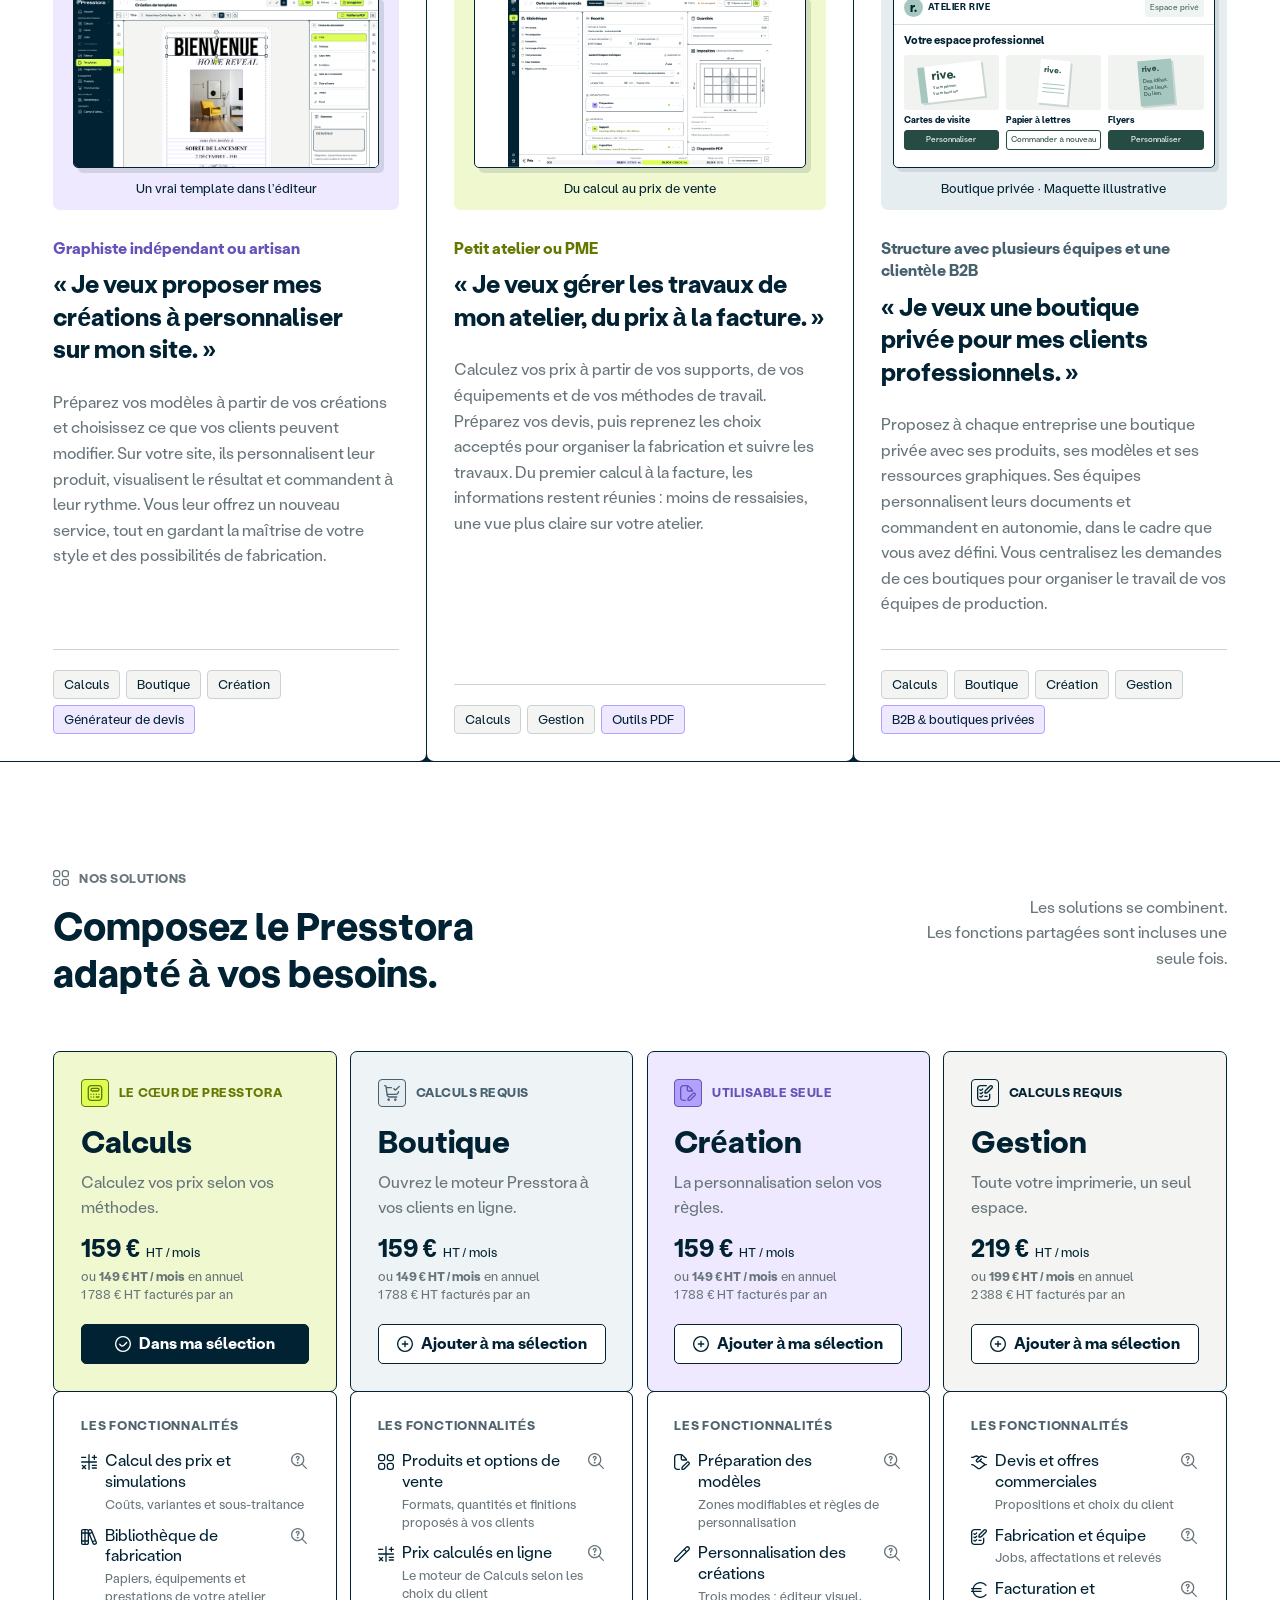
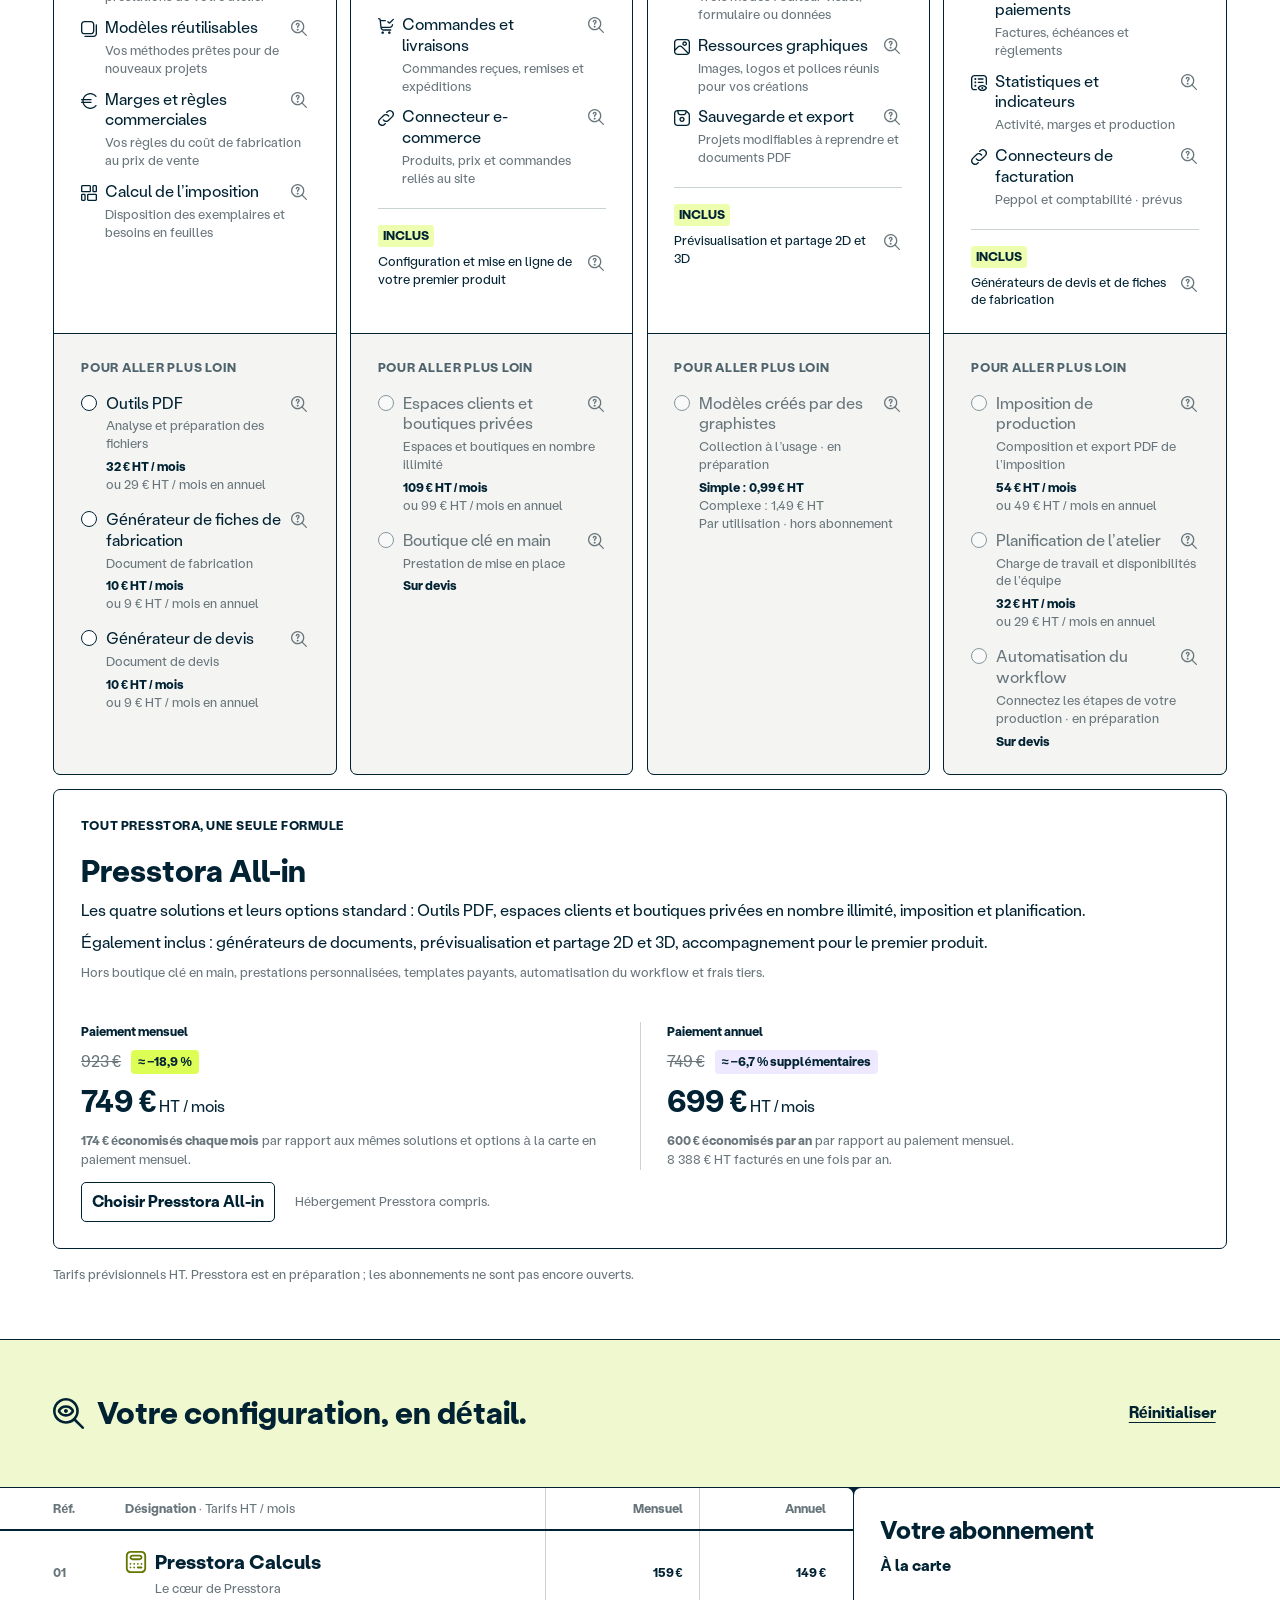
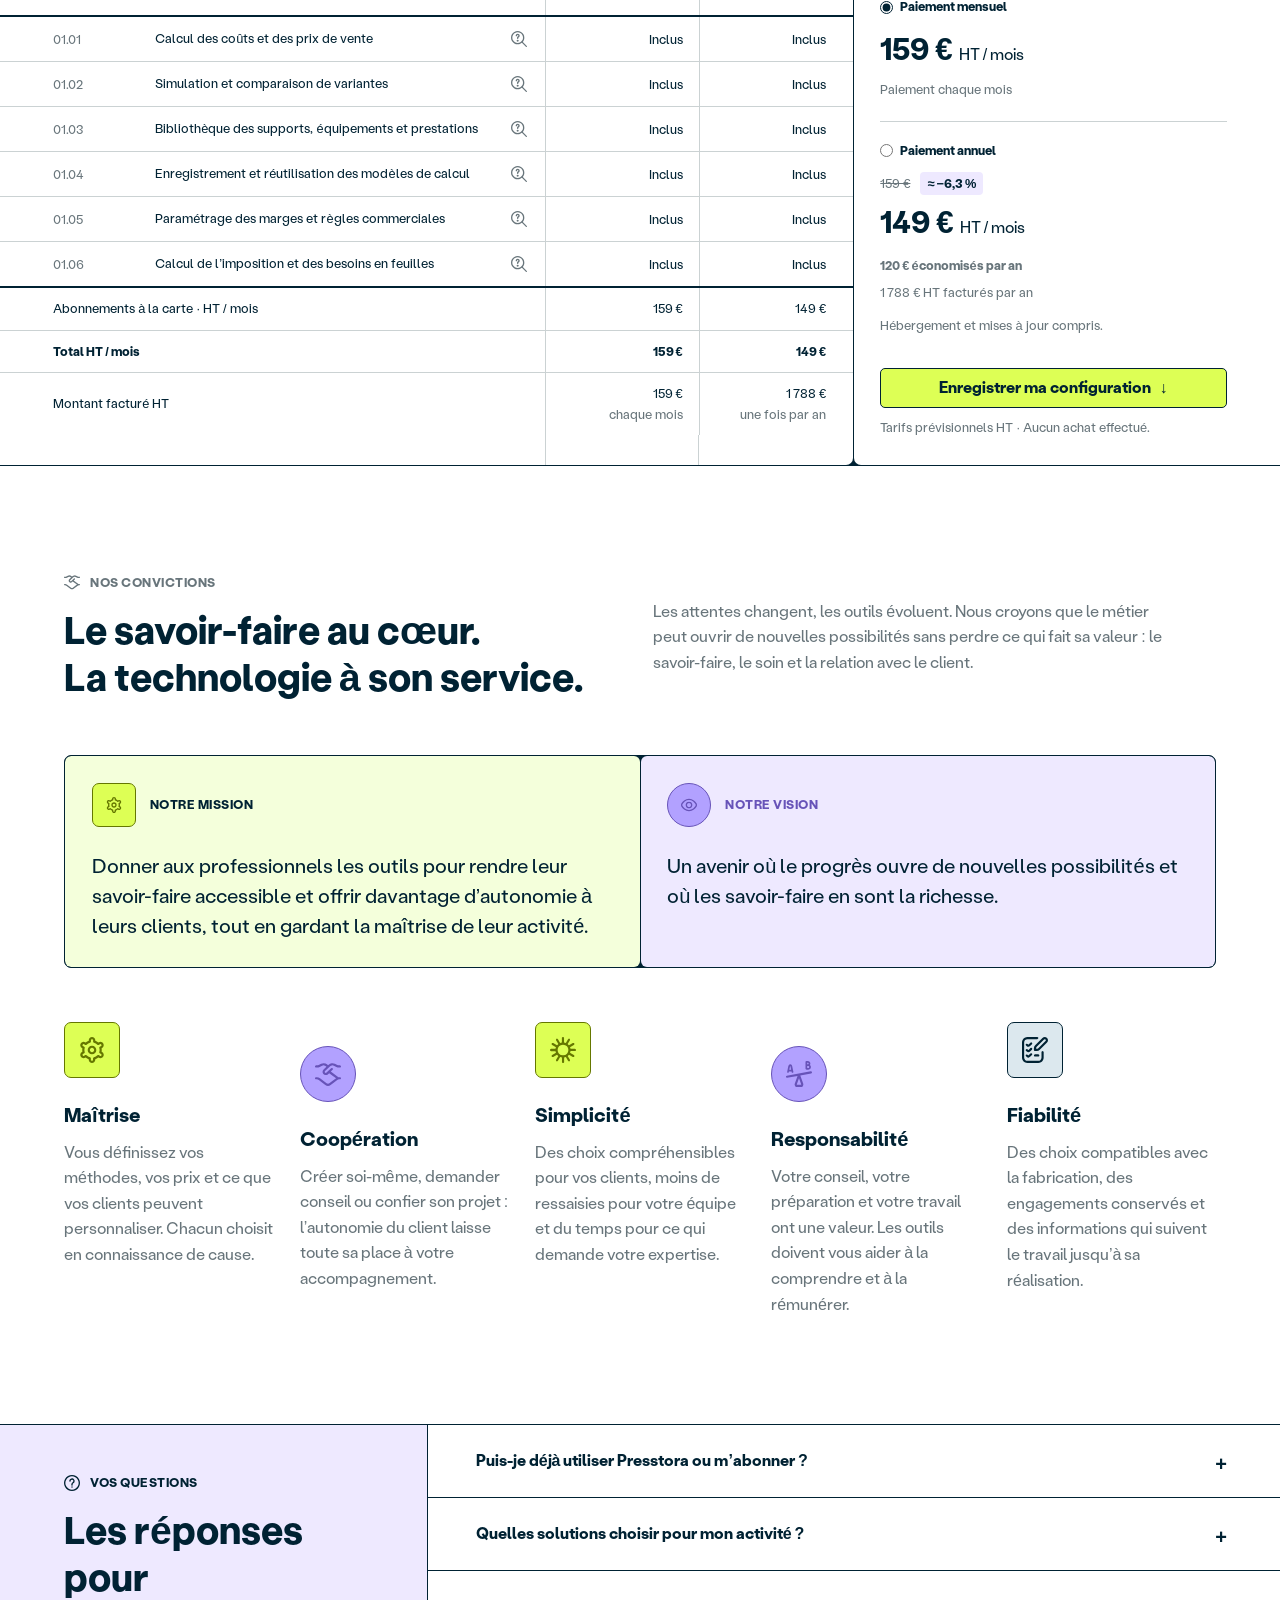
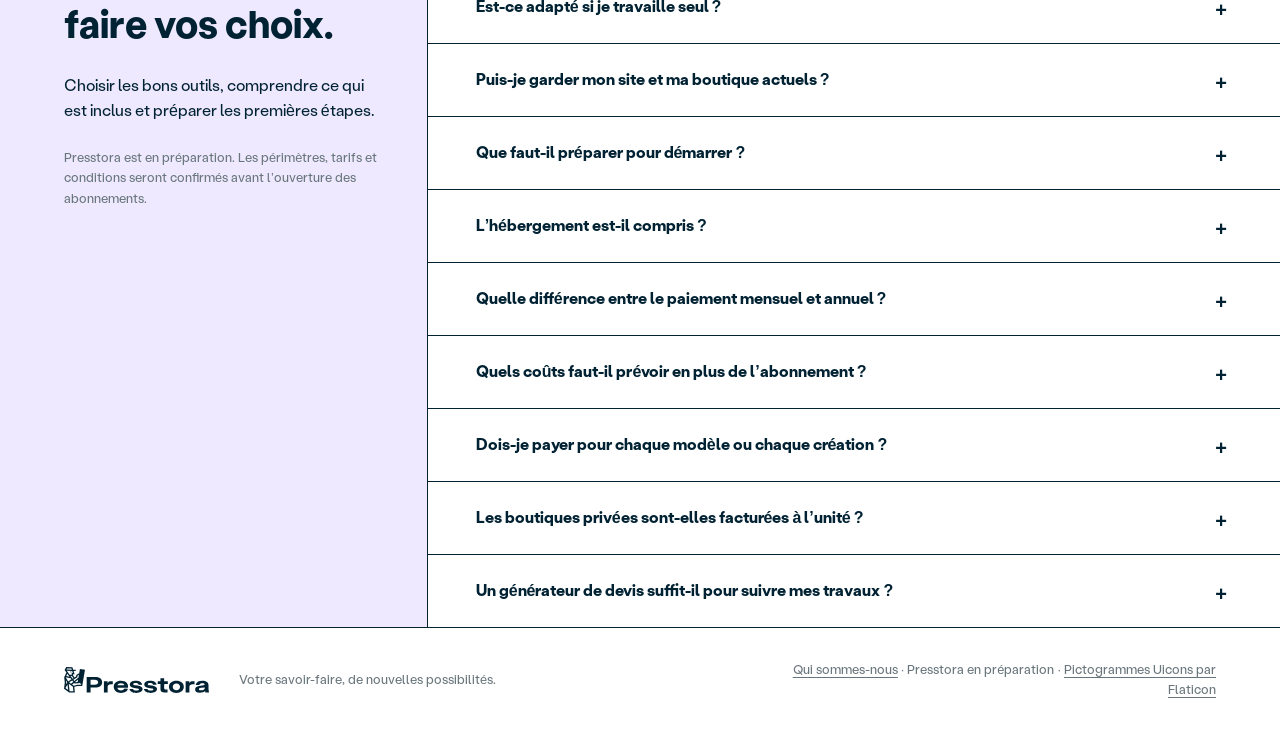
==== commit 4d0f51f7: "Keep conviction icons upright in circles and squares" ====
--- a/index.html
+++ b/index.html
@@ -1,5 +1,5 @@
 <!doctype html>
-<html lang="fr"><head><meta charset="utf-8"><meta name="robots" content="noindex,nofollow"><meta name="viewport" content="width=device-width,initial-scale=1"><title>Presstora — Vos clients ont changé. Vos outils ont-ils suivi ?</title><meta name="description" content="Calculs, vente en ligne, personnalisation et gestion : découvrez Presstora, la suite en préparation pour les professionnels de l’impression."><link rel="stylesheet" href="style.css?v=1581dd6b96e2"><link rel="stylesheet" href="typography.css?v=67e383fbbd56"><link rel="stylesheet" href="landing.css?v=1ee891d9c0d7"><link rel="stylesheet" href="header.css?v=793566ce9c1c"><link rel="stylesheet" href="buttons.css?v=0756c09e4a05"></head>
+<html lang="fr"><head><meta charset="utf-8"><meta name="robots" content="noindex,nofollow"><meta name="viewport" content="width=device-width,initial-scale=1"><title>Presstora — Vos clients ont changé. Vos outils ont-ils suivi ?</title><meta name="description" content="Calculs, vente en ligne, personnalisation et gestion : découvrez Presstora, la suite en préparation pour les professionnels de l’impression."><link rel="stylesheet" href="style.css?v=1581dd6b96e2"><link rel="stylesheet" href="typography.css?v=67e383fbbd56"><link rel="stylesheet" href="landing.css?v=3488b0ab6f3e"><link rel="stylesheet" href="header.css?v=793566ce9c1c"><link rel="stylesheet" href="buttons.css?v=0756c09e4a05"></head>
 <body class="commercial">
 <header class="nav header-column-grid"><a href="#" aria-label="Presstora accueil"><img src="assets/logo.svg" alt="Presstora" width="166" height="30"></a><nav aria-label="Navigation principale"><a href="#a-votre-echelle">Pour qui ?</a><a href="#packages">Nos solutions</a><a href="#convictions">Nos convictions</a><a href="#questions">Vos questions</a><a class="nav-cta" href="#selection">Ma sélection <span id="count">1</span></a></nav></header>
 <main>
--- a/landing.css
+++ b/landing.css
@@ -734,17 +734,16 @@
 }
 
 /* Accents graphiques des convictions : mêmes pictos et palette que l’application. */
-.commercial .conviction-purpose-symbol { display:grid; place-items:center; flex:none; width:44px; height:44px; margin-right:4px; background:var(--lime); border:1px solid #657700; border-radius:7px; color:#657700; transform:rotate(-5deg); }
+.commercial .conviction-purpose-symbol { display:grid; place-items:center; flex:none; width:44px; height:44px; margin-right:4px; background:var(--lime); border:1px solid #657700; border-radius:7px; color:#657700;  }
 .commercial .conviction-purpose-symbol svg { width:24px; height:24px; }
-.commercial .convictions-purpose article:last-child .conviction-purpose-symbol { background:var(--violet); border-color:#6753b8; border-radius:50%; color:#6753b8; transform:rotate(5deg); }
+.commercial .convictions-purpose article:last-child .conviction-purpose-symbol { background:var(--violet); border-color:#6753b8; border-radius:50%; color:#6753b8;  }
 .commercial .convictions-purpose .landing-label { margin-bottom:24px; }
 .commercial .convictions-values article { --value-accent:var(--lime); --value-ink:#657700; border-top:0; padding-top:0; }
 .commercial .convictions-values article:nth-child(even) { --value-accent:var(--violet); --value-ink:#6753b8; }
 .commercial .convictions-values article:last-child { --value-accent:#dce8ee; --value-ink:var(--navy); }
-.commercial .conviction-symbol { display:grid; place-items:center; width:56px; height:56px; margin-bottom:24px; border:1px solid var(--value-ink); border-radius:14px 14px 14px 3px; background:var(--value-accent); color:var(--value-ink); transform:rotate(-5deg); }
+.commercial .conviction-symbol { display:grid; place-items:center; width:56px; height:56px; margin-bottom:24px; border:1px solid var(--value-ink); border-radius:7px; background:var(--value-accent); color:var(--value-ink);  }
 .commercial .conviction-symbol svg { display:block; width:26px; height:26px; }
-.commercial .convictions-values article:nth-child(even) .conviction-symbol { border-radius:50%; transform:rotate(5deg); }
-.commercial .convictions-values article:nth-child(3) .conviction-symbol { border-radius:50% 50% 7px 7px; }
+.commercial .convictions-values article:nth-child(even) .conviction-symbol { border-radius:50%;  }
 @media(min-width:1101px) {
  .commercial .convictions-values article:nth-child(even) { padding-top:24px; }
 }
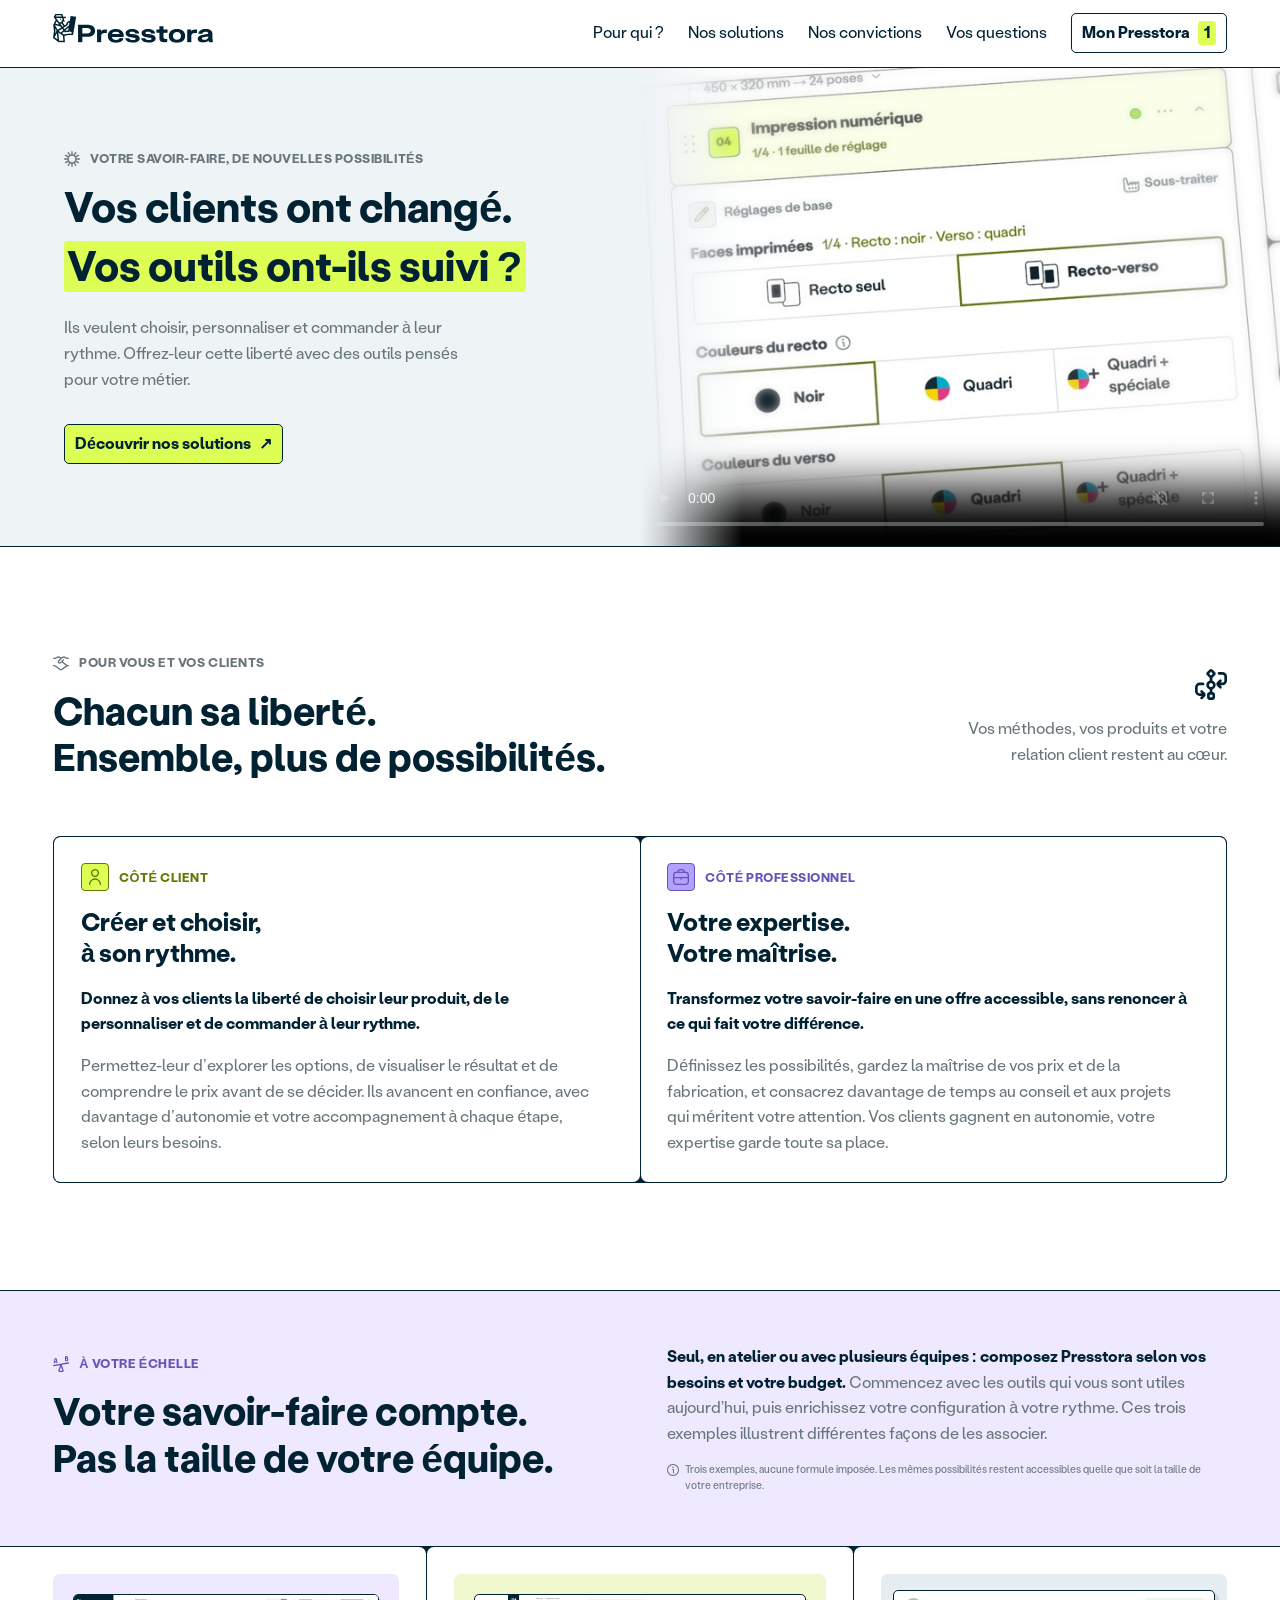
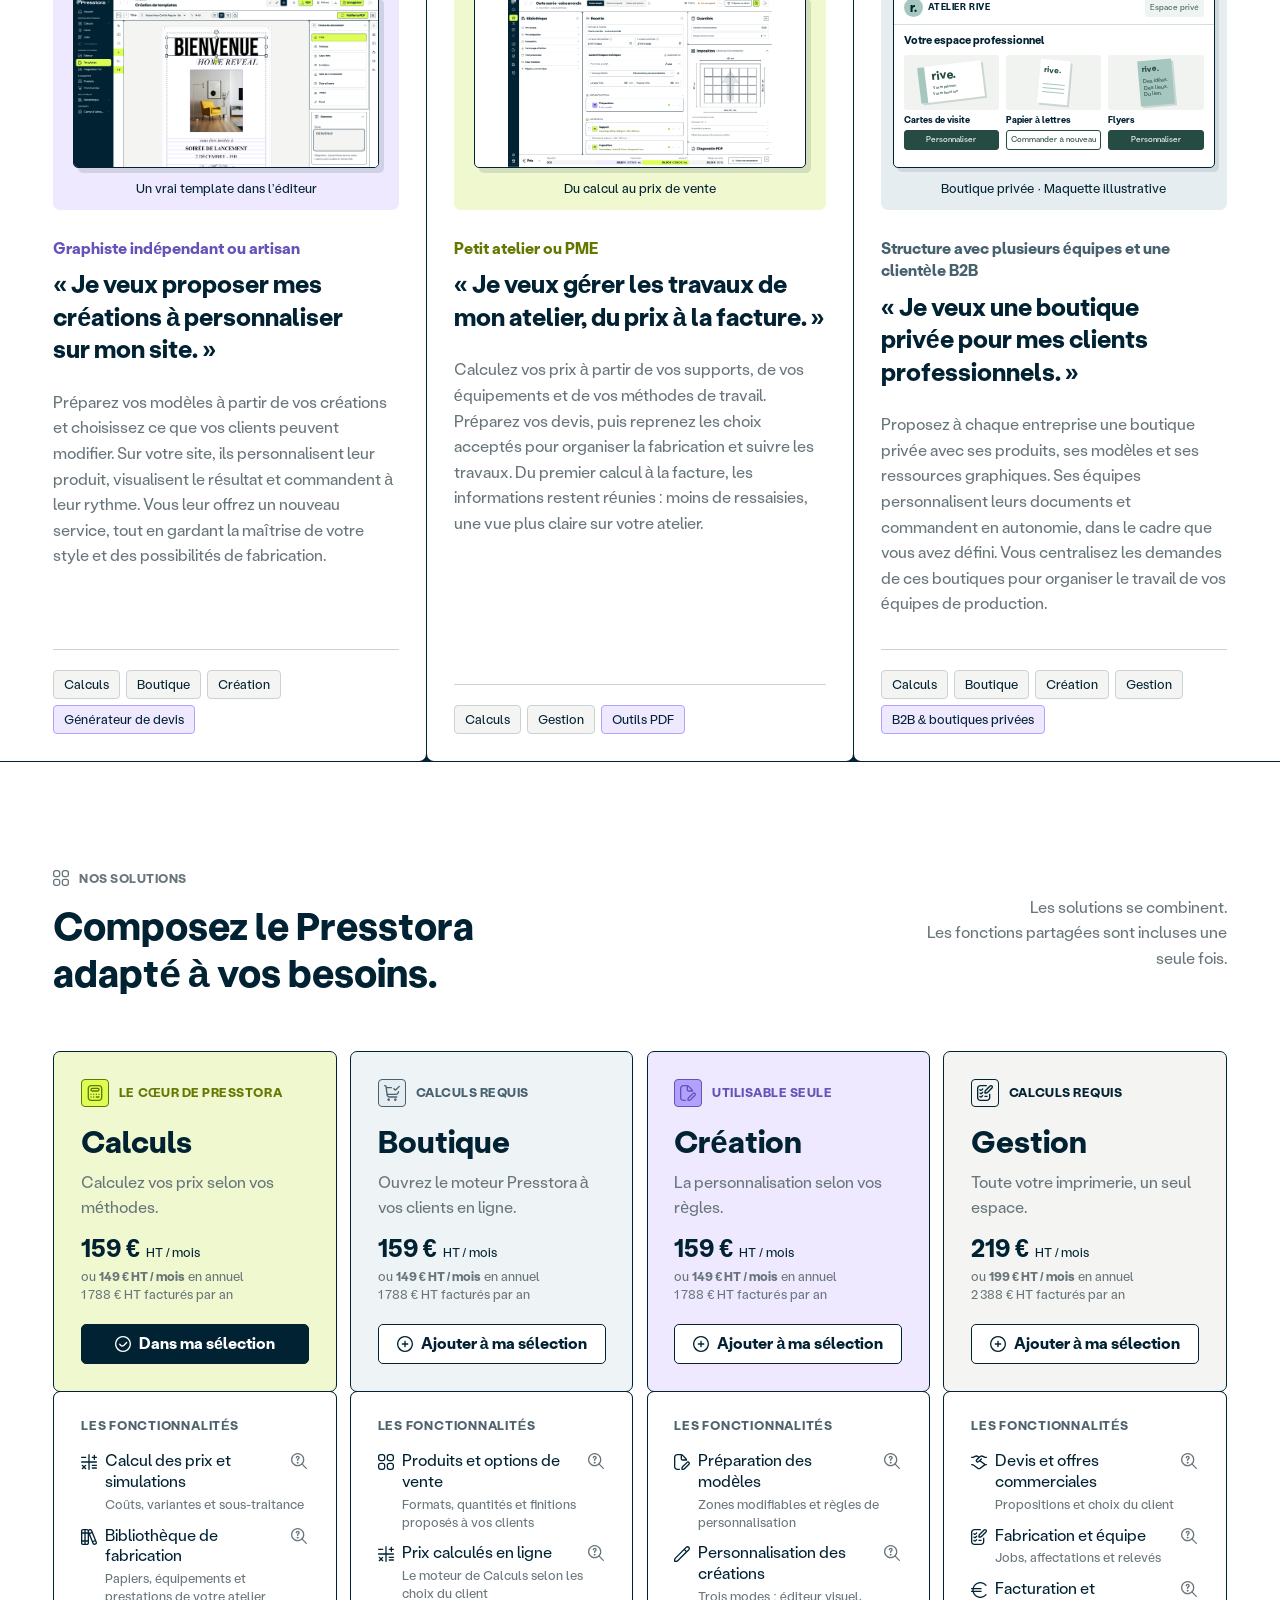
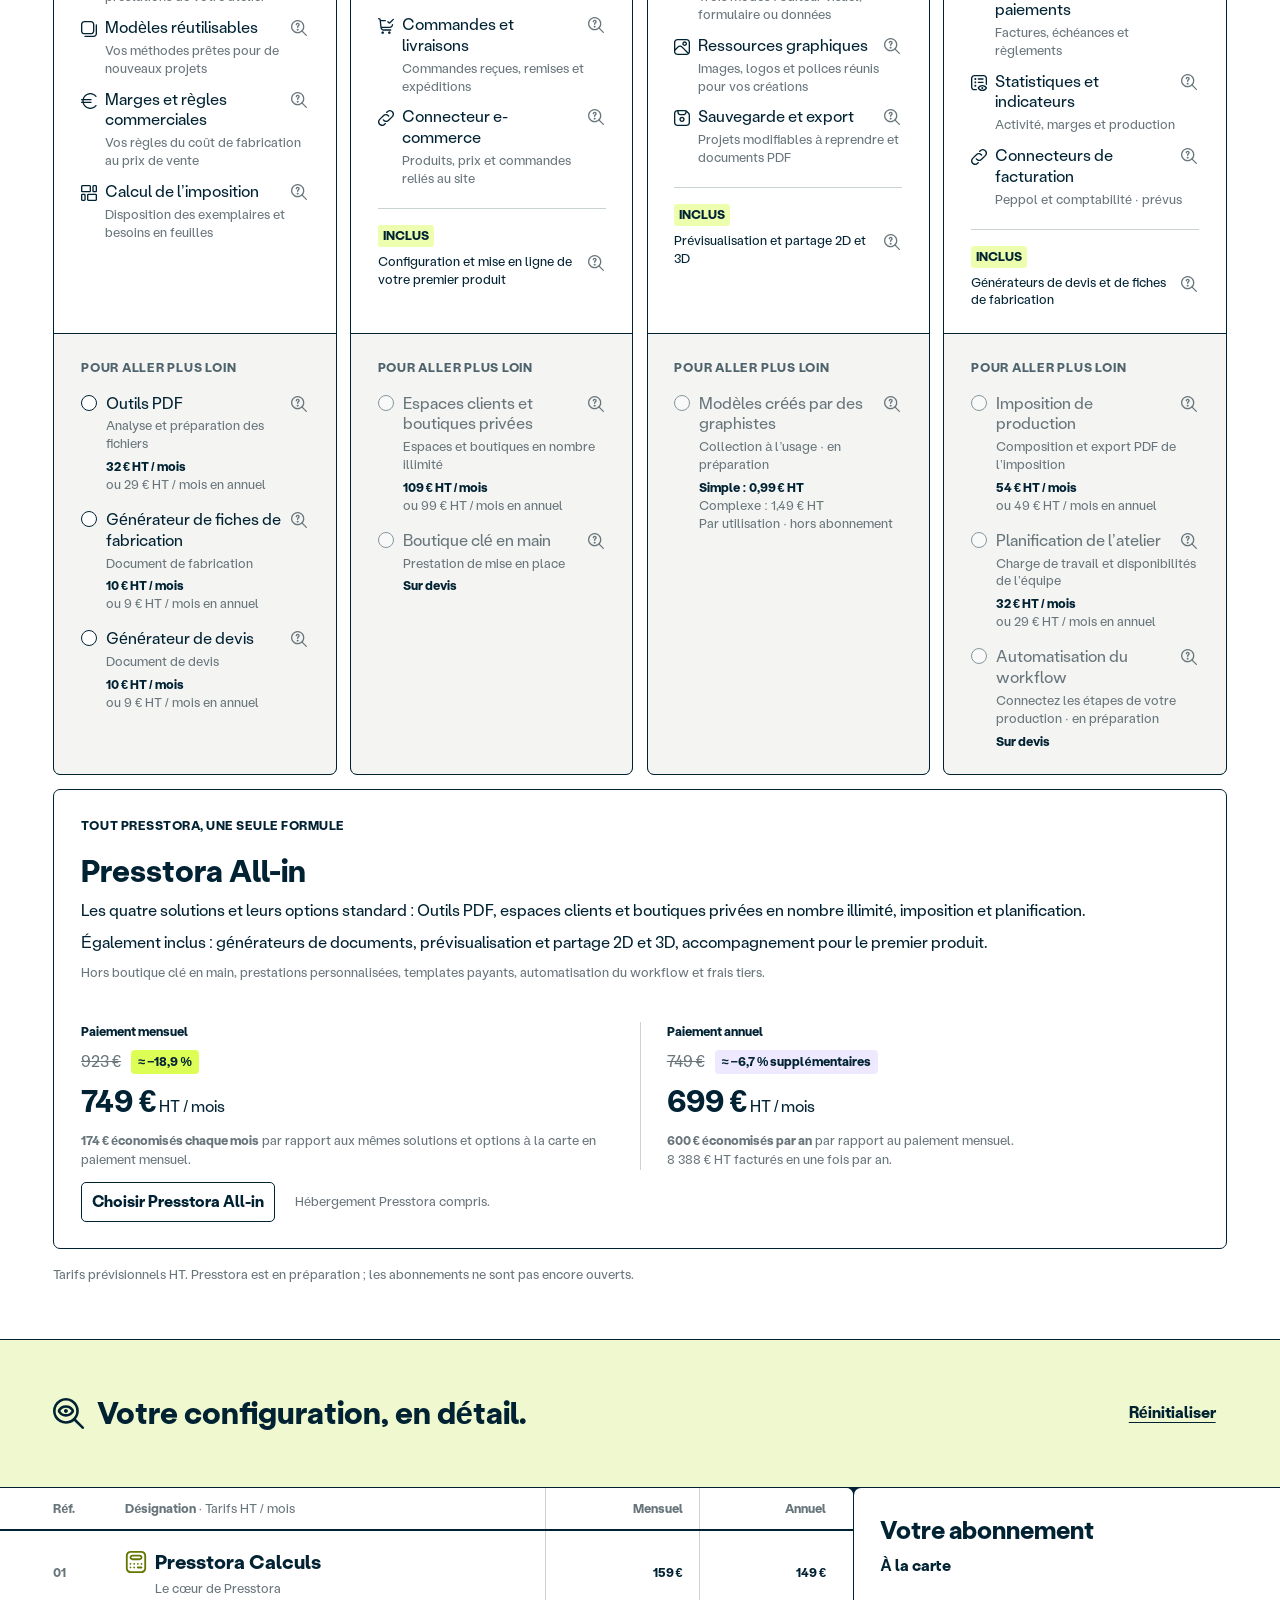
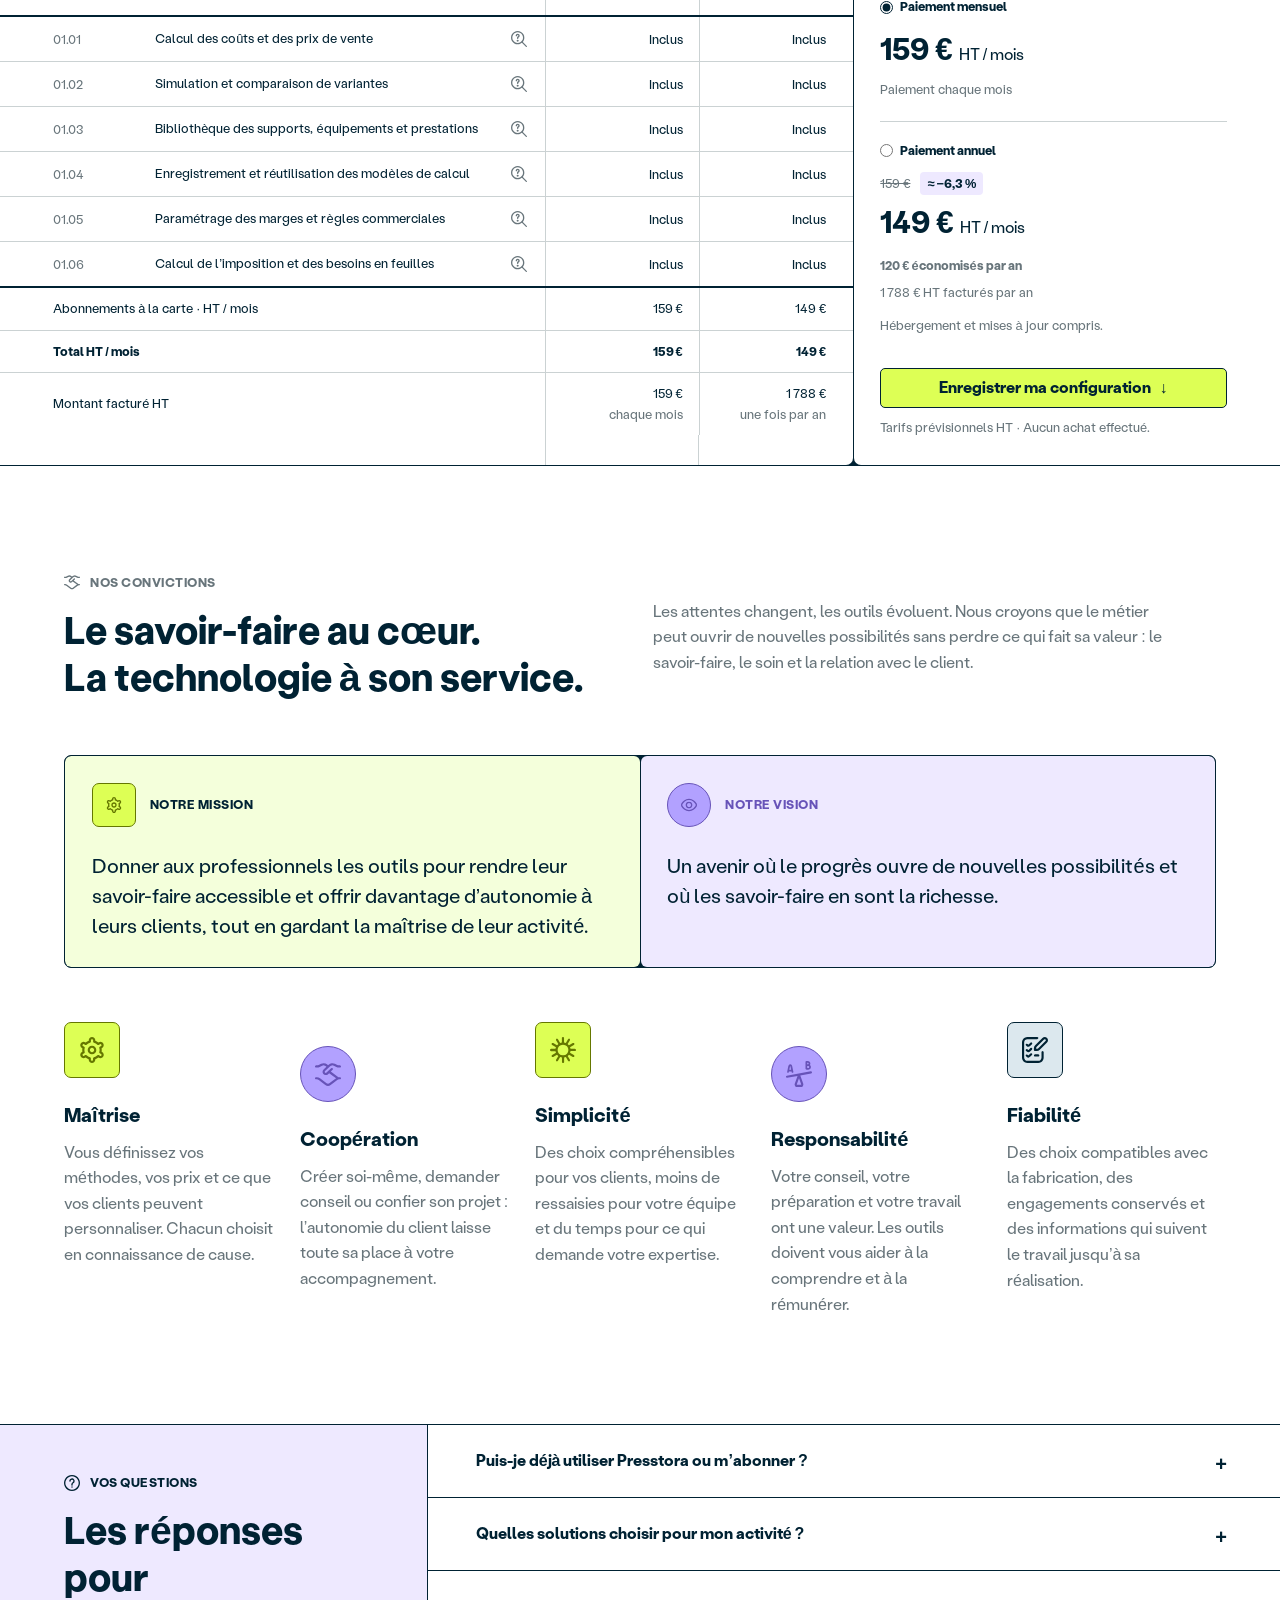
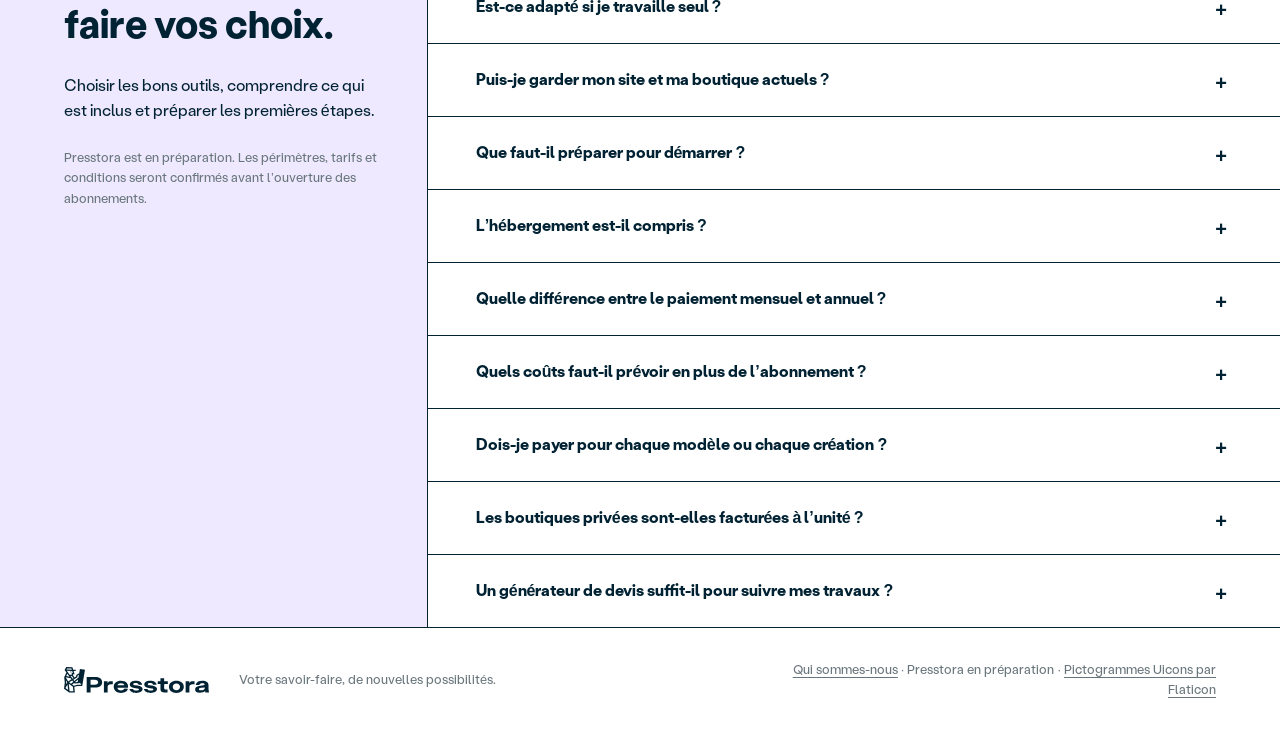
==== commit 3e8d1d34: "Rename navigation selection to Mon Presstora" ====
--- a/index.html
+++ b/index.html
@@ -1,7 +1,7 @@
 <!doctype html>
 <html lang="fr"><head><meta charset="utf-8"><meta name="robots" content="noindex,nofollow"><meta name="viewport" content="width=device-width,initial-scale=1"><title>Presstora — Vos clients ont changé. Vos outils ont-ils suivi ?</title><meta name="description" content="Calculs, vente en ligne, personnalisation et gestion : découvrez Presstora, la suite en préparation pour les professionnels de l’impression."><link rel="stylesheet" href="style.css?v=1581dd6b96e2"><link rel="stylesheet" href="typography.css?v=67e383fbbd56"><link rel="stylesheet" href="landing.css?v=3488b0ab6f3e"><link rel="stylesheet" href="header.css?v=793566ce9c1c"><link rel="stylesheet" href="buttons.css?v=0756c09e4a05"></head>
 <body class="commercial">
-<header class="nav header-column-grid"><a href="#" aria-label="Presstora accueil"><img src="assets/logo.svg" alt="Presstora" width="166" height="30"></a><nav aria-label="Navigation principale"><a href="#a-votre-echelle">Pour qui ?</a><a href="#packages">Nos solutions</a><a href="#convictions">Nos convictions</a><a href="#questions">Vos questions</a><a class="nav-cta" href="#selection">Ma sélection <span id="count">1</span></a></nav></header>
+<header class="nav header-column-grid"><a href="#" aria-label="Presstora accueil"><img src="assets/logo.svg" alt="Presstora" width="166" height="30"></a><nav aria-label="Navigation principale"><a href="#a-votre-echelle">Pour qui ?</a><a href="#packages">Nos solutions</a><a href="#convictions">Nos convictions</a><a href="#questions">Vos questions</a><a class="nav-cta" href="#selection">Mon Presstora <span id="count">1</span></a></nav></header>
 <main>
 <section class="landing-hero">
 <div class="landing-hero-copy"><div class="landing-label"><svg class="eyebrow-icon" width="16" height="16" viewBox="0 0 300 300" data-uicon="sun" aria-hidden="true" focusable="false"><g transform="translate(0 300) scale(1 -1)" fill="currentColor" stroke="none"><path d="M288 163H237Q235 173 231 183L275 208Q282 212 282.0 219.0Q282 226 275.5 230.0Q269 234 263 230L219 204Q212 212 204 219L230 263Q232 267 230.5 272.0Q229 277 225.0 279.5Q221 282 216.0 281.0Q211 280 208 275L183 231Q173 235 162 237V288Q162 293 158.5 296.5Q155 300 150.0 300.0Q145 300 141.0 296.5Q137 293 137 288V237Q127 235 117 231L92 275Q89 280 84.0 281.0Q79 282 75.0 279.5Q71 277 69.5 272.0Q68 267 70 263L96 219Q88 212 81 204L37 230Q31 234 24.5 230.0Q18 226 18.0 219.0Q18 212 25 208L69 183Q65 173 63 163H13Q7 163 3.5 159.0Q0 155 0.0 150.0Q0 145 3.5 141.0Q7 137 12 137H64Q65 127 69 117L25 92Q18 88 18.0 81.0Q18 74 24.5 70.0Q31 66 37 70L81 96Q88 88 96 81L70 37Q68 33 69.5 28.0Q71 23 75.0 20.5Q79 18 84.0 19.0Q89 20 92 25L117 69Q127 65 138 63V13Q138 7 141.5 3.5Q145 0 150.0 0.0Q155 0 159.0 3.5Q163 7 163 12V64Q173 65 183 69L208 25Q211 20 216.0 19.0Q221 18 225.0 20.5Q229 23 230.5 28.0Q232 33 230 37L204 81Q212 88 219 96L263 70Q269 66 275.5 70.0Q282 74 282.0 81.0Q282 88 275 92L231 117Q235 127 237 138H288Q293 138 296.5 141.5Q300 145 300.0 150.0Q300 155 296.5 159.0Q293 163 288 163ZM150 88Q121 88 104 108Q88 125 88.0 150.0Q88 175 104 192Q121 212 150.0 212.0Q179 212 196 192Q212 175 212.0 150.0Q212 125 196 108Q179 88 150 88Z"/></g></svg><span>Votre savoir-faire, de nouvelles possibilités</span></div><h1><span>Vos clients ont changé.</span><span><mark>Vos outils ont-ils suivi&nbsp;?</mark></span></h1><p>Ils veulent choisir, personnaliser et commander à leur rythme. Offrez-leur cette liberté avec des outils pensés pour votre métier.</p><a class="landing-action" href="#packages">Découvrir nos solutions <span aria-hidden="true">↗</span></a></div>
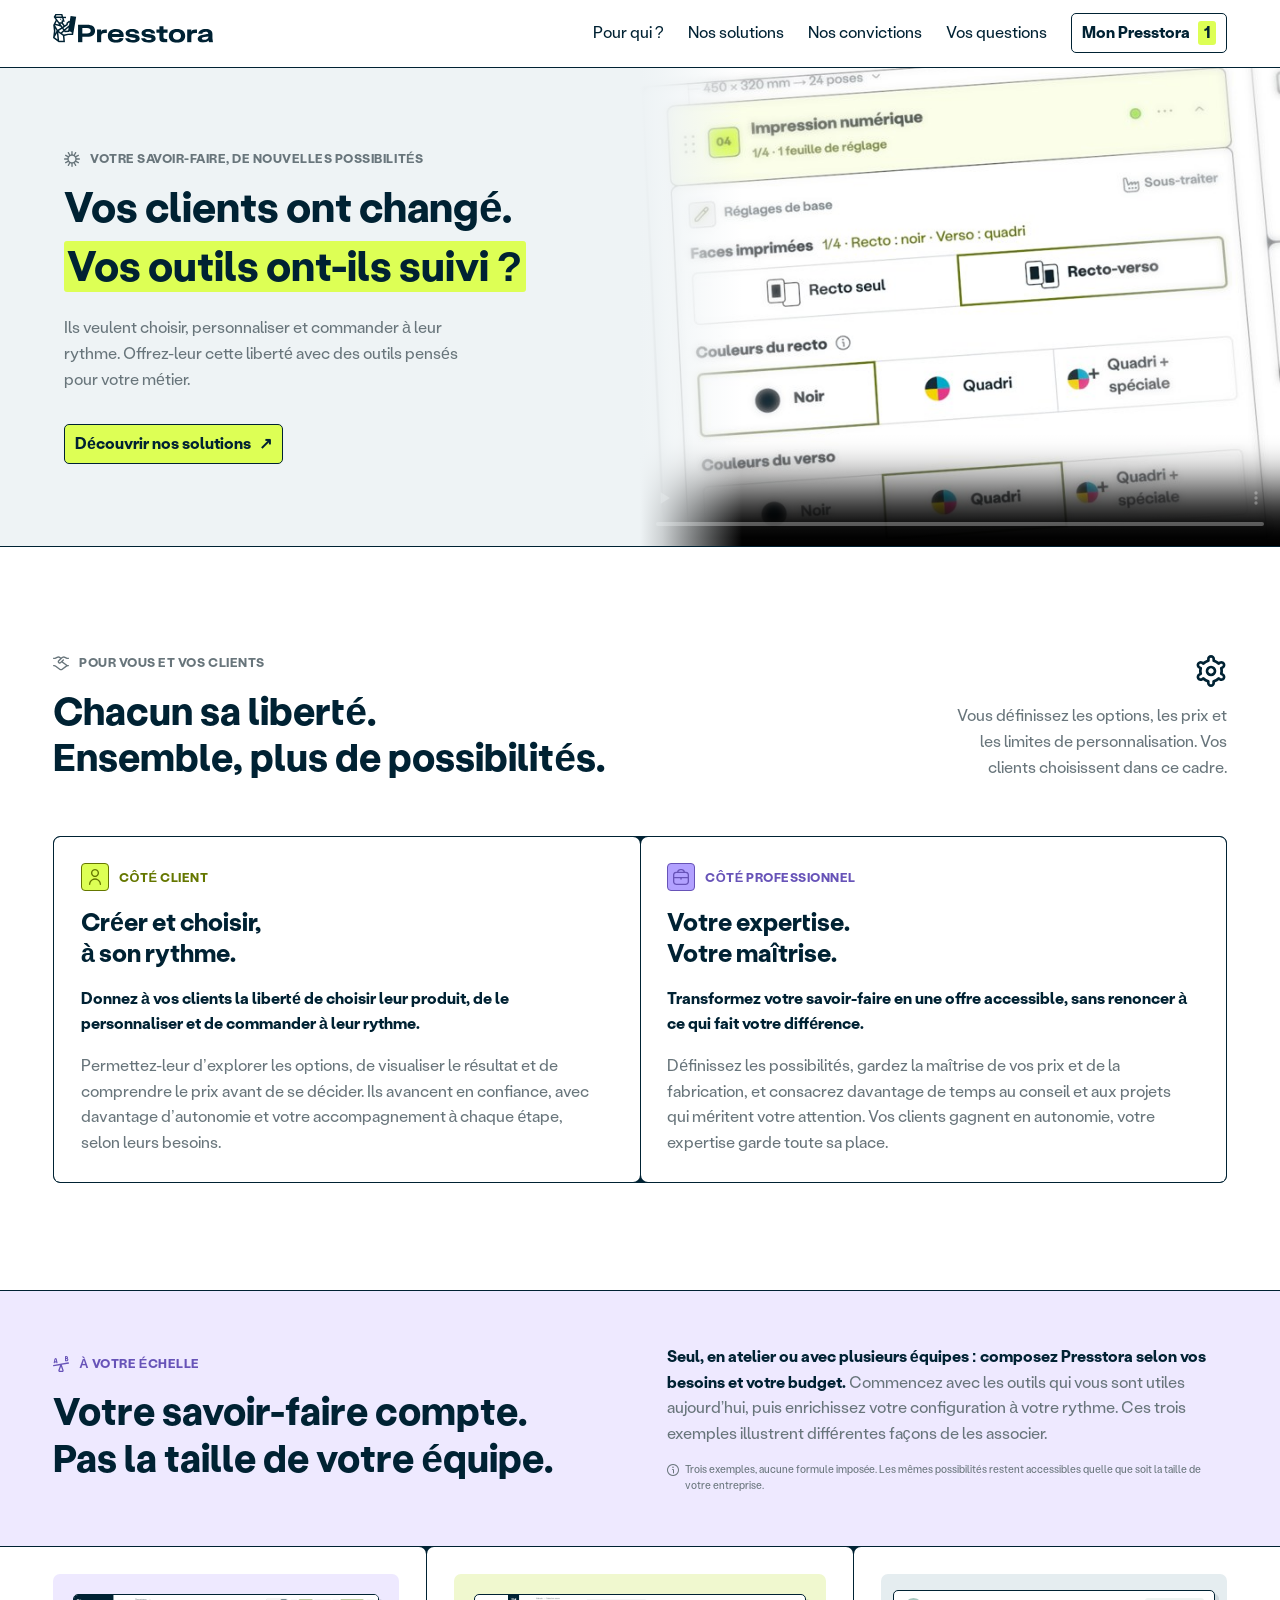
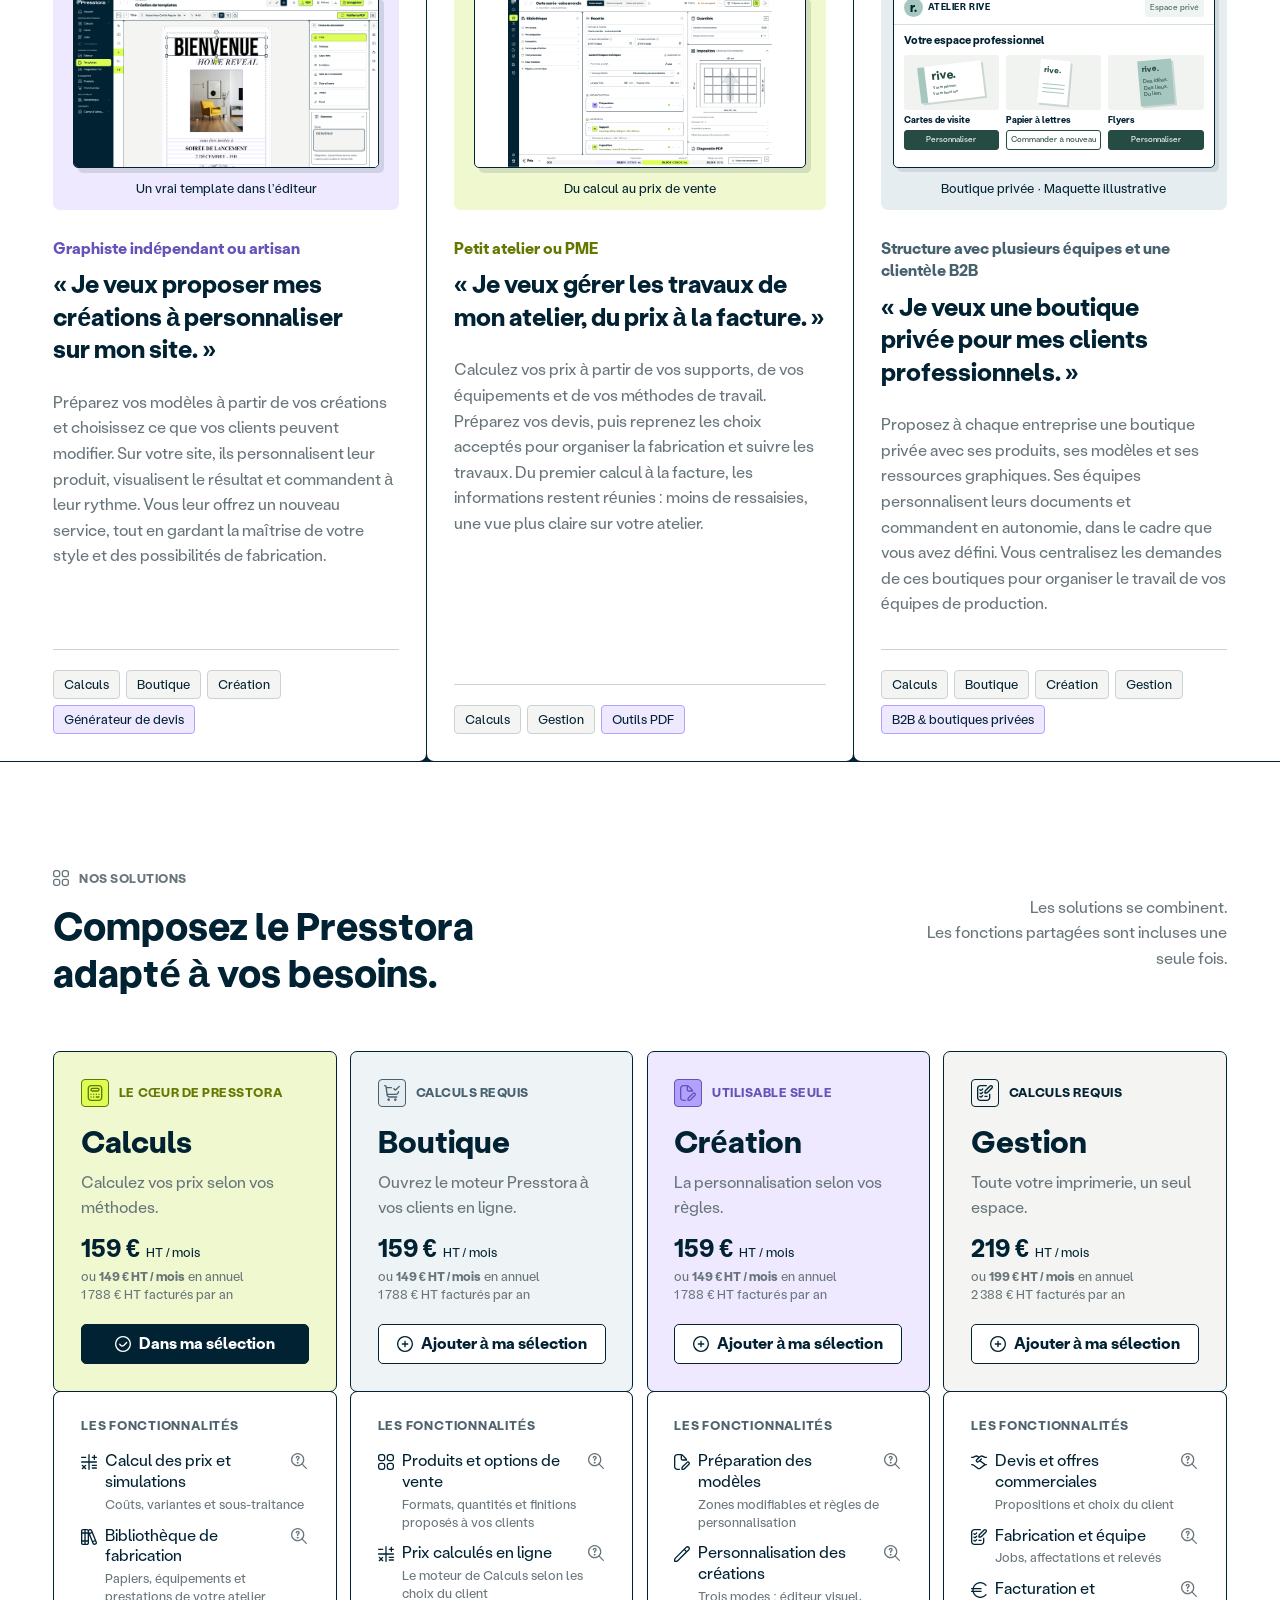
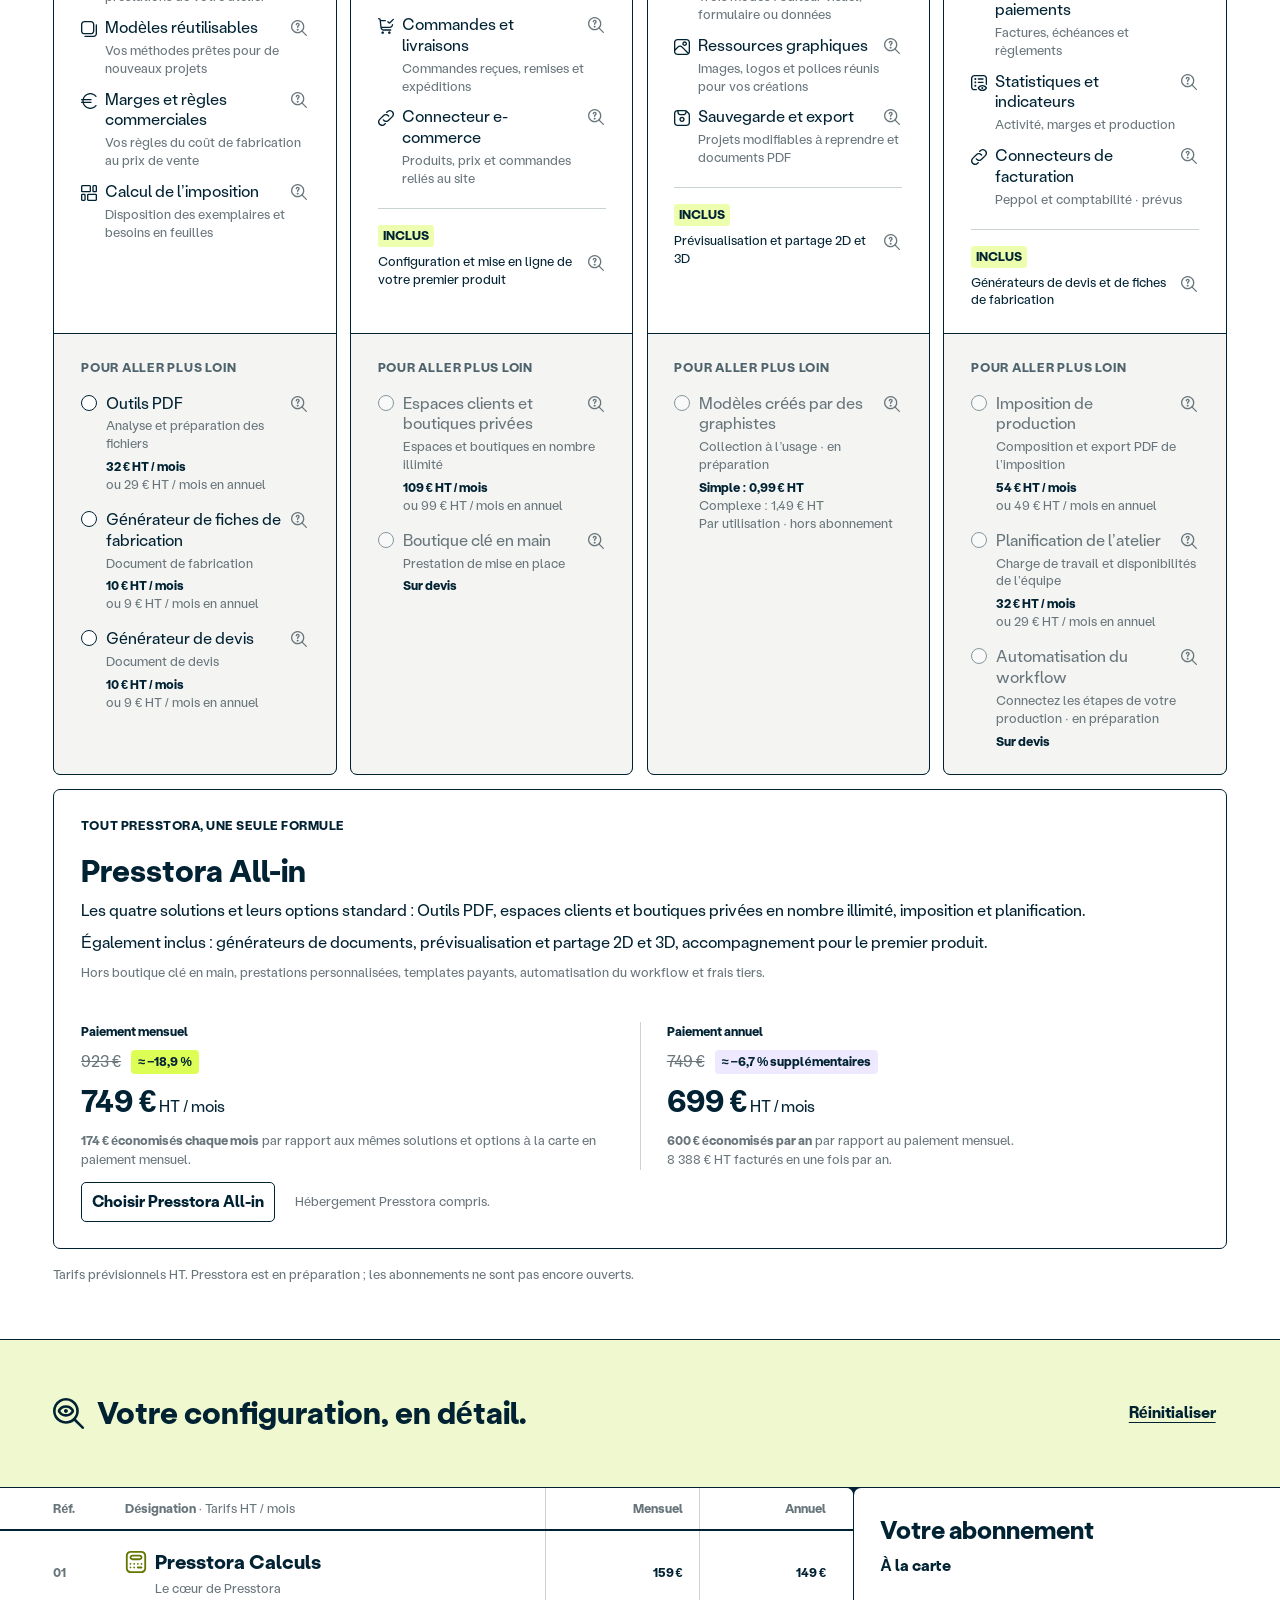
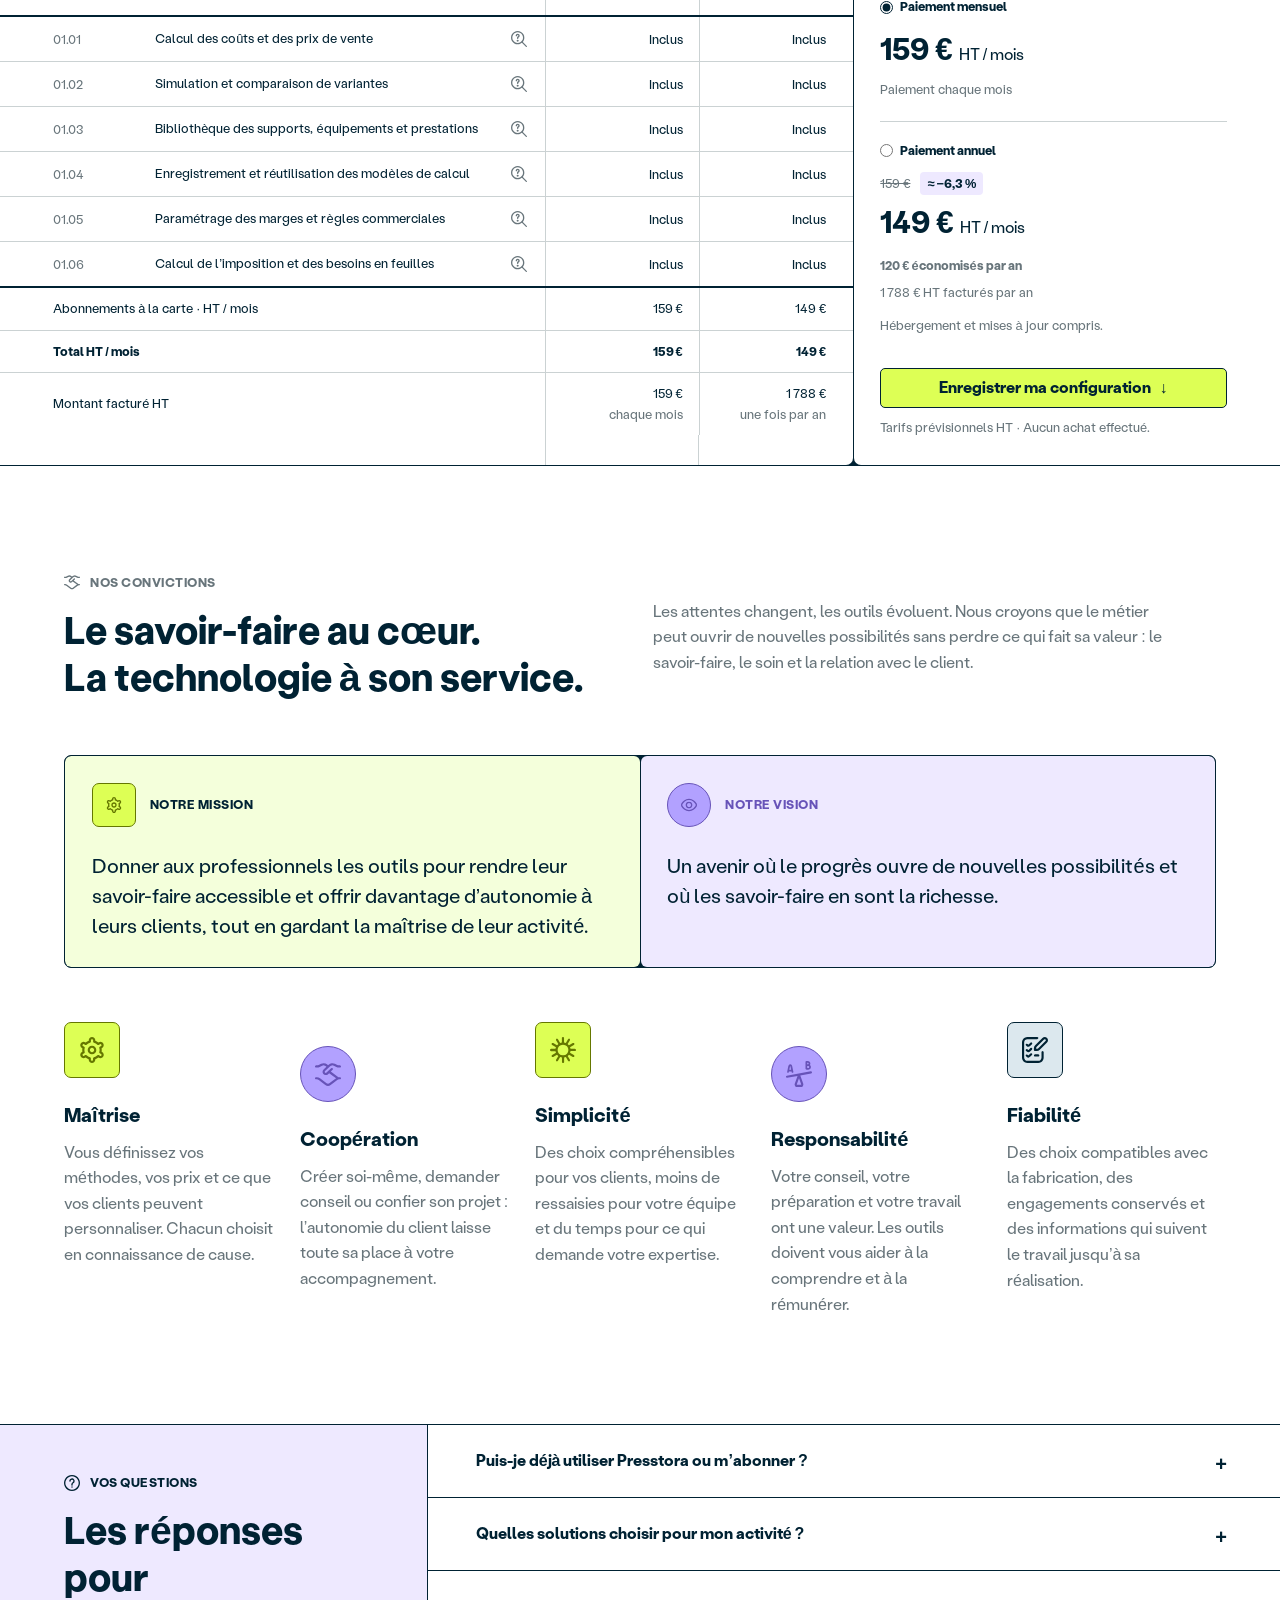
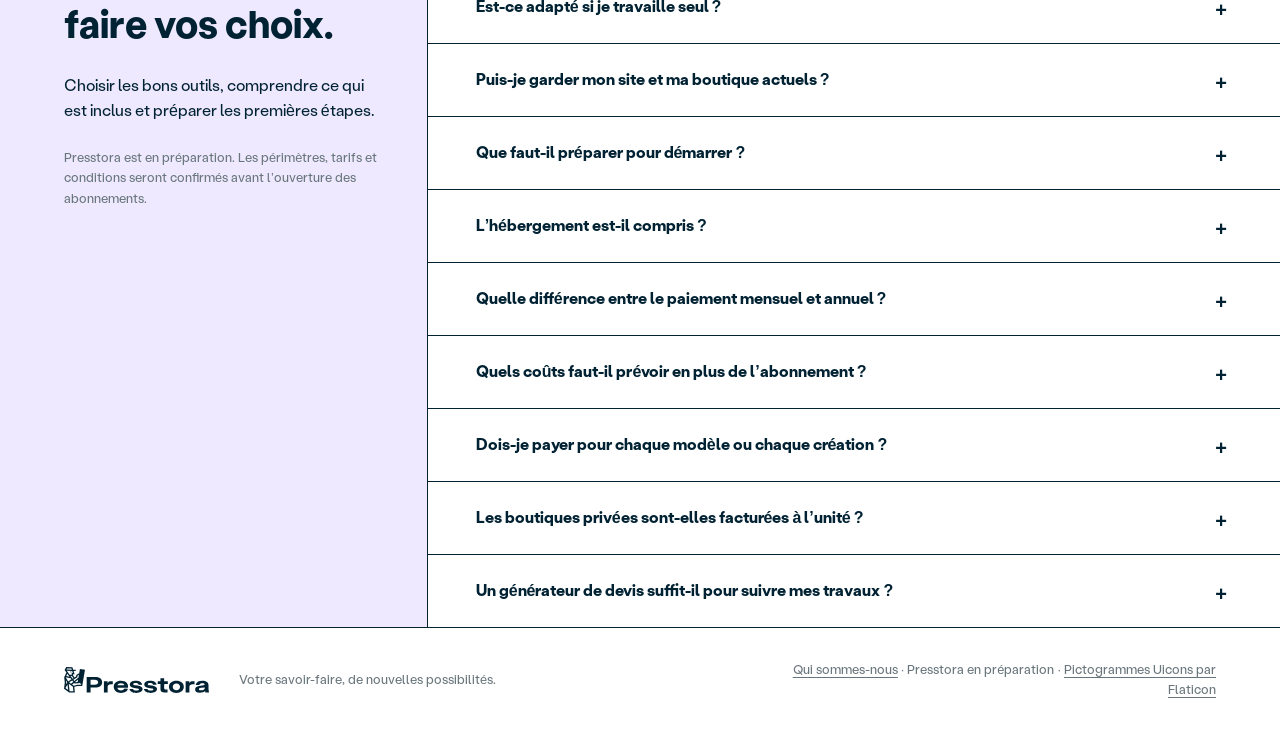
==== commit 5240e7f7: "Clarify professional control in client benefits note" ====
--- a/index.html
+++ b/index.html
@@ -12,7 +12,7 @@
 </div>
 </section>
 <section id="origine" aria-labelledby="solution-title">
-<div class="landing-section-head"><div><div class="landing-label"><svg class="eyebrow-icon" width="16" height="16" viewBox="0 0 300 300" data-uicon="handshake" aria-hidden="true" focusable="false"><g transform="translate(0 300) scale(1 -1)" fill="currentColor" stroke="none"><path d="M288 113H279Q274 113 270 112L182 178L203 198Q207 202 207.0 207.0Q207 212 203.5 215.5Q200 219 194.5 219.5Q189 220 186 216L133 166Q129 162 123.5 162.5Q118 163 115.0 167.0Q112 171 112.5 176.0Q113 181 116 185L175 240Q184 248 195.5 249.5Q207 251 217 246L246 232Q260 225 274 225H287Q293 225 296.5 228.5Q300 232 300.0 237.5Q300 243 296.5 246.5Q293 250 287 250H274Q265 250 258 254L229 268Q211 277 191.5 274.0Q172 271 158 258L150 251L142 259Q124 275 99 275Q85 275 71 268L42 254Q35 250 26 250H13Q7 250 3.5 246.5Q0 243 0.0 237.5Q0 232 3.5 228.5Q7 225 13 225H26Q40 225 54 232L83 246Q92 251 104.0 249.5Q116 248 125 240L132 234L99 202Q89 192 87.5 178.0Q86 164 94 153Q99 146 107.5 142.0Q116 138 125 138Q140 138 151 148L163 160L243 101L165 43Q159 37 150.0 37.5Q141 38 134 43L58 100Q42 113 21 113H12Q7 113 3.5 109.0Q0 105 0.0 100.0Q0 95 3.5 91.5Q7 88 12 88H21Q33 88 43 80L119 23Q133 12 150.0 12.0Q167 12 181 23L257 80Q267 88 279 88H288Q293 88 296.5 91.5Q300 95 300.0 100.0Q300 105 296.5 109.0Q293 113 288 113Z"/></g></svg>Pour vous et vos clients</div><h2 id="solution-title">Chacun sa liberté.<br>Ensemble, plus de possibilités.</h2></div><div class="landing-section-note"><svg class="section-note-icon" width="32" height="32" viewBox="0 0 300 300" data-uicon="workflow" aria-hidden="true" focusable="false"><g transform="translate(0 300) scale(1 -1)" fill="currentColor" stroke="none"><path d="M189 234Q194 239 194.0 247.0Q194 255 189 260L163 286Q158 291 150.0 291.0Q142 291 137 286L111 260Q106 255 106.0 247.0Q106 239 111 234L138 207V183Q124 178 115.0 166.5Q106 155 106.0 140.5Q106 126 115.0 114.5Q124 103 138 99V75Q127 75 120.0 67.5Q113 60 113 50V25Q113 15 120.0 7.5Q127 0 138 0H163Q173 0 180.5 7.5Q188 15 188 25V50Q188 60 180.5 67.5Q173 75 163 75V99Q176 103 185.0 114.5Q194 126 194.0 140.5Q194 155 185.0 166.5Q176 178 163 183V207ZM163 25H138V50H163ZM133 247 150 264 167 247 150 230ZM169 141Q169 133 163.5 127.5Q158 122 150.0 122.0Q142 122 136.5 127.5Q131 133 131.0 140.5Q131 148 136.5 153.5Q142 159 150.0 159.0Q158 159 163.5 153.5Q169 148 169 141ZM300 219V181Q300 163 287.0 150.5Q274 138 256 138H238L247 128Q251 124 251.0 119.0Q251 114 247.5 110.0Q244 106 238.5 106.0Q233 106 230 110L207 132Q200 140 200.0 150.0Q200 160 207 168L230 190Q233 194 238.5 194.0Q244 194 247.5 190.0Q251 186 251.0 181.0Q251 176 247 172L238 163H256Q264 163 269.5 168.0Q275 173 275 181V219Q275 227 269.5 232.5Q264 238 256 237H225Q220 237 216.5 241.0Q213 245 213.0 250.0Q213 255 216.5 259.0Q220 263 225 263H256Q274 263 287.0 250.0Q300 237 300 219ZM93 68Q100 60 100.0 50.0Q100 40 93 32L70 10Q67 6 61.5 6.0Q56 6 52.5 10.0Q49 14 49.0 19.0Q49 24 53 28L63 38H44Q26 38 13.0 50.5Q0 63 0 81V119Q0 137 13.0 150.0Q26 163 44 163H75Q80 163 84.0 159.0Q88 155 88.0 150.0Q88 145 84.0 141.5Q80 138 75 138H44Q36 138 30.5 132.5Q25 127 25 119V81Q25 73 30.5 68.0Q36 63 44 63H63L53 72Q49 76 49.0 81.0Q49 86 52.5 90.0Q56 94 61.5 94.0Q67 94 70 90Z"/></g></svg><p>Vos méthodes, vos produits et votre relation client restent au cœur.</p></div></div>
+<div class="landing-section-head"><div><div class="landing-label"><svg class="eyebrow-icon" width="16" height="16" viewBox="0 0 300 300" data-uicon="handshake" aria-hidden="true" focusable="false"><g transform="translate(0 300) scale(1 -1)" fill="currentColor" stroke="none"><path d="M288 113H279Q274 113 270 112L182 178L203 198Q207 202 207.0 207.0Q207 212 203.5 215.5Q200 219 194.5 219.5Q189 220 186 216L133 166Q129 162 123.5 162.5Q118 163 115.0 167.0Q112 171 112.5 176.0Q113 181 116 185L175 240Q184 248 195.5 249.5Q207 251 217 246L246 232Q260 225 274 225H287Q293 225 296.5 228.5Q300 232 300.0 237.5Q300 243 296.5 246.5Q293 250 287 250H274Q265 250 258 254L229 268Q211 277 191.5 274.0Q172 271 158 258L150 251L142 259Q124 275 99 275Q85 275 71 268L42 254Q35 250 26 250H13Q7 250 3.5 246.5Q0 243 0.0 237.5Q0 232 3.5 228.5Q7 225 13 225H26Q40 225 54 232L83 246Q92 251 104.0 249.5Q116 248 125 240L132 234L99 202Q89 192 87.5 178.0Q86 164 94 153Q99 146 107.5 142.0Q116 138 125 138Q140 138 151 148L163 160L243 101L165 43Q159 37 150.0 37.5Q141 38 134 43L58 100Q42 113 21 113H12Q7 113 3.5 109.0Q0 105 0.0 100.0Q0 95 3.5 91.5Q7 88 12 88H21Q33 88 43 80L119 23Q133 12 150.0 12.0Q167 12 181 23L257 80Q267 88 279 88H288Q293 88 296.5 91.5Q300 95 300.0 100.0Q300 105 296.5 109.0Q293 113 288 113Z"/></g></svg>Pour vous et vos clients</div><h2 id="solution-title">Chacun sa liberté.<br>Ensemble, plus de possibilités.</h2></div><div class="landing-section-note"><svg class="section-note-icon" width="32" height="32" viewBox="0 0 300 300" data-uicon="settings" aria-hidden="true" focusable="false"><g transform="translate(0 300) scale(1 -1)" fill="currentColor" stroke="none"><path d="M150 200Q129 200 114.5 185.5Q100 171 100.0 150.0Q100 129 114.5 114.5Q129 100 150.0 100.0Q171 100 185.5 114.5Q200 129 200.0 150.0Q200 171 185.5 185.5Q171 200 150 200ZM150 125Q140 125 132.5 132.5Q125 140 125.0 150.0Q125 160 132.5 167.5Q140 175 150.0 175.0Q160 175 167.5 167.5Q175 160 175.0 150.0Q175 140 167.5 132.5Q160 125 150 125ZM266 126 261 129Q264 150 261 171L266 174Q275 179 280.0 187.5Q285 196 285.0 206.0Q285 216 280.0 225.0Q275 234 266.0 239.0Q257 244 247.0 244.0Q237 244 229 239L223 236Q207 249 188 256V263Q188 278 177.0 289.0Q166 300 150.0 300.0Q134 300 123.0 289.0Q112 278 113 262V256Q93 249 77 236L71 239Q58 247 43.0 242.5Q28 238 20.0 225.0Q12 212 16.0 197.0Q20 182 34 174L39 171Q36 150 39 129L34 126Q20 118 16.0 103.0Q12 88 20.0 75.0Q28 62 43.0 57.5Q58 53 71 61L77 64Q93 51 112 44V38Q113 22 123.5 11.0Q134 0 150.0 0.0Q166 0 176.5 11.0Q187 22 188 37V44Q207 51 223 64L229 61Q242 53 257.0 57.5Q272 62 280.0 75.0Q288 88 284.0 103.0Q280 118 266 126ZM234 173Q241 150 234 127Q233 122 234.5 118.5Q236 115 240 112L254 105Q258 102 259.5 97.0Q261 92 258.5 87.5Q256 83 251.0 81.5Q246 80 241 83L228 91Q224 93 219.5 92.5Q215 92 212 89Q195 71 172 65Q168 64 165.0 60.5Q162 57 162 53V38Q162 32 158.5 28.5Q155 25 150.0 25.0Q145 25 141.0 28.5Q137 32 137 38V53Q137 57 134.5 60.5Q132 64 128 65Q105 71 88 89Q85 92 80.5 92.5Q76 93 72 91L59 83Q53 79 46.5 83.0Q40 87 40.0 94.0Q40 101 46 105L60 112Q64 115 65.5 118.5Q67 122 66 127Q59 150 66 173Q67 178 65.5 181.5Q64 185 60 188L46 195Q40 199 40.0 206.0Q40 213 46.5 217.0Q53 221 59 217L72 209Q76 207 80.5 207.5Q85 208 88 211Q105 229 128 235Q132 236 135.0 239.5Q138 243 138 247V263Q137 268 141.0 271.5Q145 275 150.0 275.0Q155 275 159.0 271.5Q163 268 163 263V247Q162 243 165.0 239.5Q168 236 172 235Q195 229 212 211Q215 208 219.5 207.5Q224 207 228 209L241 217Q247 221 253.5 217.0Q260 213 260.0 206.0Q260 199 254 195L240 188Q236 185 234.5 181.5Q233 178 234 173Z"/></g></svg><p>Vous définissez les options, les prix et les limites de personnalisation. Vos clients choisissent dans ce cadre.</p></div></div>
 <div class="landing-connected"><div class="landing-benefits"><article><div class="landing-label"><span class="landing-label-marker"><svg class="eyebrow-icon" width="16" height="16" viewBox="0 0 300 300" data-uicon="user" aria-hidden="true" focusable="false"><g transform="translate(0 300) scale(1 -1)" fill="currentColor" stroke="none"><path d="M150 150Q170 150 187.5 160.0Q205 170 215.0 187.5Q225 205 225.0 225.0Q225 245 215.0 262.5Q205 280 187.5 290.0Q170 300 150.0 300.0Q130 300 112.5 290.0Q95 280 85.0 262.5Q75 245 75.0 225.0Q75 205 85.0 187.5Q95 170 112.5 160.0Q130 150 150 150ZM150 275Q171 275 185.5 260.5Q200 246 200.0 225.0Q200 204 185.5 189.5Q171 175 150.0 175.0Q129 175 114.5 189.5Q100 204 100.0 225.0Q100 246 114.5 260.5Q129 275 150 275ZM150 125Q119 125 93.5 110.0Q68 95 53.0 69.0Q38 43 37 12Q38 7 41.5 3.5Q45 0 50.0 0.0Q55 0 58.5 3.5Q62 7 62 12Q63 36 74.5 56.0Q86 76 106.0 88.0Q126 100 150.0 100.0Q174 100 194.0 88.0Q214 76 226.0 56.0Q238 36 238 12Q238 7 241.5 3.5Q245 0 250.0 0.0Q255 0 259.0 3.5Q263 7 263 12Q262 43 247.0 69.0Q232 95 206.5 110.0Q181 125 150 125Z"/></g></svg></span>Côté client</div><h3>Créer et choisir,<br>à son rythme.</h3><p class="benefit-intro">Donnez à vos clients la liberté de choisir leur produit, de le personnaliser et de commander à leur rythme.</p><p>Permettez-leur d’explorer les options, de visualiser le résultat et de comprendre le prix avant de se décider. Ils avancent en confiance, avec davantage d’autonomie et votre accompagnement à chaque étape, selon leurs besoins.</p></article><article><div class="landing-label"><span class="landing-label-marker"><svg class="eyebrow-icon" width="16" height="16" viewBox="0 0 300 300" data-uicon="briefcase" aria-hidden="true" focusable="false"><g transform="translate(0 300) scale(1 -1)" fill="currentColor" stroke="none"><path d="M238 250H224Q219 272 202.0 286.0Q185 300 162 300H138Q115 300 98.0 286.0Q81 272 76 250H63Q46 250 31.5 241.5Q17 233 8.5 218.5Q0 204 0 188V63Q0 46 8.5 31.5Q17 17 31.5 8.5Q46 0 62 0H238Q254 0 268.5 8.5Q283 17 291.5 31.5Q300 46 300 62V188Q300 204 291.5 218.5Q283 233 268.5 241.5Q254 250 238 250ZM138 275H163Q174 275 184.0 268.0Q194 261 198 250H102Q106 261 116.0 268.0Q126 275 138 275ZM63 225H238Q253 225 264.0 214.0Q275 203 275 187V150H25V188Q25 203 36.0 214.0Q47 225 62 225ZM238 25H63Q47 25 36.0 36.0Q25 47 25 62V125H138V113Q138 107 141.5 103.5Q145 100 150.0 100.0Q155 100 159.0 103.5Q163 107 163 113V125H275V63Q275 47 264.0 36.0Q253 25 237 25Z"/></g></svg></span>Côté professionnel</div><h3>Votre expertise.<br>Votre maîtrise.</h3><p class="benefit-intro">Transformez votre savoir-faire en une offre accessible, sans renoncer à ce qui fait votre différence.</p><p>Définissez les possibilités, gardez la maîtrise de vos prix et de la fabrication, et consacrez davantage de temps au conseil et aux projets qui méritent votre attention. Vos clients gagnent en autonomie, votre expertise garde toute sa place.</p></article></div>
 </div>
 </section>
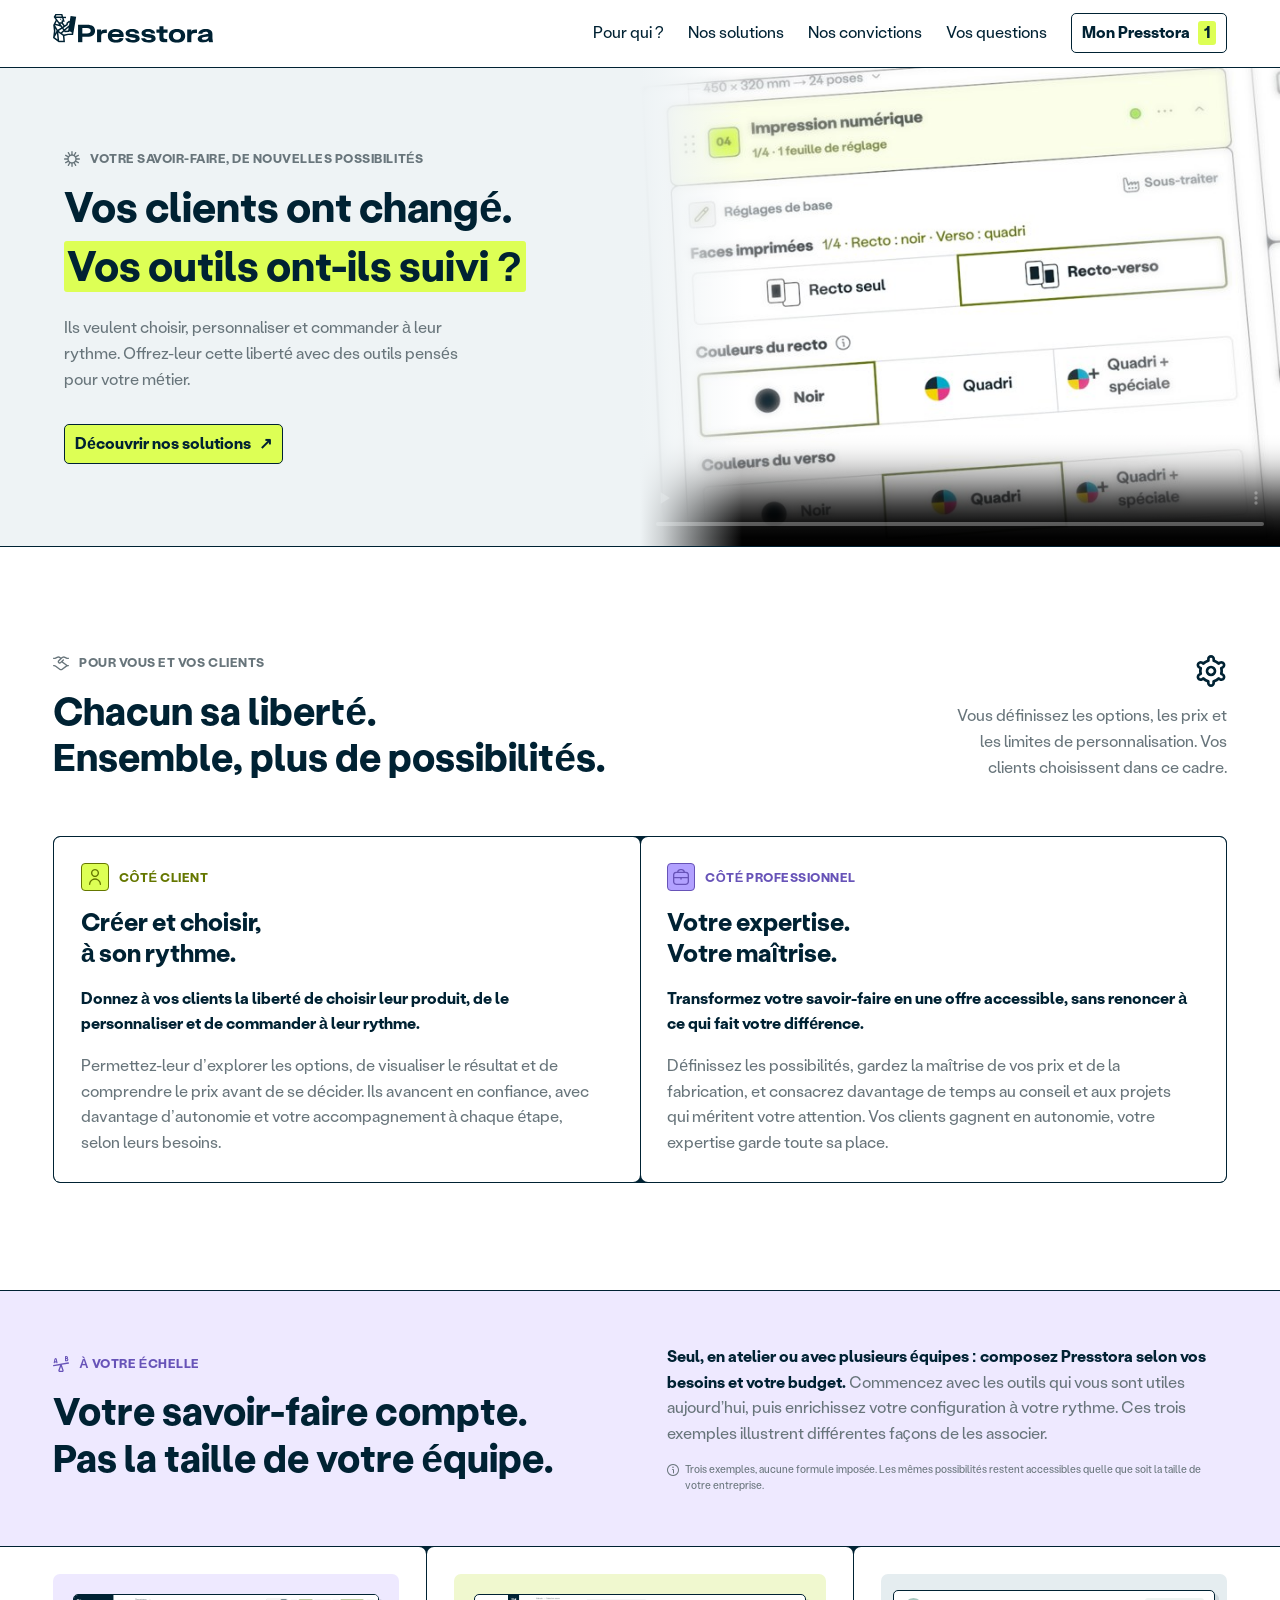
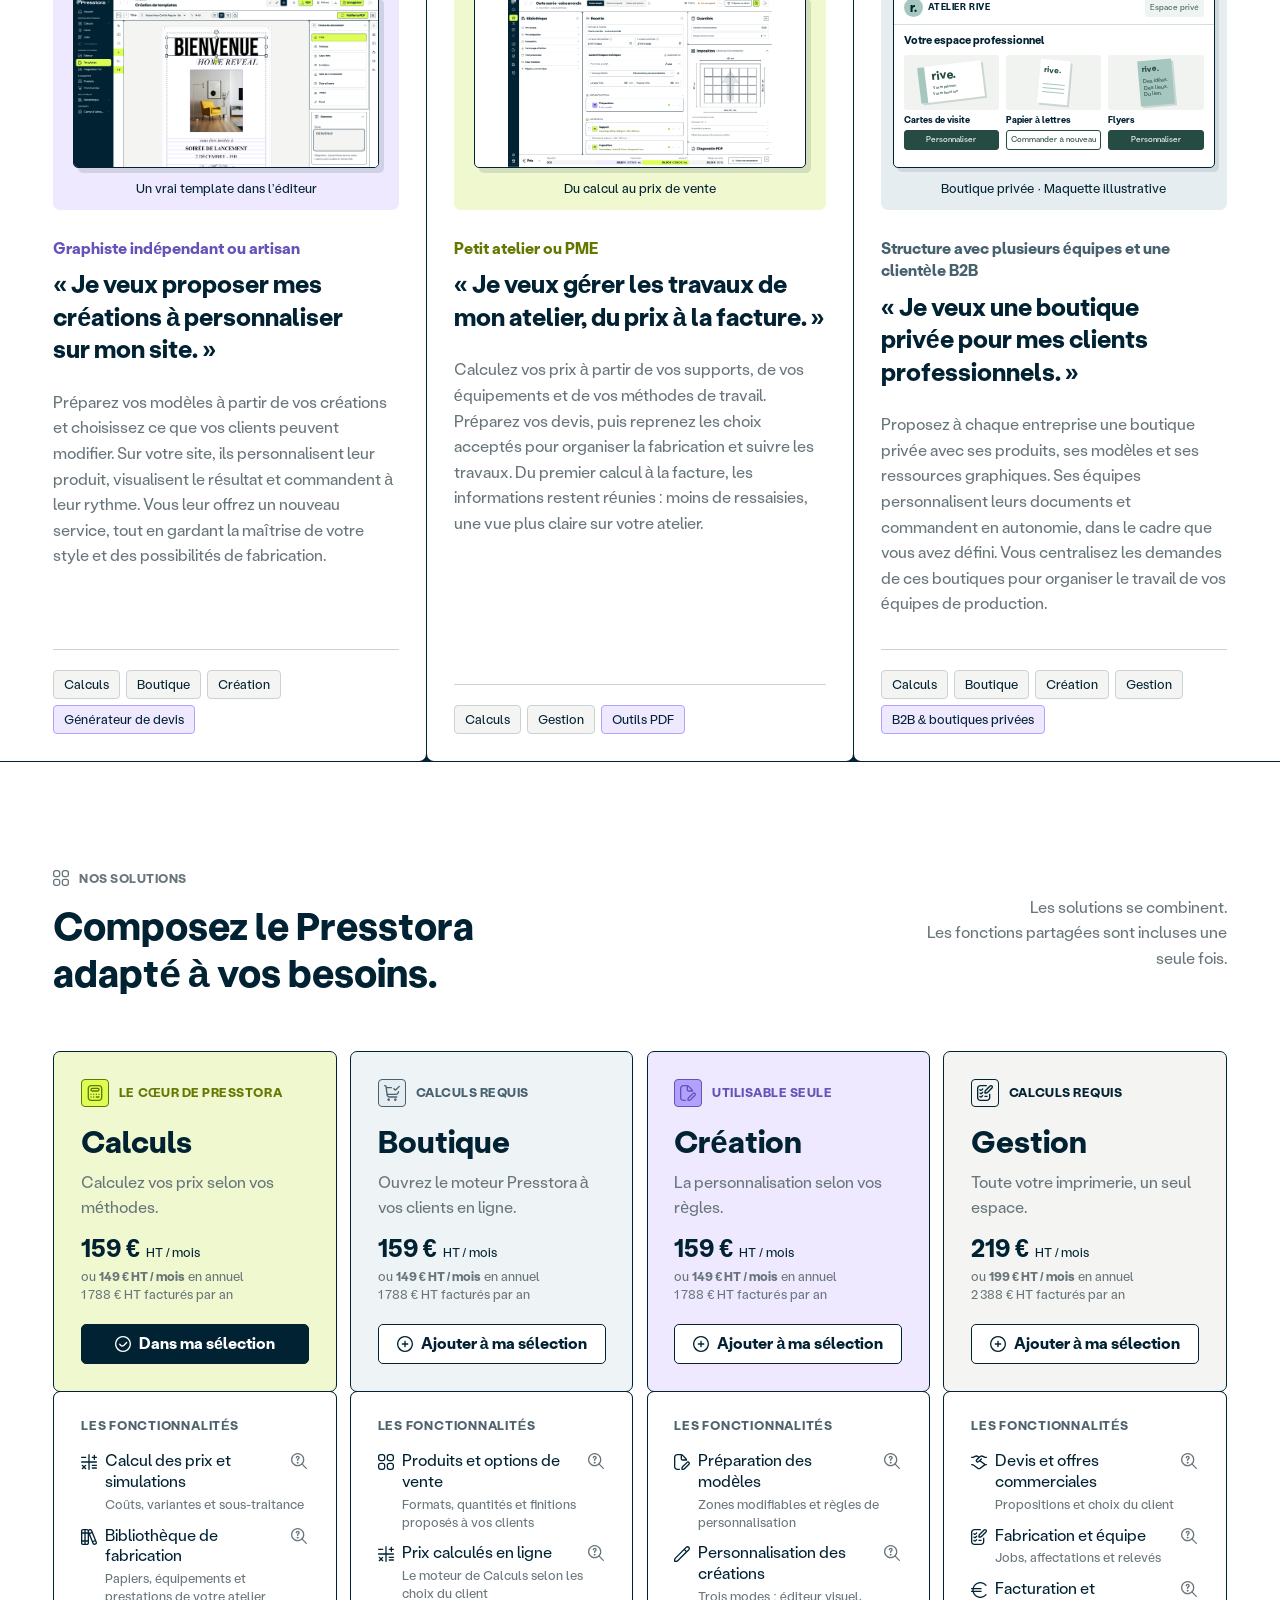
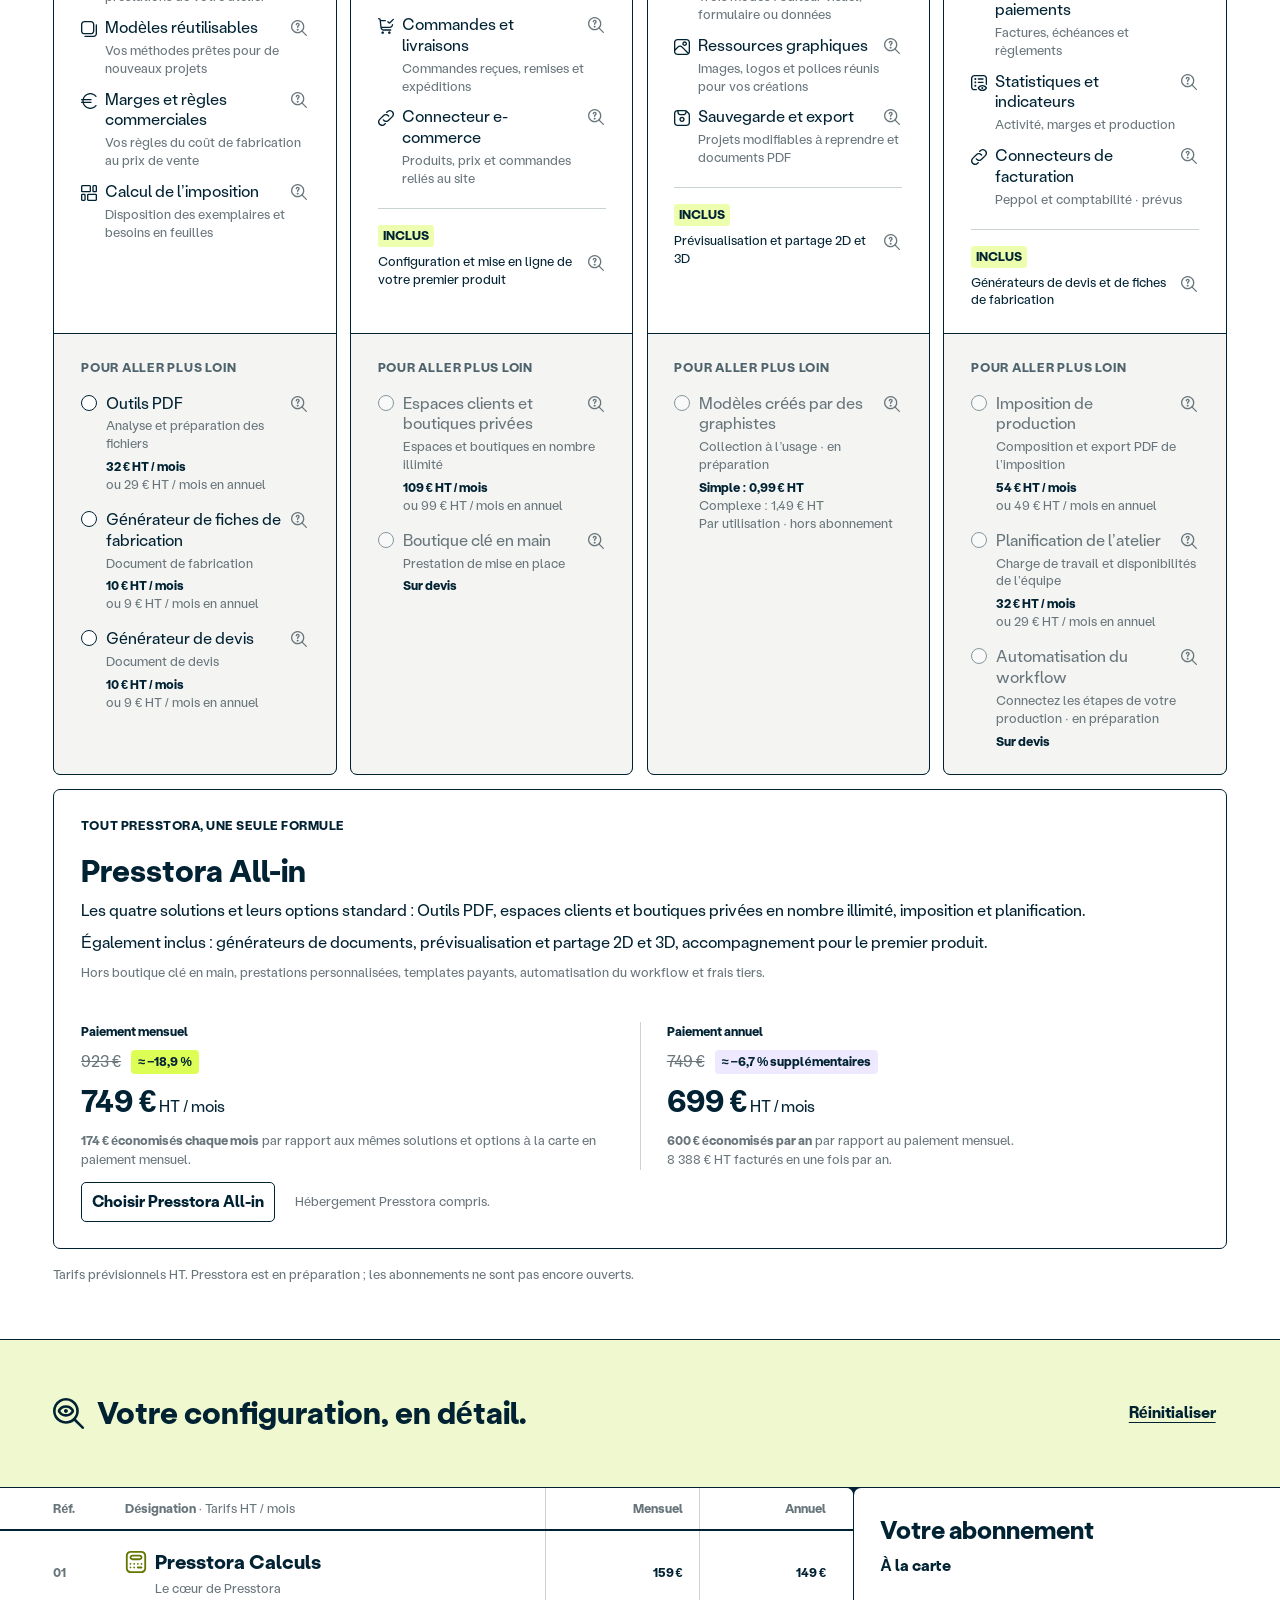
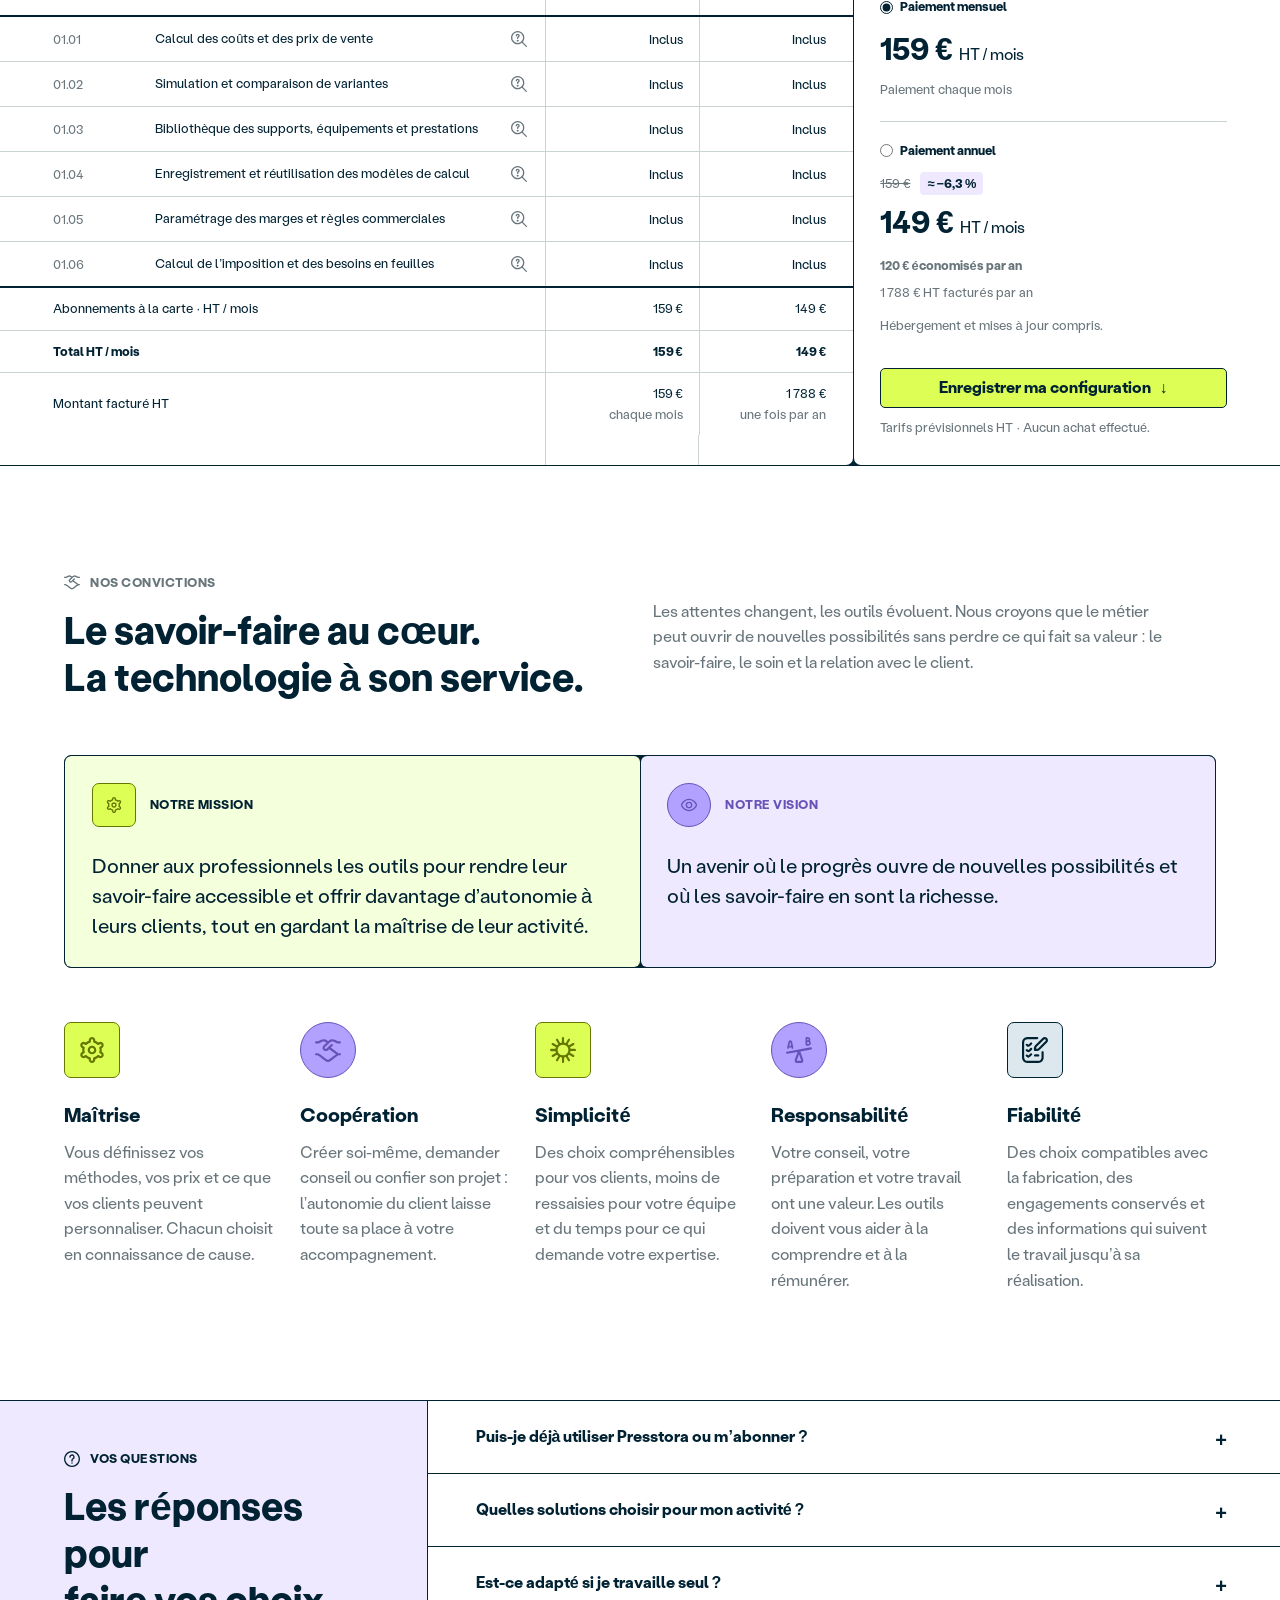
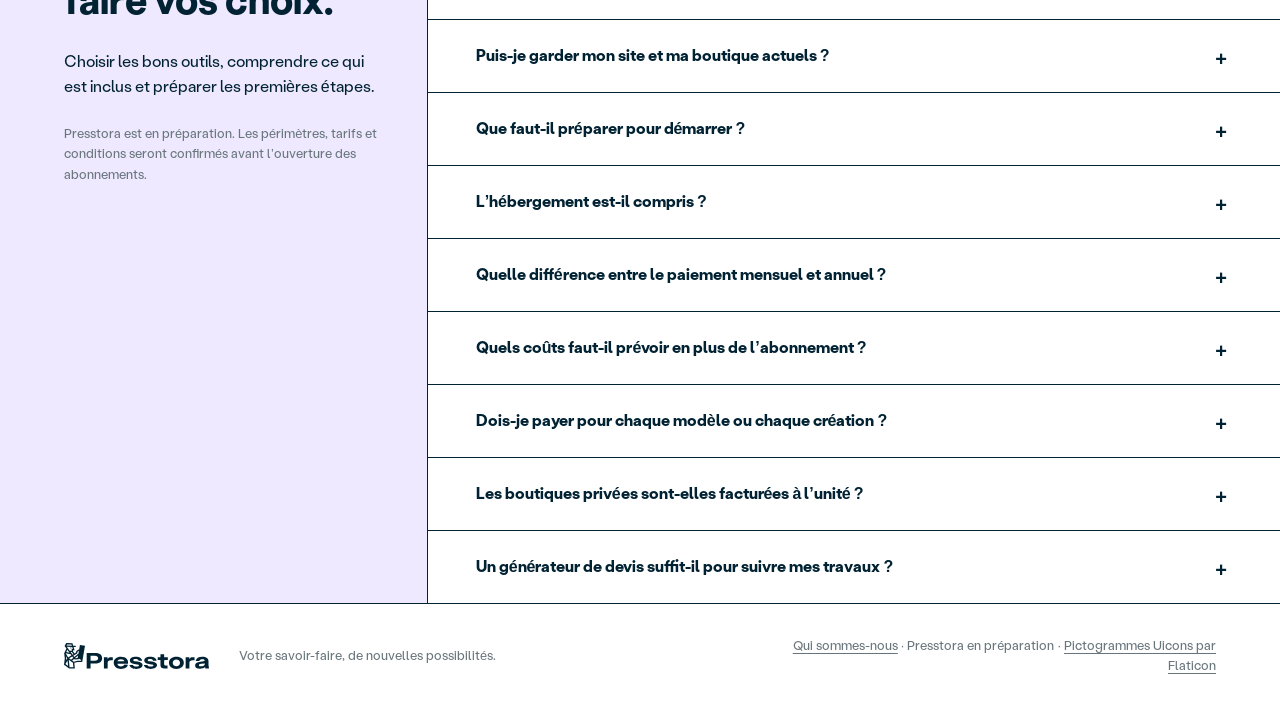
==== commit b91485ec: "Align all conviction values vertically" ====
--- a/index.html
+++ b/index.html
@@ -1,5 +1,5 @@
 <!doctype html>
-<html lang="fr"><head><meta charset="utf-8"><meta name="robots" content="noindex,nofollow"><meta name="viewport" content="width=device-width,initial-scale=1"><title>Presstora — Vos clients ont changé. Vos outils ont-ils suivi ?</title><meta name="description" content="Calculs, vente en ligne, personnalisation et gestion : découvrez Presstora, la suite en préparation pour les professionnels de l’impression."><link rel="stylesheet" href="style.css?v=1581dd6b96e2"><link rel="stylesheet" href="typography.css?v=67e383fbbd56"><link rel="stylesheet" href="landing.css?v=3488b0ab6f3e"><link rel="stylesheet" href="header.css?v=793566ce9c1c"><link rel="stylesheet" href="buttons.css?v=0756c09e4a05"></head>
+<html lang="fr"><head><meta charset="utf-8"><meta name="robots" content="noindex,nofollow"><meta name="viewport" content="width=device-width,initial-scale=1"><title>Presstora — Vos clients ont changé. Vos outils ont-ils suivi ?</title><meta name="description" content="Calculs, vente en ligne, personnalisation et gestion : découvrez Presstora, la suite en préparation pour les professionnels de l’impression."><link rel="stylesheet" href="style.css?v=1581dd6b96e2"><link rel="stylesheet" href="typography.css?v=67e383fbbd56"><link rel="stylesheet" href="landing.css?v=55d9dad113de"><link rel="stylesheet" href="header.css?v=7383593892ad"><link rel="stylesheet" href="buttons.css?v=0756c09e4a05"></head>
 <body class="commercial">
 <header class="nav header-column-grid"><a href="#" aria-label="Presstora accueil"><img src="assets/logo.svg" alt="Presstora" width="166" height="30"></a><nav aria-label="Navigation principale"><a href="#a-votre-echelle">Pour qui ?</a><a href="#packages">Nos solutions</a><a href="#convictions">Nos convictions</a><a href="#questions">Vos questions</a><a class="nav-cta" href="#selection">Mon Presstora <span id="count">1</span></a></nav></header>
 <main>
--- a/landing.css
+++ b/landing.css
@@ -744,9 +744,6 @@
 .commercial .conviction-symbol { display:grid; place-items:center; width:56px; height:56px; margin-bottom:24px; border:1px solid var(--value-ink); border-radius:7px; background:var(--value-accent); color:var(--value-ink);  }
 .commercial .conviction-symbol svg { display:block; width:26px; height:26px; }
 .commercial .convictions-values article:nth-child(even) .conviction-symbol { border-radius:50%;  }
-@media(min-width:1101px) {
- .commercial .convictions-values article:nth-child(even) { padding-top:24px; }
-}
 @media(max-width:700px) {
  .commercial .convictions-values { gap:32px; }
  .commercial .convictions-values article { display:grid; grid-template-columns:44px minmax(0,1fr); column-gap:20px; align-items:start; }
--- a/header.css
+++ b/header.css
@@ -83,3 +83,27 @@
   background:linear-gradient(to bottom,rgb(var(--hero-tint-rgb)) 0%,rgb(var(--hero-tint-rgb) / .85) 22%,rgb(var(--hero-tint-rgb) / 0) 100%);
  }
 }
+
+/* Survol et focus du menu : accent lime, sans déplacement du contenu. */
+header.nav.header-column-grid nav>a:not(.nav-cta) { position:relative; }
+header.nav.header-column-grid nav>a:not(.nav-cta)::after {
+ content:""; position:absolute; inset-inline:0; bottom:calc(50% - .75em - 6px);
+ height:3px; border-radius:2px; background:var(--lime);
+ transform:scaleX(0); transform-origin:left; transition:transform 180ms ease-out;
+ pointer-events:none;
+}
+header.nav.header-column-grid .nav-cta { transition:background-color 180ms ease-out; }
+header.nav.header-column-grid .nav-cta span { transition:background-color 180ms ease-out,color 180ms ease-out; }
+header.nav.header-column-grid nav>a:not(.nav-cta):focus-visible::after { transform:scaleX(1); }
+header.nav.header-column-grid .nav-cta:focus-visible { background:var(--lime); }
+header.nav.header-column-grid .nav-cta:focus-visible span { background:var(--navy); color:var(--lime); }
+@media(hover:hover) and (pointer:fine) {
+ header.nav.header-column-grid nav>a:not(.nav-cta):hover::after { transform:scaleX(1); }
+ header.nav.header-column-grid .nav-cta:hover { background:var(--lime); }
+ header.nav.header-column-grid .nav-cta:hover span { background:var(--navy); color:var(--lime); }
+}
+@media(prefers-reduced-motion:reduce) {
+ header.nav.header-column-grid nav>a:not(.nav-cta)::after,
+ header.nav.header-column-grid .nav-cta,
+ header.nav.header-column-grid .nav-cta span { transition:none; }
+}
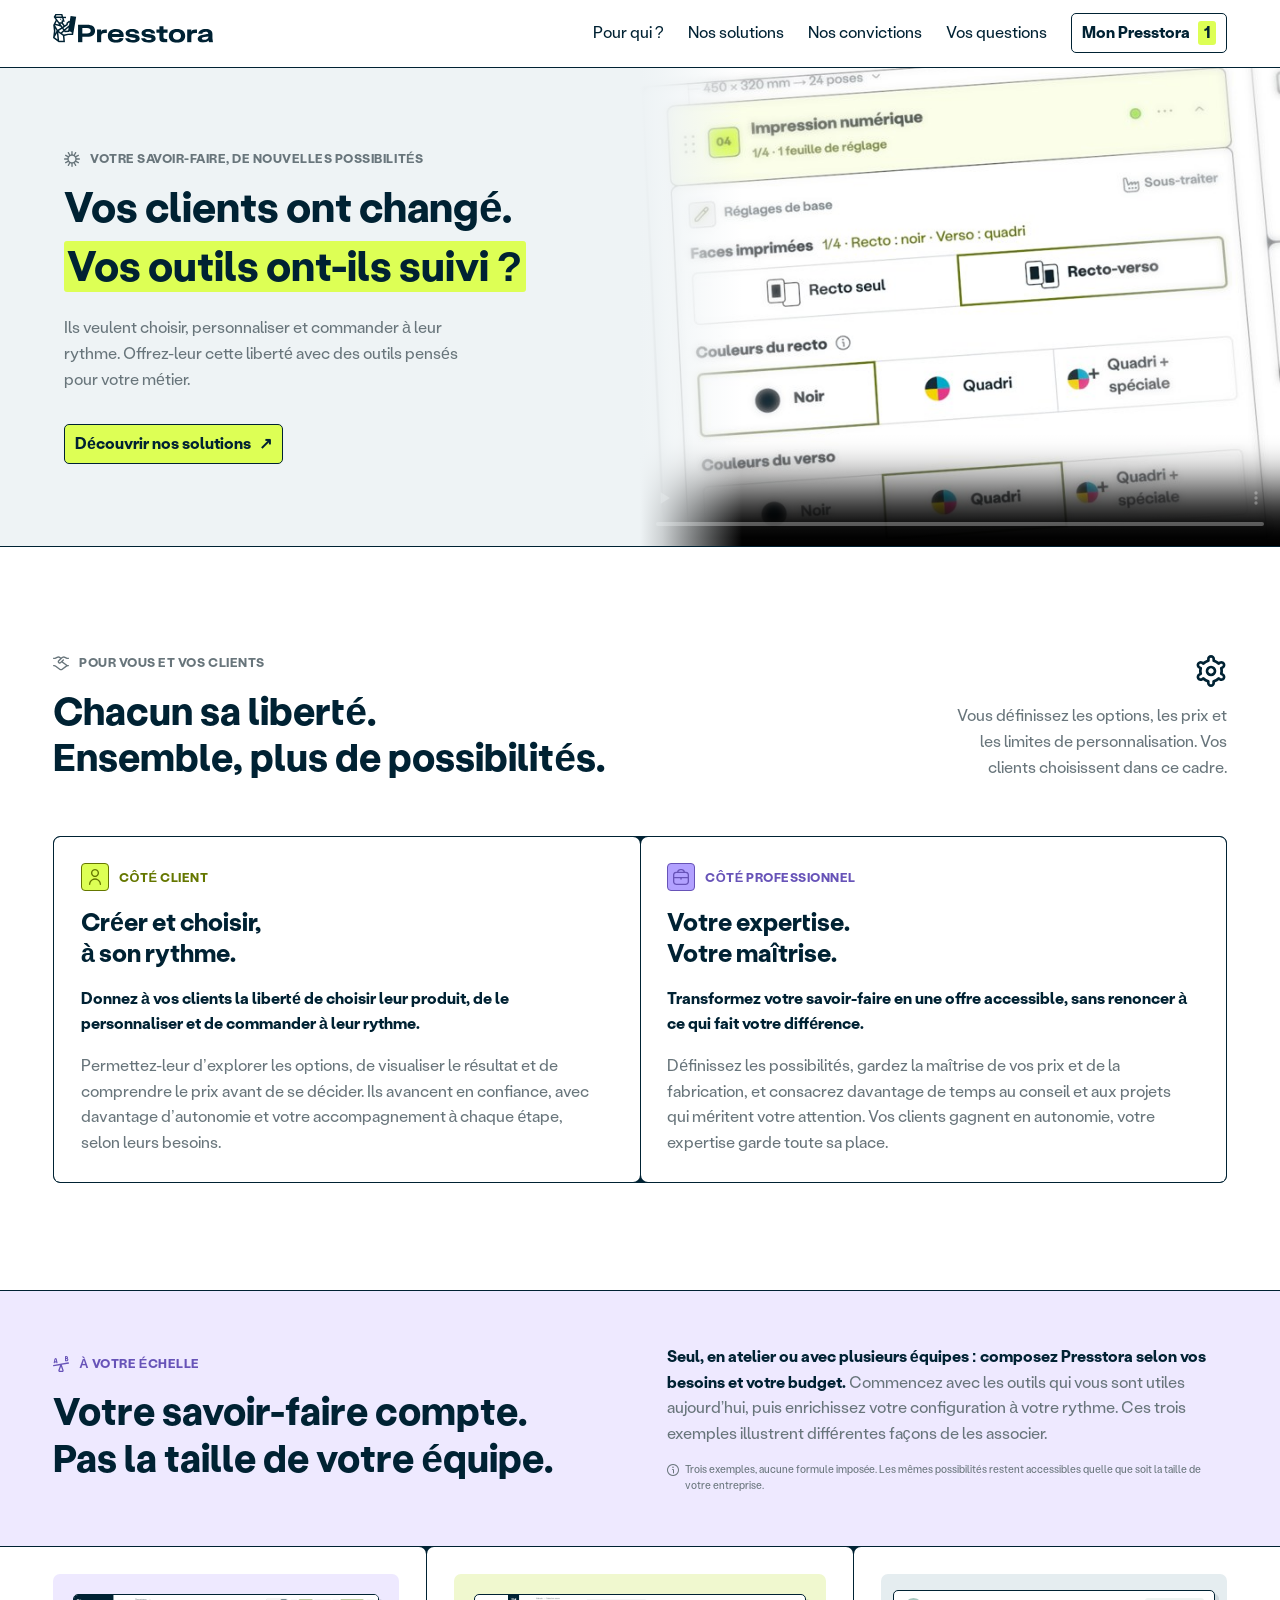
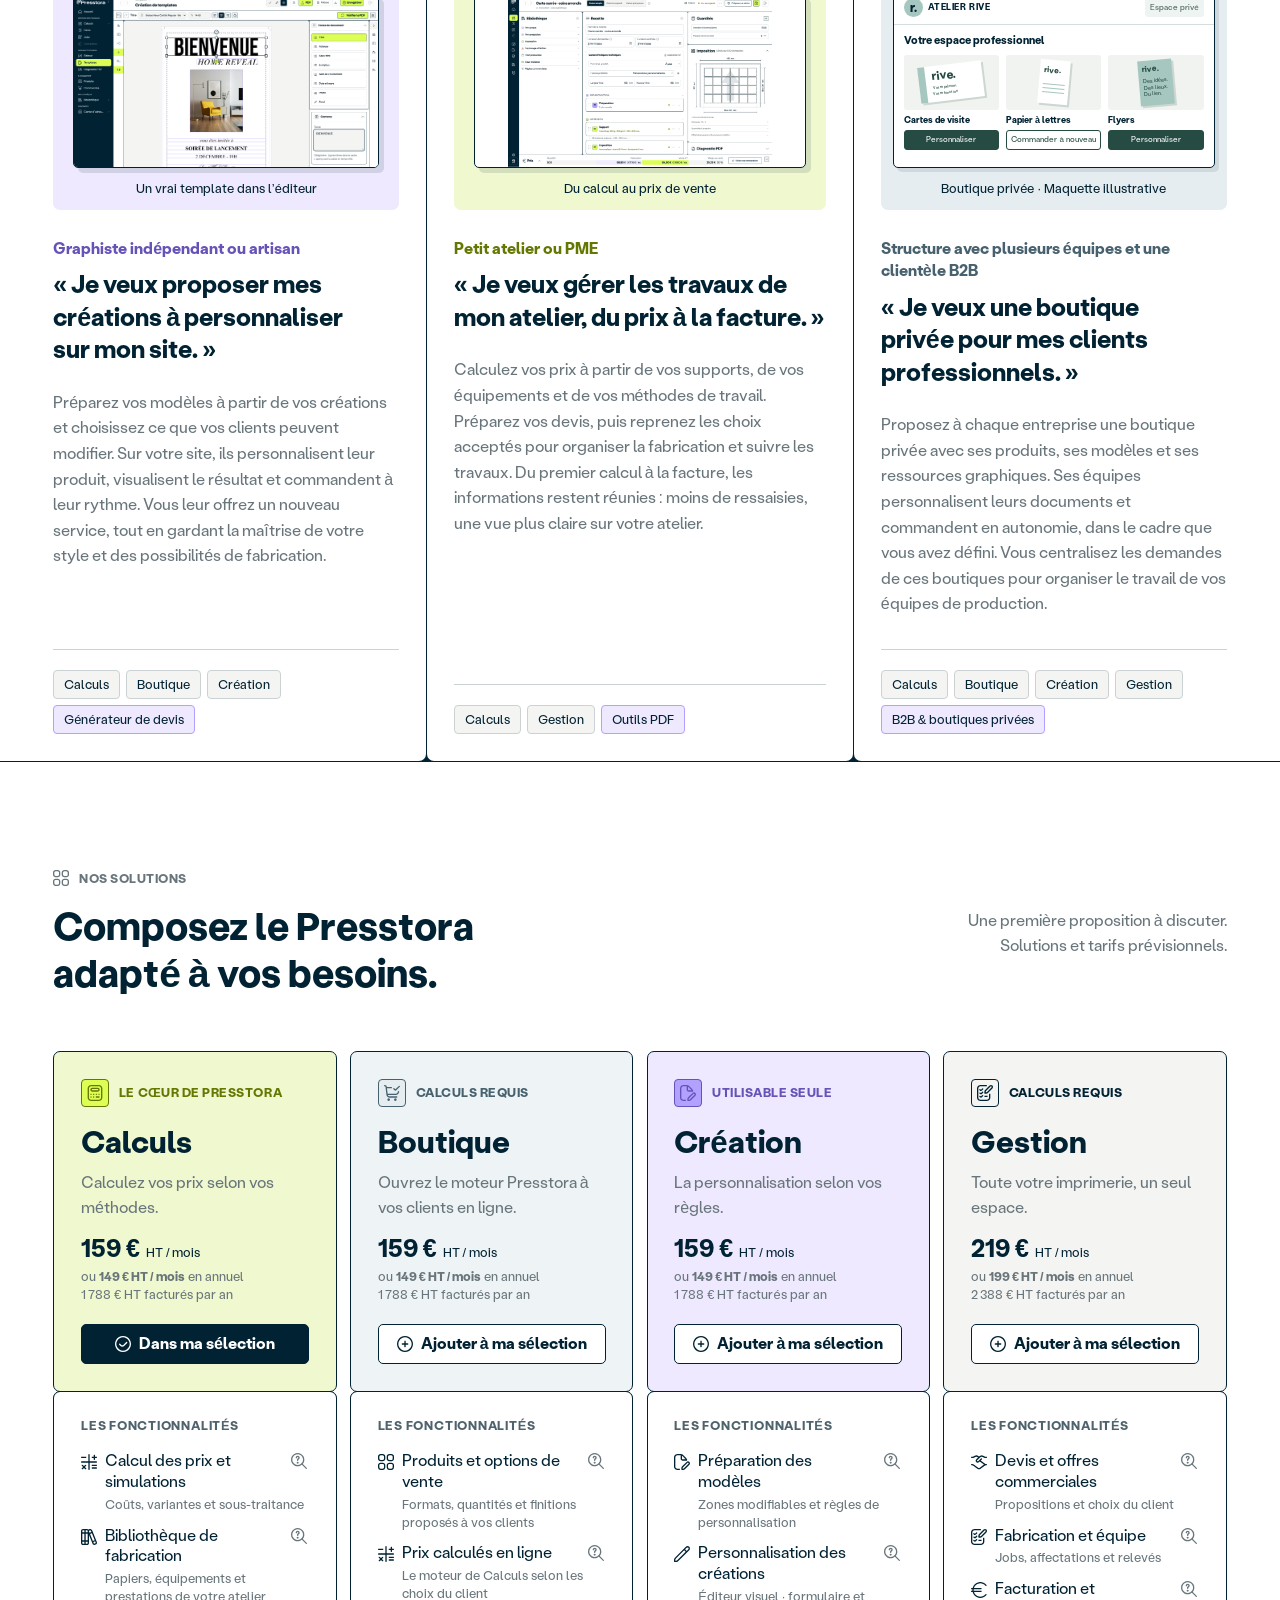
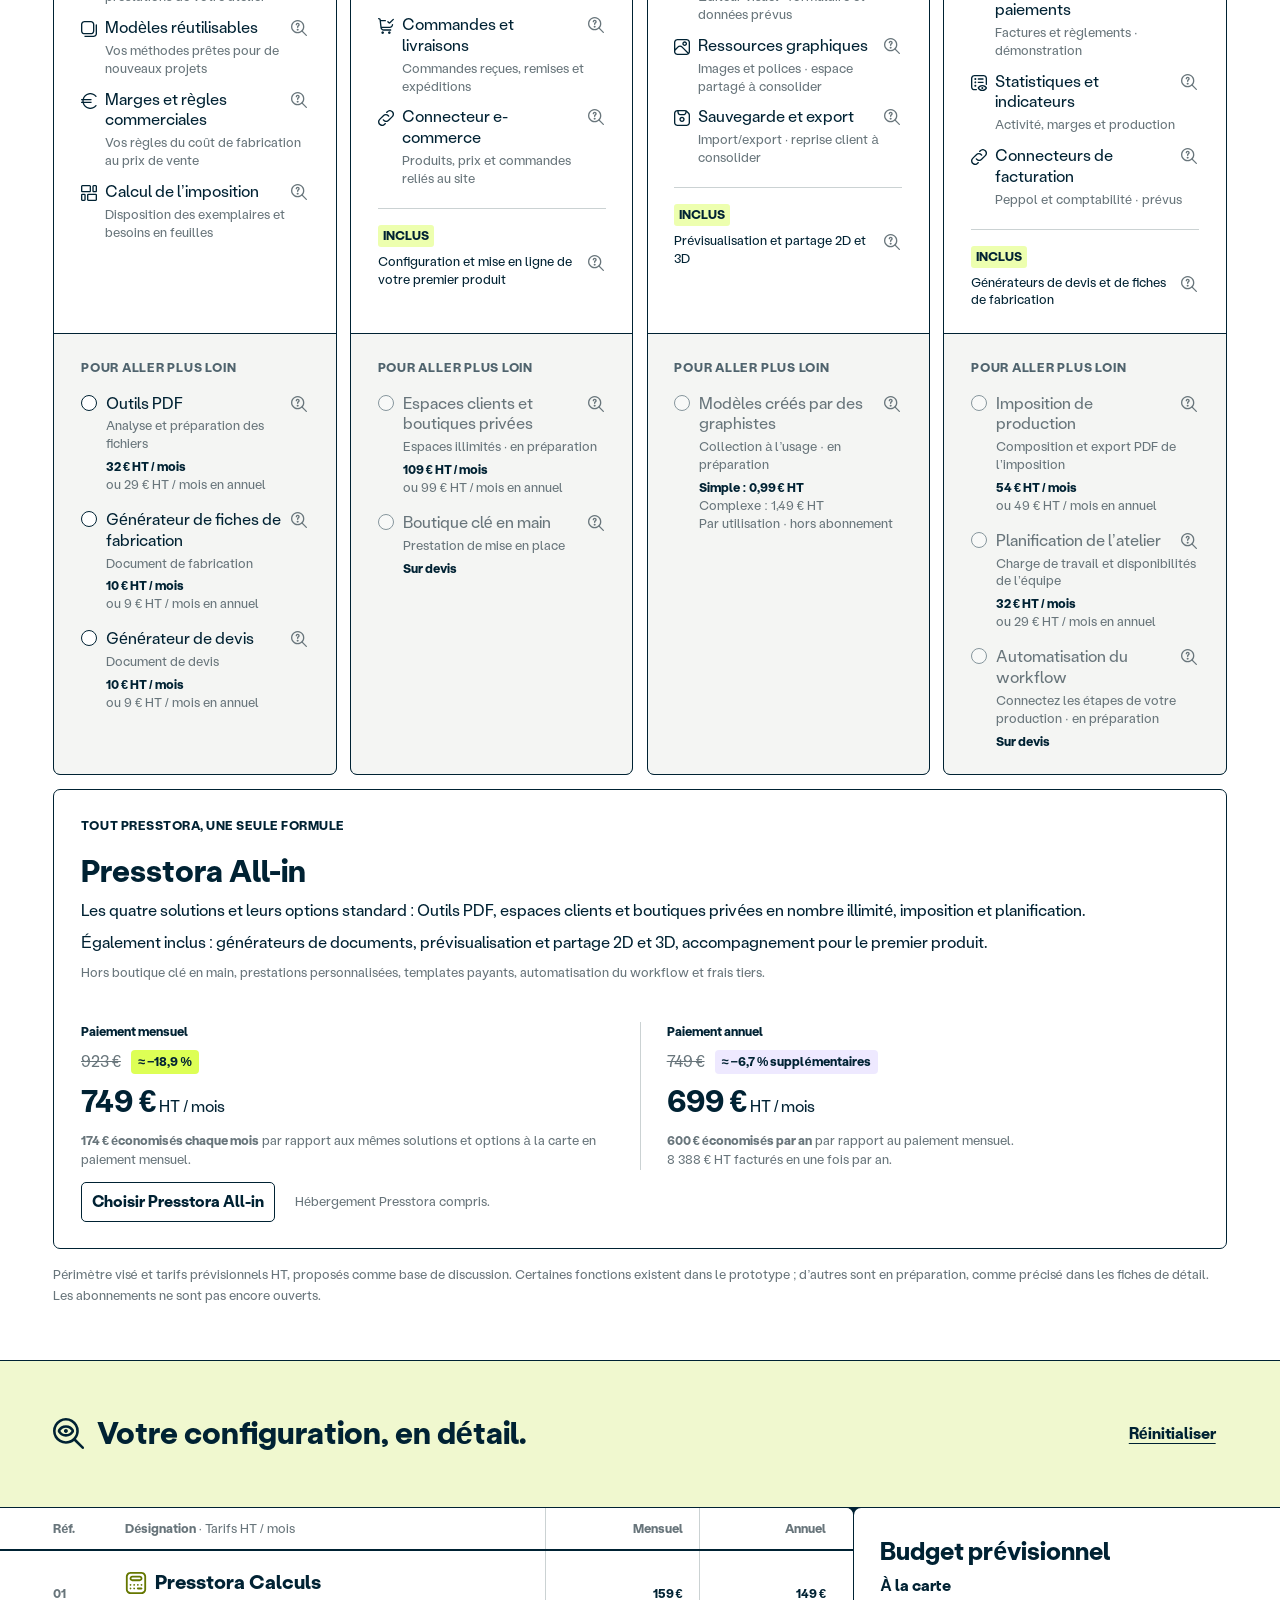
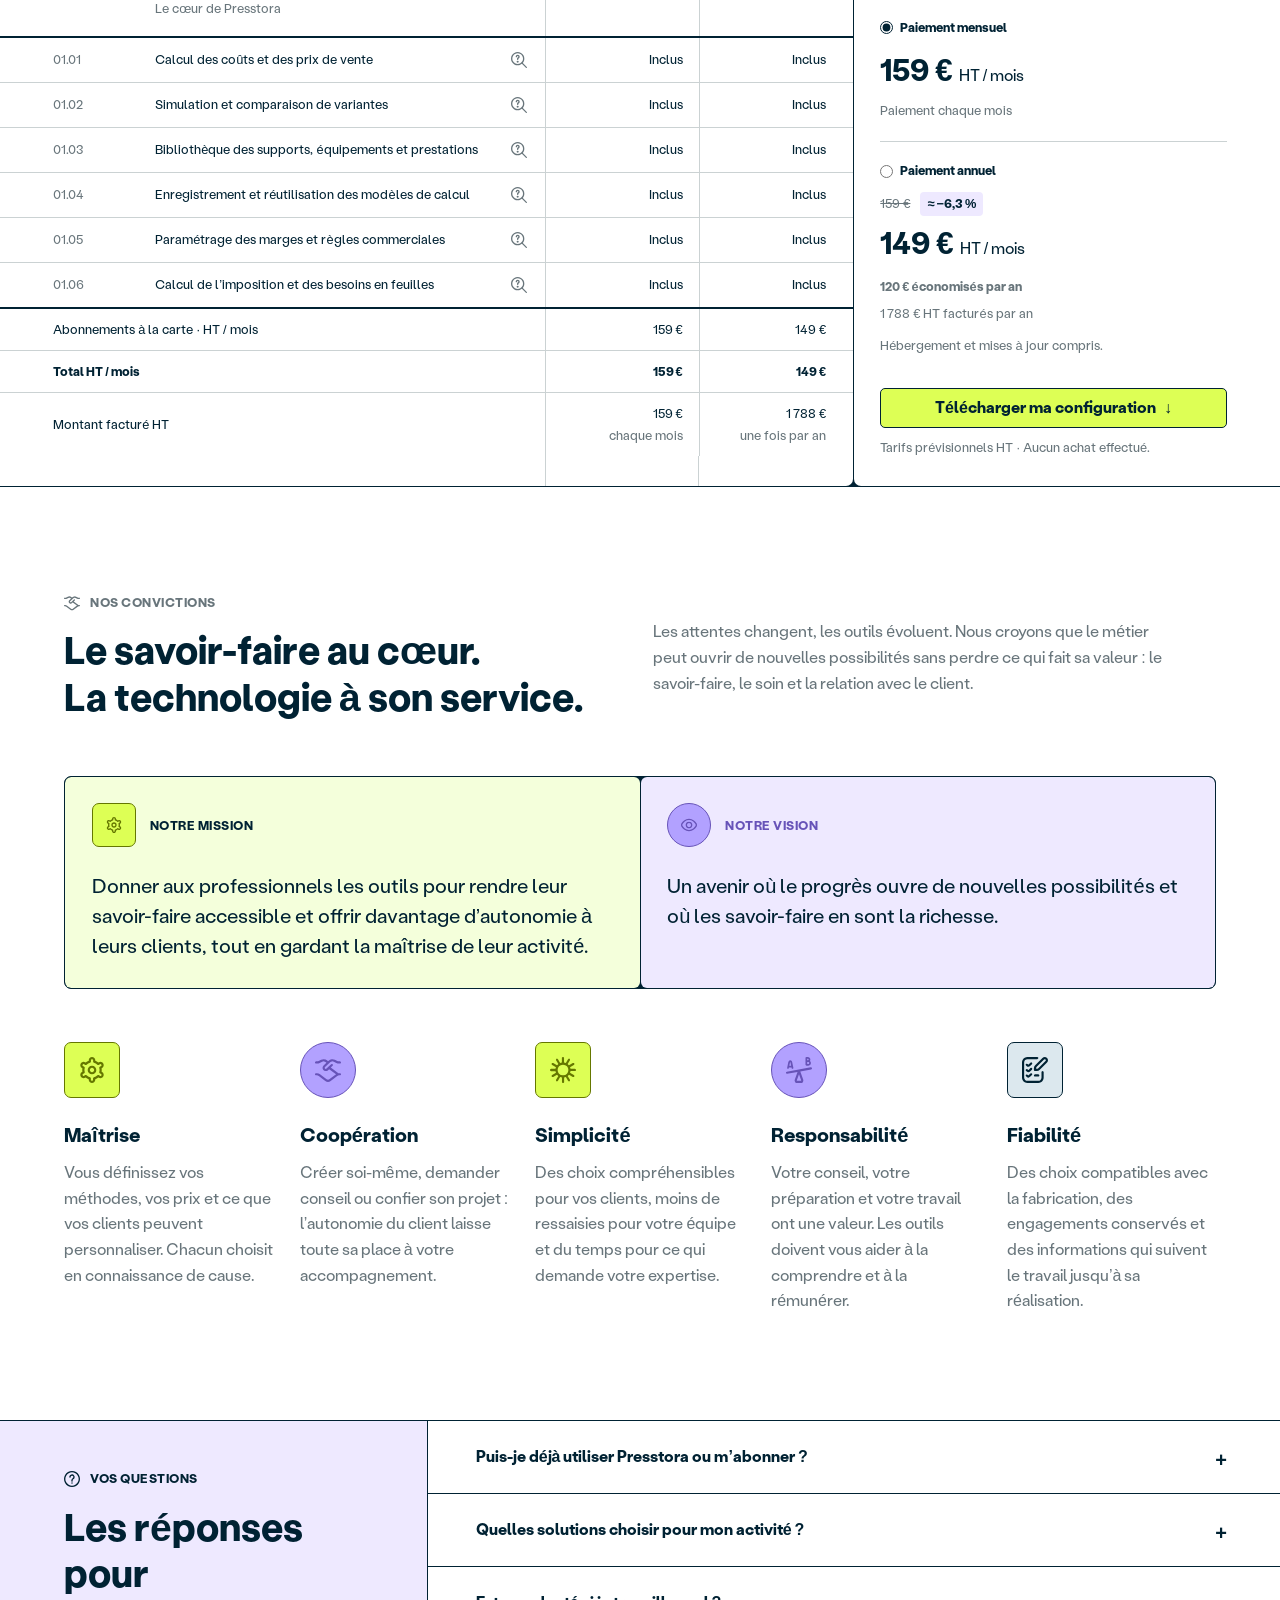
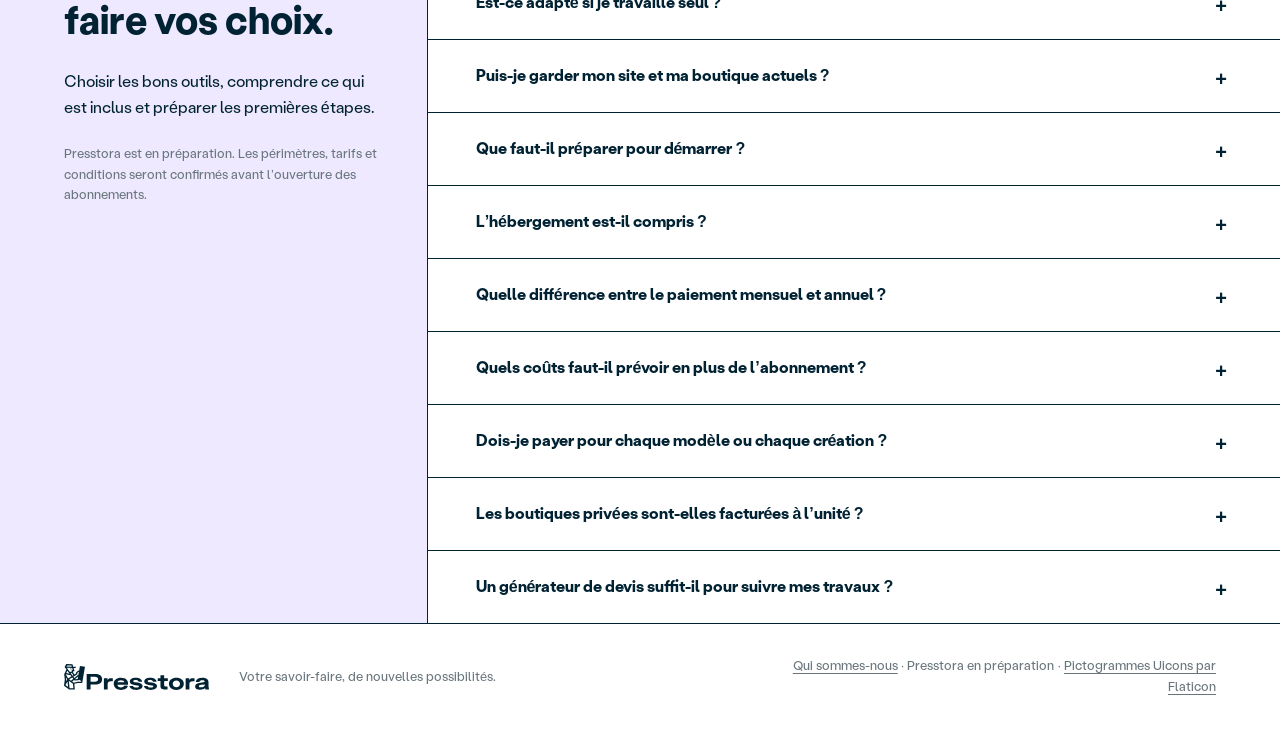
==== commit e18158c3: "Clarify proposal status and prototype scope for Labelpages review" ====
--- a/index.html
+++ b/index.html
@@ -20,9 +20,9 @@
 <div class="use-cases-heading"><div><div class="landing-label"><svg class="eyebrow-icon" width="16" height="16" viewBox="0 0 300 300" data-uicon="scale-comparison" aria-hidden="true" focusable="false"><g transform="translate(0 300) scale(1 -1)" fill="currentColor" stroke="none"><path d="M238 200H255Q267 200 276.0 207.5Q285 215 287 226Q288 235 285.0 242.5Q282 250 276 255Q281 263 281 272Q281 284 272.0 292.0Q263 300 251 300H238Q232 300 228.5 296.5Q225 293 225 287V213Q225 207 228.5 203.5Q232 200 238 200ZM245 280H253Q256 280 258.5 277.5Q261 275 261.0 271.5Q261 268 258.5 265.0Q256 262 252 262H245ZM245 243H256Q261 243 264.5 239.5Q268 236 268.0 231.5Q268 227 264.5 223.5Q261 220 256 220H245ZM22 163Q26 163 28.5 165.0Q31 167 32 170L34 180H64L66 170Q66 167 69.0 165.0Q72 163 76.0 163.0Q80 163 83.0 166.5Q86 170 85 175L71 242Q68 255 58 260Q54 263 49.0 263.0Q44 263 39 260Q30 254 27 243L13 174Q12 170 15.0 166.5Q18 163 22 163ZM47 239Q47 241 49 243V242Q51 241 51 238L59 200H38ZM285 181 10 131Q5 130 2.0 126.0Q-1 122 0.0 117.0Q1 112 4.5 109.0Q8 106 12 106L133 128L101 38Q99 31 100.5 23.5Q102 16 106 10Q114 0 126 0H174Q186 0 194 10Q198 16 199.5 23.5Q201 31 198 39L165 134L290 156Q295 157 298.0 161.5Q301 166 300.0 171.0Q299 176 294.5 179.0Q290 182 285 181ZM174 25H127Q126 25 125.5 27.0Q125 29 125 31L150 100L175 31Q175 29 174 26Z"/></g></svg>À votre échelle</div><h2 id="scale-title">Votre savoir-faire compte.<br>Pas la taille de votre équipe.</h2></div><div class="use-cases-intro"><p><strong>Seul, en atelier ou avec plusieurs équipes : composez Presstora selon vos besoins et votre budget.</strong> Commencez avec les outils qui vous sont utiles aujourd’hui, puis enrichissez votre configuration à votre rythme. Ces trois exemples illustrent différentes façons de les associer.</p><p class="use-cases-note"><svg width="16" height="16" viewBox="0 0 300 300" data-uicon="info" aria-hidden="true" focusable="false"><g transform="translate(0 300) scale(1 -1)" fill="currentColor"><path d="M150 300Q109 300 74.5 280.0Q40 260 20.0 225.5Q0 191 0.0 150.0Q0 109 20.0 74.5Q40 40 74.5 20.0Q109 0 150.0 0.0Q191 0 225.5 20.0Q260 40 280.0 74.5Q300 109 300.0 150.0Q300 191 280.0 225.5Q260 260 225.5 280.0Q191 300 150 300ZM150 25Q116 25 87.5 42.0Q59 59 42.0 87.5Q25 116 25.0 150.0Q25 184 42.0 212.5Q59 241 87.5 258.0Q116 275 150.0 275.0Q184 275 212.5 258.0Q241 241 258.0 212.5Q275 184 275.0 150.0Q275 116 258.0 87.5Q241 59 212.5 42.0Q184 25 150 25ZM150 175H138Q132 175 128.5 171.5Q125 168 125.0 162.5Q125 157 128.5 153.5Q132 150 138 150H150V75Q150 70 153.5 66.5Q157 63 162.5 63.0Q168 63 171.5 66.5Q175 70 175 75V150Q175 160 167.5 167.5Q160 175 150 175ZM131 219Q131 211 136.5 205.5Q142 200 150.0 200.0Q158 200 163.5 205.5Q169 211 169.0 219.0Q169 227 163.5 232.5Q158 238 150.0 237.5Q142 237 136.5 232.0Q131 227 131 219Z"/></g></svg><span>Trois exemples, aucune formule imposée. Les mêmes possibilités restent accessibles quelle que soit la taille de votre entreprise.</span></p></div></div>
 <div class="use-cases-grid"><article aria-labelledby="use-case-1"><figure class="case-visual case-visual-editor"><a class="case-screen" href="assets/use-cases/editor-template.png" target="_blank" rel="noopener" aria-label="Agrandir la capture de l’éditeur Presstora (nouvel onglet)"><img src="assets/use-cases/editor-template.png" width="1512" height="982" loading="lazy" alt="Un template d’invitation dans l’éditeur Presstora : titre sélectionné, photo et zones personnalisables."></a><figcaption>Un vrai template dans l’éditeur</figcaption></figure><p class="use-case-profile">Graphiste indépendant ou artisan</p><h3 id="use-case-1">« Je veux proposer mes créations à personnaliser sur mon site. »</h3><p class="use-case-copy">Préparez vos modèles à partir de vos créations et choisissez ce que vos clients peuvent modifier. Sur votre site, ils personnalisent leur produit, visualisent le résultat et commandent à leur rythme. Vous leur offrez un nouveau service, tout en gardant la maîtrise de votre style et des possibilités de fabrication.</p><div class="use-case-tags"><ul aria-label="Solutions et options utilisées"><li class="use-case-tag">Calculs</li><li class="use-case-tag">Boutique</li><li class="use-case-tag">Création</li><li class="use-case-tag use-case-option">Générateur de devis</li></ul></div></article><article aria-labelledby="use-case-2"><figure class="case-visual case-visual-calculations"><a class="case-screen" href="assets/use-cases/calculations-demo.png" target="_blank" rel="noopener" aria-label="Agrandir la capture de Calculs Presstora (nouvel onglet)"><img src="assets/use-cases/calculations-demo.png" width="1512" height="982" loading="lazy" alt="L’espace Calculs de Presstora : bibliothèque, recette de fabrication, imposition et prix."></a><figcaption>Du calcul au prix de vente</figcaption></figure><p class="use-case-profile">Petit atelier ou PME</p><h3 id="use-case-2">« Je veux gérer les travaux de mon atelier, du prix à la facture. »</h3><p class="use-case-copy">Calculez vos prix à partir de vos supports, de vos équipements et de vos méthodes de travail. Préparez vos devis, puis reprenez les choix acceptés pour organiser la fabrication et suivre les travaux. Du premier calcul à la facture, les informations restent réunies : moins de ressaisies, une vue plus claire sur votre atelier.</p><div class="use-case-tags"><ul aria-label="Solutions et options utilisées"><li class="use-case-tag">Calculs</li><li class="use-case-tag">Gestion</li><li class="use-case-tag use-case-option">Outils PDF</li></ul></div></article><article aria-labelledby="use-case-3"><figure class="case-visual case-visual-b2b"><div class="private-shop" role="img" aria-label="Maquette illustrative d’une boutique privée pour l’entreprise fictive Atelier Rive : cartes de visite à personnaliser, papier à lettres à commander à nouveau et flyers."><div class="private-shop-header"><span class="private-shop-brand"><span class="private-shop-mark">r.</span>ATELIER RIVE</span><span class="private-shop-access">Espace privé</span></div><div class="private-shop-welcome">Votre espace professionnel</div><div class="private-shop-products"><div class="private-shop-product"><div class="stationery-scene"><div class="stationery-card"><b>rive.</b><span>Votre prénom<br>Votre fonction</span></div></div><strong>Cartes de visite</strong><span class="private-shop-action">Personnaliser</span></div><div class="private-shop-product"><div class="stationery-scene"><div class="stationery-letter"><b>rive.</b><i></i><i></i><i></i></div></div><strong>Papier à lettres</strong><span class="private-shop-action repeat">Commander à nouveau</span></div><div class="private-shop-product"><div class="stationery-scene"><div class="stationery-flyer"><b>rive.</b><span>Des idées.<br>Des lieux.<br>Du lien.</span></div></div><strong>Flyers</strong><span class="private-shop-action">Personnaliser</span></div></div></div><figcaption>Boutique privée · Maquette illustrative</figcaption></figure><p class="use-case-profile">Structure avec plusieurs équipes et une clientèle B2B</p><h3 id="use-case-3">« Je veux une boutique privée pour mes clients professionnels. »</h3><p class="use-case-copy">Proposez à chaque entreprise une boutique privée avec ses produits, ses modèles et ses ressources graphiques. Ses équipes personnalisent leurs documents et commandent en autonomie, dans le cadre que vous avez défini. Vous centralisez les demandes de ces boutiques pour organiser le travail de vos équipes de production.</p><div class="use-case-tags"><ul aria-label="Solutions et options utilisées"><li class="use-case-tag">Calculs</li><li class="use-case-tag">Boutique</li><li class="use-case-tag">Création</li><li class="use-case-tag">Gestion</li><li class="use-case-tag use-case-option">B2B &amp; boutiques privées</li></ul></div></article></div>
 </section>
-<section id="packages" aria-labelledby="packages-title"><div class="section-heading"><div><span class="landing-label"><svg class="eyebrow-icon" width="16" height="16" viewBox="0 0 300 300" data-uicon="apps" aria-hidden="true" focusable="false"><g transform="translate(0 300) scale(1 -1)" fill="currentColor" stroke="none"><path d="M88 300H50Q29 300 14.5 285.5Q0 271 0 250V213Q0 192 14.5 177.5Q29 163 50 163H88Q108 163 123.0 177.5Q138 192 137 212V250Q138 271 123.0 285.5Q108 300 88 300ZM113 213Q113 202 105.5 195.0Q98 188 87 188H50Q40 188 32.5 195.0Q25 202 25 213V250Q25 260 32.5 267.5Q40 275 50 275H88Q98 275 105.5 267.5Q113 260 113 250ZM250 300H213Q192 300 177.5 285.5Q163 271 163 250V213Q163 192 177.5 177.5Q192 163 213 163H250Q271 163 285.5 177.5Q300 192 300 212V250Q300 271 285.5 285.5Q271 300 250 300ZM275 213Q275 202 267.5 194.5Q260 187 250 188H213Q202 188 195.0 195.0Q188 202 188 213V250Q188 260 195.0 267.5Q202 275 213 275H250Q260 275 267.5 267.5Q275 260 275 250ZM88 138H50Q29 137 14.5 122.5Q0 108 0 88V50Q0 29 14.5 14.5Q29 0 50 0H88Q108 0 122.5 14.5Q137 29 137 50V88Q138 108 123.0 123.0Q108 138 88 137ZM113 50Q113 40 105.5 32.5Q98 25 87 25H50Q40 25 32.5 32.5Q25 40 25 50V88Q25 98 32.5 105.5Q40 113 50 113H88Q98 113 105.5 105.5Q113 98 113 88ZM250 138H213Q192 138 177.5 123.0Q163 108 163 88V50Q163 29 177.5 14.5Q192 0 213 0H250Q271 0 285.5 14.5Q300 29 300 50V88Q300 108 285.5 123.0Q271 138 250 137ZM275 50Q275 40 267.5 32.5Q260 25 250 25H213Q202 25 195.0 32.5Q188 40 188 50V88Q188 98 195.0 105.5Q202 113 213 113H250Q260 113 267.5 105.5Q275 98 275 88Z"/></g></svg>NOS SOLUTIONS</span><h2 id="packages-title">Composez le Presstora<br>adapté à vos besoins.</h2></div><p>Les solutions se combinent.<br>Les fonctions partagées sont incluses une seule fois.</p></div><div class="landing-connected"><div class="packages" id="cards"></div></div><section class="allin-offer" aria-labelledby="allin-title"><div><span class="landing-label">TOUT PRESSTORA, UNE SEULE FORMULE</span><h3 id="allin-title">Presstora All-in</h3><p>Les quatre solutions et leurs options standard : Outils PDF, espaces clients et boutiques privées en nombre illimité, imposition et planification.</p><p class="allin-inclusions">Également inclus : générateurs de documents, prévisualisation et partage 2D et 3D, accompagnement pour le premier produit.</p><small>Hors boutique clé en main, prestations personnalisées, templates payants, automatisation du workflow et frais tiers.</small></div><div class="allin-action"><div class="allin-rate"><span class="rate-label">Paiement mensuel</span><p class="rate-comparison"><s aria-label="Valeur à la carte en paiement mensuel : 923 euros">923 €</s><span class="saving-badge">≈ −18,9 %</span></p><p class="rate-amount"><strong>749 €</strong> HT / mois</p><small><b>174 € économisés chaque mois</b> par rapport aux mêmes solutions et options à la carte en paiement mensuel.</small></div><div class="allin-rate annual-rate"><span class="rate-label">Paiement annuel</span><p class="rate-comparison"><s aria-label="All-in mensuel : 749 euros">749 €</s><span class="saving-badge annual-saving">≈ −6,7 % supplémentaires</span></p><p class="rate-amount"><strong>699 €</strong> HT / mois</p><small><b>600 € économisés par an</b> par rapport au paiement mensuel.<br>8 388 € HT facturés en une fois par an.</small></div><div class="allin-footer"><button id="choose-all-in" class="primary" aria-pressed="false">Choisir Presstora All-in</button><small>Hébergement Presstora compris.</small></div></div></section><p class="caption">Tarifs prévisionnels HT. Presstora est en préparation ; les abonnements ne sont pas encore ouverts.</p></section>
+<section id="packages" aria-labelledby="packages-title"><div class="section-heading"><div><span class="landing-label"><svg class="eyebrow-icon" width="16" height="16" viewBox="0 0 300 300" data-uicon="apps" aria-hidden="true" focusable="false"><g transform="translate(0 300) scale(1 -1)" fill="currentColor" stroke="none"><path d="M88 300H50Q29 300 14.5 285.5Q0 271 0 250V213Q0 192 14.5 177.5Q29 163 50 163H88Q108 163 123.0 177.5Q138 192 137 212V250Q138 271 123.0 285.5Q108 300 88 300ZM113 213Q113 202 105.5 195.0Q98 188 87 188H50Q40 188 32.5 195.0Q25 202 25 213V250Q25 260 32.5 267.5Q40 275 50 275H88Q98 275 105.5 267.5Q113 260 113 250ZM250 300H213Q192 300 177.5 285.5Q163 271 163 250V213Q163 192 177.5 177.5Q192 163 213 163H250Q271 163 285.5 177.5Q300 192 300 212V250Q300 271 285.5 285.5Q271 300 250 300ZM275 213Q275 202 267.5 194.5Q260 187 250 188H213Q202 188 195.0 195.0Q188 202 188 213V250Q188 260 195.0 267.5Q202 275 213 275H250Q260 275 267.5 267.5Q275 260 275 250ZM88 138H50Q29 137 14.5 122.5Q0 108 0 88V50Q0 29 14.5 14.5Q29 0 50 0H88Q108 0 122.5 14.5Q137 29 137 50V88Q138 108 123.0 123.0Q108 138 88 137ZM113 50Q113 40 105.5 32.5Q98 25 87 25H50Q40 25 32.5 32.5Q25 40 25 50V88Q25 98 32.5 105.5Q40 113 50 113H88Q98 113 105.5 105.5Q113 98 113 88ZM250 138H213Q192 138 177.5 123.0Q163 108 163 88V50Q163 29 177.5 14.5Q192 0 213 0H250Q271 0 285.5 14.5Q300 29 300 50V88Q300 108 285.5 123.0Q271 138 250 137ZM275 50Q275 40 267.5 32.5Q260 25 250 25H213Q202 25 195.0 32.5Q188 40 188 50V88Q188 98 195.0 105.5Q202 113 213 113H250Q260 113 267.5 105.5Q275 98 275 88Z"/></g></svg>NOS SOLUTIONS</span><h2 id="packages-title">Composez le Presstora<br>adapté à vos besoins.</h2></div><p>Une première proposition à discuter.<br>Solutions et tarifs prévisionnels.</p></div><div class="landing-connected"><div class="packages" id="cards"></div></div><section class="allin-offer" aria-labelledby="allin-title"><div><span class="landing-label">TOUT PRESSTORA, UNE SEULE FORMULE</span><h3 id="allin-title">Presstora All-in</h3><p>Les quatre solutions et leurs options standard : Outils PDF, espaces clients et boutiques privées en nombre illimité, imposition et planification.</p><p class="allin-inclusions">Également inclus : générateurs de documents, prévisualisation et partage 2D et 3D, accompagnement pour le premier produit.</p><small>Hors boutique clé en main, prestations personnalisées, templates payants, automatisation du workflow et frais tiers.</small></div><div class="allin-action"><div class="allin-rate"><span class="rate-label">Paiement mensuel</span><p class="rate-comparison"><s aria-label="Valeur à la carte en paiement mensuel : 923 euros">923 €</s><span class="saving-badge">≈ −18,9 %</span></p><p class="rate-amount"><strong>749 €</strong> HT / mois</p><small><b>174 € économisés chaque mois</b> par rapport aux mêmes solutions et options à la carte en paiement mensuel.</small></div><div class="allin-rate annual-rate"><span class="rate-label">Paiement annuel</span><p class="rate-comparison"><s aria-label="All-in mensuel : 749 euros">749 €</s><span class="saving-badge annual-saving">≈ −6,7 % supplémentaires</span></p><p class="rate-amount"><strong>699 €</strong> HT / mois</p><small><b>600 € économisés par an</b> par rapport au paiement mensuel.<br>8 388 € HT facturés en une fois par an.</small></div><div class="allin-footer"><button id="choose-all-in" class="primary" aria-pressed="false">Choisir Presstora All-in</button><small>Hébergement Presstora compris.</small></div></div></section><p class="caption">Périmètre visé et tarifs prévisionnels HT, proposés comme base de discussion. Certaines fonctions existent dans le prototype ; d’autres sont en préparation, comme précisé dans les fiches de détail. Les abonnements ne sont pas encore ouverts.</p></section>
 
-<section id="selection" class="selection" aria-labelledby="selection-title"><div class="selection-header"><div><h2 id="selection-title"><i class="fi fi-rr-magnifying-glass-eye" aria-hidden="true"></i><span>Votre configuration, en détail.</span></h2></div><button class="text-button" id="reset">Réinitialiser</button></div><p class="configuration-scroll-hint">Faites défiler le tableau horizontalement pour consulter la facturation et les prix.</p><div class="selection-content"><div id="selected-packages" class="configuration-list" role="region" aria-label="Tableau détaillé de la configuration" tabindex="0"></div><aside class="selection-action" aria-labelledby="configuration-summary-title"><div class="configuration-summary-inner"><h3 id="configuration-summary-title">Votre abonnement</h3><p id="configuration-plan">À la carte</p><fieldset class="subscription-comparison"><legend class="configuration-sr-only">Choisissez votre rythme de paiement</legend><label class="subscription-choice"><span class="subscription-label"><input type="radio" name="billing-period" id="billing-monthly" value="monthly" checked> Paiement mensuel</span><span class="subscription-reference" id="summary-monthly-comparison" hidden><s id="summary-monthly-reference" hidden></s><span class="saving-badge" id="summary-monthly-percent"></span></span><span class="subscription-amount"><span class="subscription-price" id="summary-monthly-price">159 €</span><span class="subscription-unit">HT / mois</span></span><span class="subscription-saving" id="summary-monthly-saving" hidden></span><small>Paiement chaque mois</small></label><label class="subscription-choice"><span class="subscription-label"><input type="radio" name="billing-period" id="billing-annual" value="annual"> Paiement annuel</span><span class="subscription-reference" id="summary-annual-comparison" hidden><s id="summary-annual-reference" hidden></s><span class="saving-badge annual-saving" id="summary-annual-percent"></span></span><span class="subscription-amount"><span class="subscription-price" id="summary-annual-price">149 €</span><span class="subscription-unit">HT / mois</span></span><span class="subscription-saving" id="summary-annual-saving" hidden></span><small id="summary-annual-payment">1 788 € HT facturés par an</small></label></fieldset><p id="summary-same-price">Même tarif mensuel dans les deux formules.</p><p class="subscription-hosting">Hébergement et mises à jour compris.</p><div id="summary-extras" hidden><span>En supplément</span><ul id="summary-extras-list"></ul></div><button class="primary" id="download">Enregistrer ma configuration <span aria-hidden="true">↓</span></button><p class="subscription-disclaimer">Tarifs prévisionnels HT · Aucun achat effectué.</p></div></aside></div><p id="feedback" role="status" aria-live="polite"></p></section>
+<section id="selection" class="selection" aria-labelledby="selection-title"><div class="selection-header"><div><h2 id="selection-title"><i class="fi fi-rr-magnifying-glass-eye" aria-hidden="true"></i><span>Votre configuration, en détail.</span></h2></div><button class="text-button" id="reset">Réinitialiser</button></div><p class="configuration-scroll-hint">Faites défiler le tableau horizontalement pour consulter la facturation et les prix.</p><div class="selection-content"><div id="selected-packages" class="configuration-list" role="region" aria-label="Tableau détaillé de la configuration" tabindex="0"></div><aside class="selection-action" aria-labelledby="configuration-summary-title"><div class="configuration-summary-inner"><h3 id="configuration-summary-title">Budget prévisionnel</h3><p id="configuration-plan">À la carte</p><fieldset class="subscription-comparison"><legend class="configuration-sr-only">Comparez les rythmes de paiement</legend><label class="subscription-choice"><span class="subscription-label"><input type="radio" name="billing-period" id="billing-monthly" value="monthly" checked> Paiement mensuel</span><span class="subscription-reference" id="summary-monthly-comparison" hidden><s id="summary-monthly-reference" hidden></s><span class="saving-badge" id="summary-monthly-percent"></span></span><span class="subscription-amount"><span class="subscription-price" id="summary-monthly-price">159 €</span><span class="subscription-unit">HT / mois</span></span><span class="subscription-saving" id="summary-monthly-saving" hidden></span><small>Paiement chaque mois</small></label><label class="subscription-choice"><span class="subscription-label"><input type="radio" name="billing-period" id="billing-annual" value="annual"> Paiement annuel</span><span class="subscription-reference" id="summary-annual-comparison" hidden><s id="summary-annual-reference" hidden></s><span class="saving-badge annual-saving" id="summary-annual-percent"></span></span><span class="subscription-amount"><span class="subscription-price" id="summary-annual-price">149 €</span><span class="subscription-unit">HT / mois</span></span><span class="subscription-saving" id="summary-annual-saving" hidden></span><small id="summary-annual-payment">1 788 € HT facturés par an</small></label></fieldset><p id="summary-same-price">Même tarif mensuel dans les deux formules.</p><p class="subscription-hosting">Hébergement et mises à jour compris.</p><div id="summary-extras" hidden><span>En supplément</span><ul id="summary-extras-list"></ul></div><button class="primary" id="download">Télécharger ma configuration <span aria-hidden="true">↓</span></button><p class="subscription-disclaimer">Tarifs prévisionnels HT · Aucun achat effectué.</p></div></aside></div><p id="feedback" role="status" aria-live="polite"></p></section>
 
 <section id="convictions" class="landing-conviction" aria-labelledby="convictions-title">
 <div class="convictions-heading"><div><div class="landing-label"><svg class="eyebrow-icon" width="16" height="16" viewBox="0 0 300 300" data-uicon="handshake" aria-hidden="true" focusable="false"><g transform="translate(0 300) scale(1 -1)" fill="currentColor" stroke="none"><path d="M288 113H279Q274 113 270 112L182 178L203 198Q207 202 207.0 207.0Q207 212 203.5 215.5Q200 219 194.5 219.5Q189 220 186 216L133 166Q129 162 123.5 162.5Q118 163 115.0 167.0Q112 171 112.5 176.0Q113 181 116 185L175 240Q184 248 195.5 249.5Q207 251 217 246L246 232Q260 225 274 225H287Q293 225 296.5 228.5Q300 232 300.0 237.5Q300 243 296.5 246.5Q293 250 287 250H274Q265 250 258 254L229 268Q211 277 191.5 274.0Q172 271 158 258L150 251L142 259Q124 275 99 275Q85 275 71 268L42 254Q35 250 26 250H13Q7 250 3.5 246.5Q0 243 0.0 237.5Q0 232 3.5 228.5Q7 225 13 225H26Q40 225 54 232L83 246Q92 251 104.0 249.5Q116 248 125 240L132 234L99 202Q89 192 87.5 178.0Q86 164 94 153Q99 146 107.5 142.0Q116 138 125 138Q140 138 151 148L163 160L243 101L165 43Q159 37 150.0 37.5Q141 38 134 43L58 100Q42 113 21 113H12Q7 113 3.5 109.0Q0 105 0.0 100.0Q0 95 3.5 91.5Q7 88 12 88H21Q33 88 43 80L119 23Q133 12 150.0 12.0Q167 12 181 23L257 80Q267 88 279 88H288Q293 88 296.5 91.5Q300 95 300.0 100.0Q300 105 296.5 109.0Q293 113 288 113Z"/></g></svg>Nos convictions</div><h2 id="convictions-title">Le savoir-faire au cœur.<br>La technologie à son service.</h2></div><p>Les attentes changent, les outils évoluent. Nous croyons que le métier peut ouvrir de nouvelles possibilités sans perdre ce qui fait sa valeur : le savoir-faire, le soin et la relation avec le client.</p></div>
@@ -33,4 +33,4 @@
 
 </main><footer><img src="assets/logo.svg" alt="Presstora" width="145" height="26"><p>Votre savoir-faire, de nouvelles possibilités.</p><span><a href="qui-sommes-nous.html">Qui sommes-nous</a> · Presstora en préparation · <a href="https://www.flaticon.com/uicons/interface-icons">Pictogrammes Uicons par Flaticon</a></span></footer>
 <script src="hero-video.js?v=98b48bb77ca0" defer></script>
-<script src="app.js?v=27188115dd34"></script></body></html>
+<script src="app.js?v=b5207d1f5b55"></script></body></html>
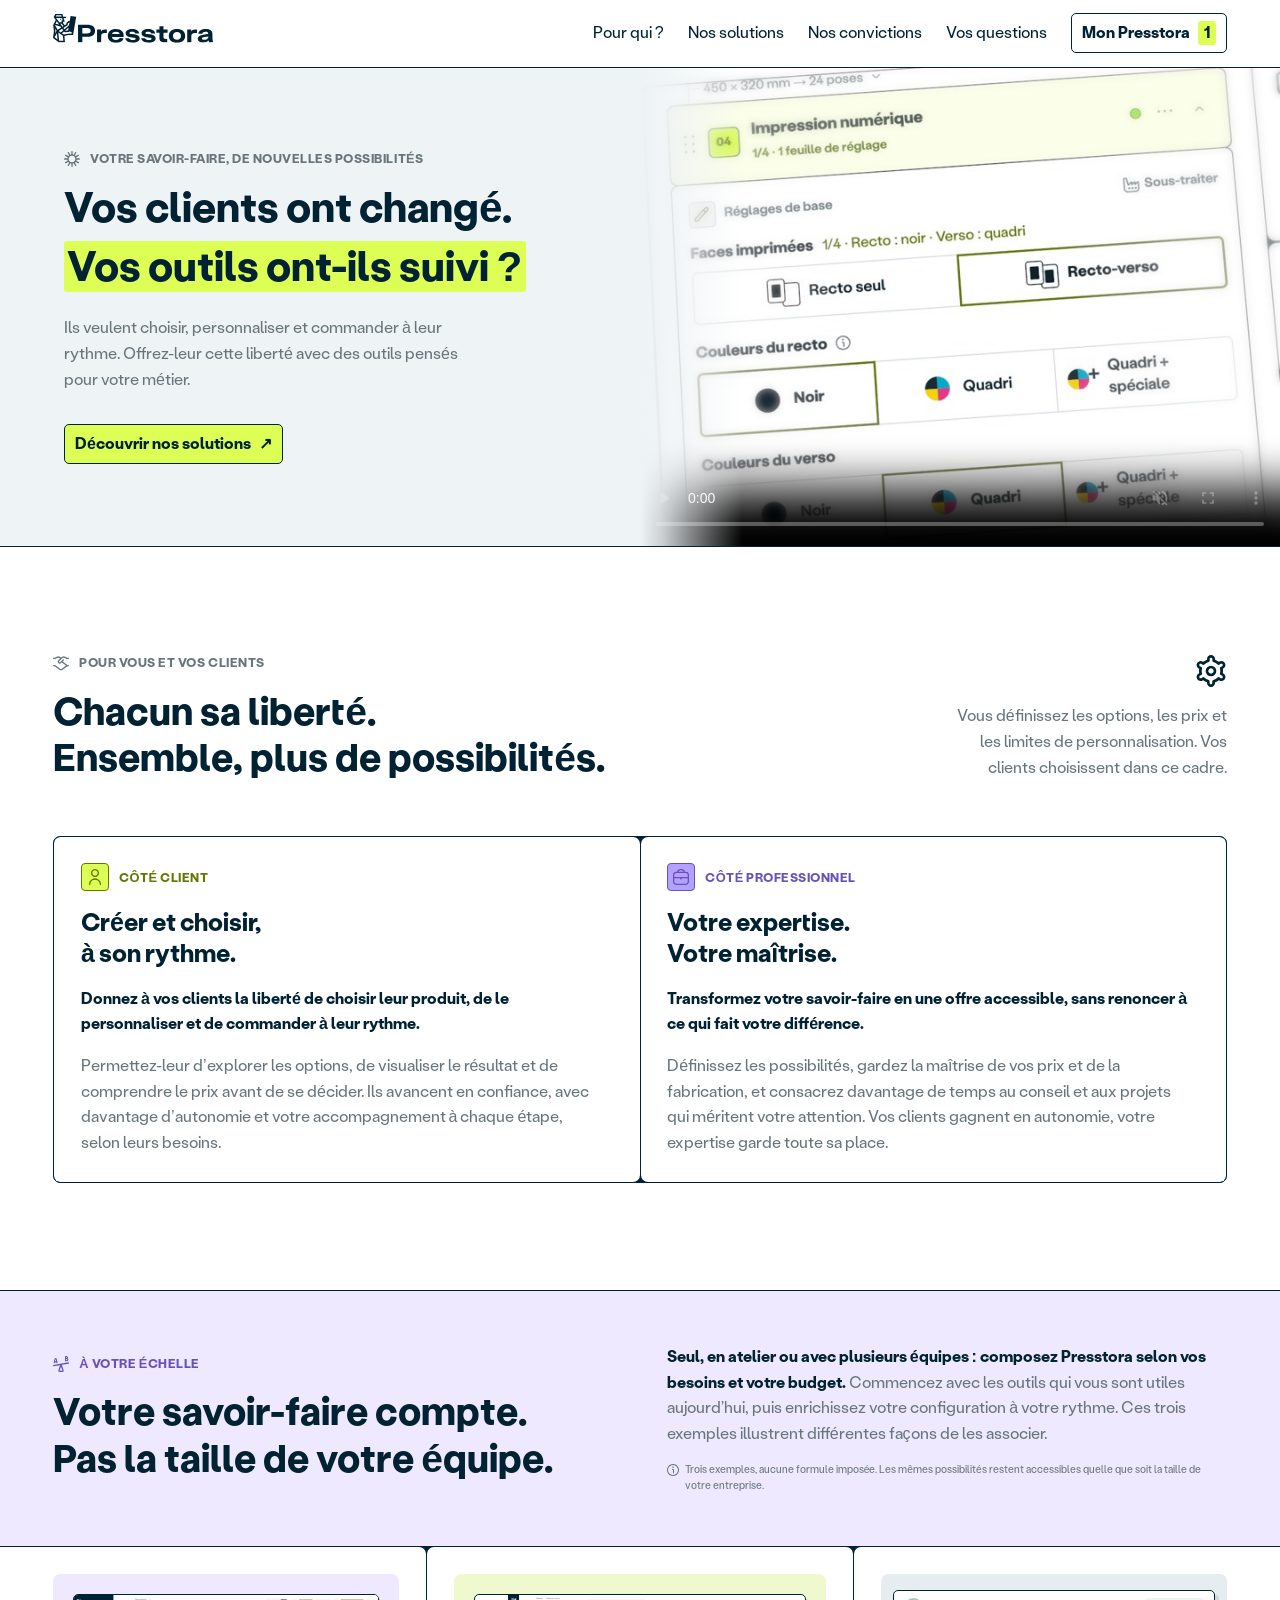
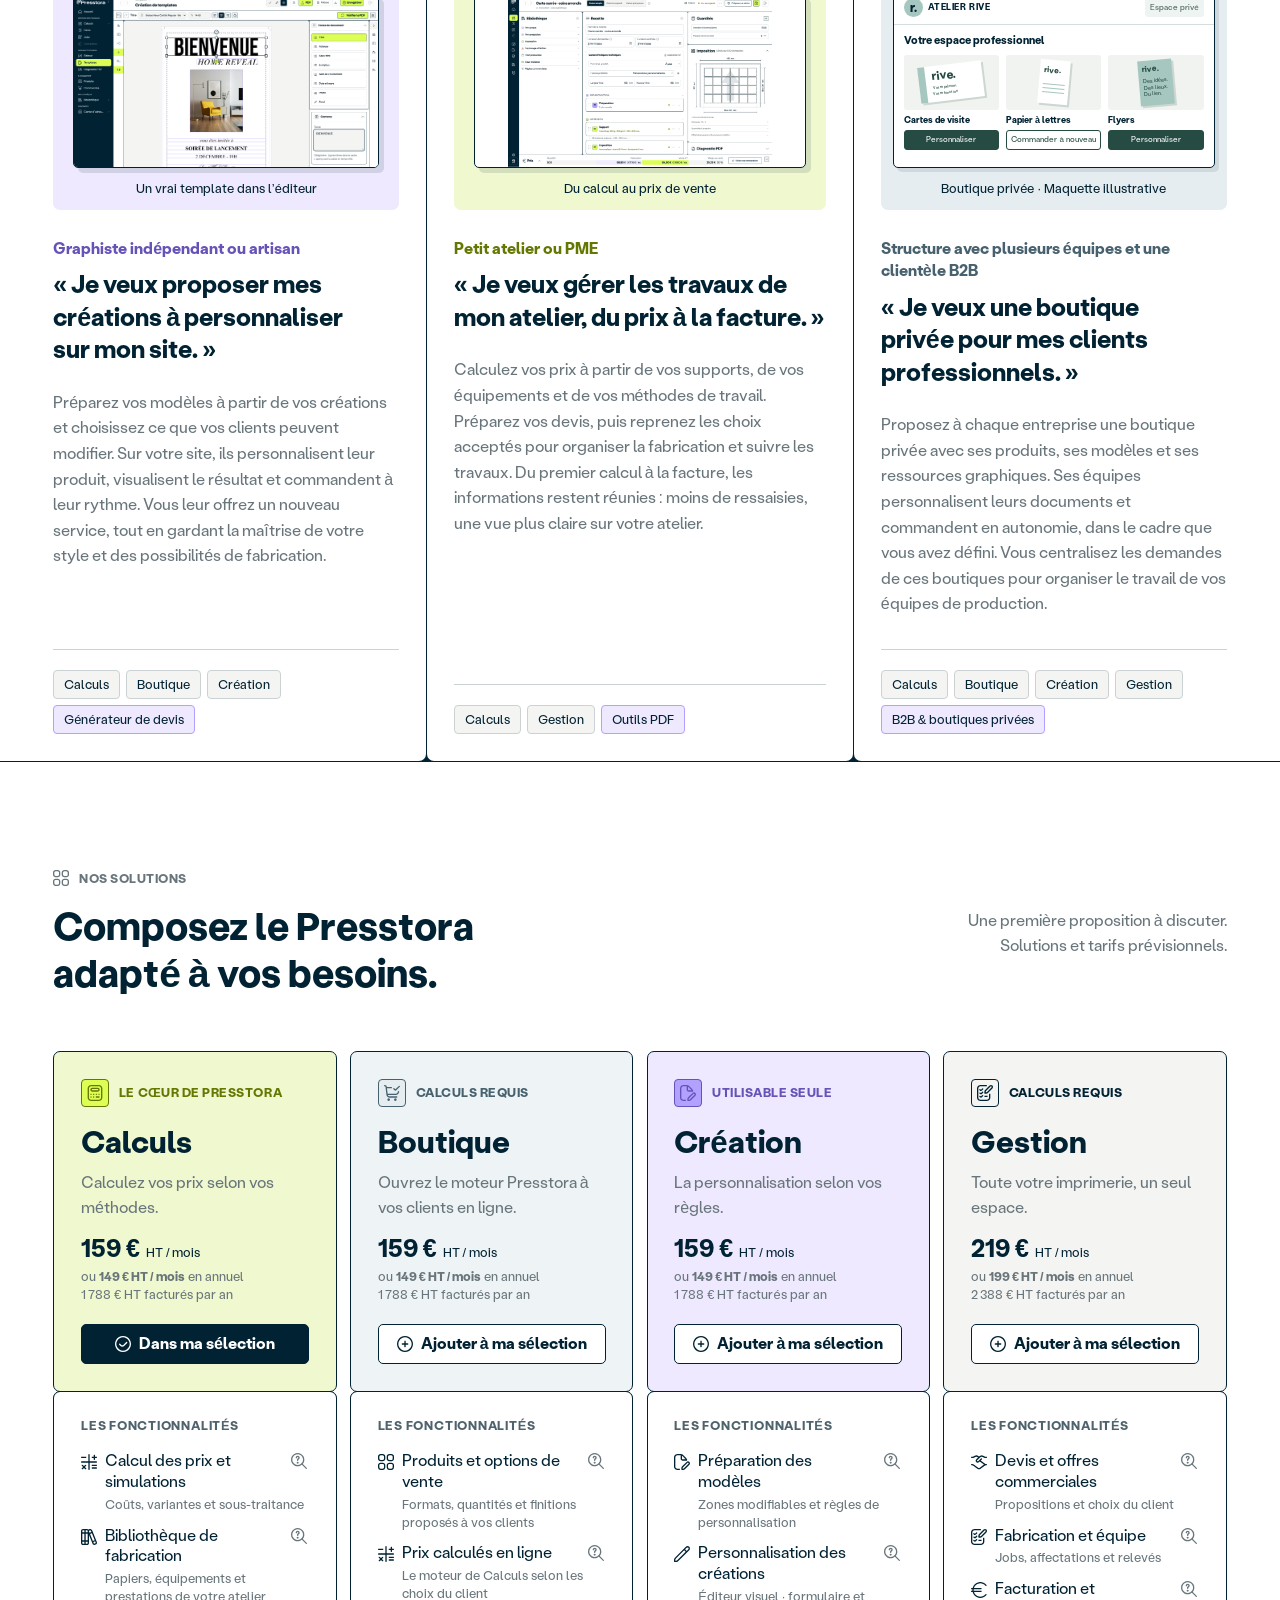
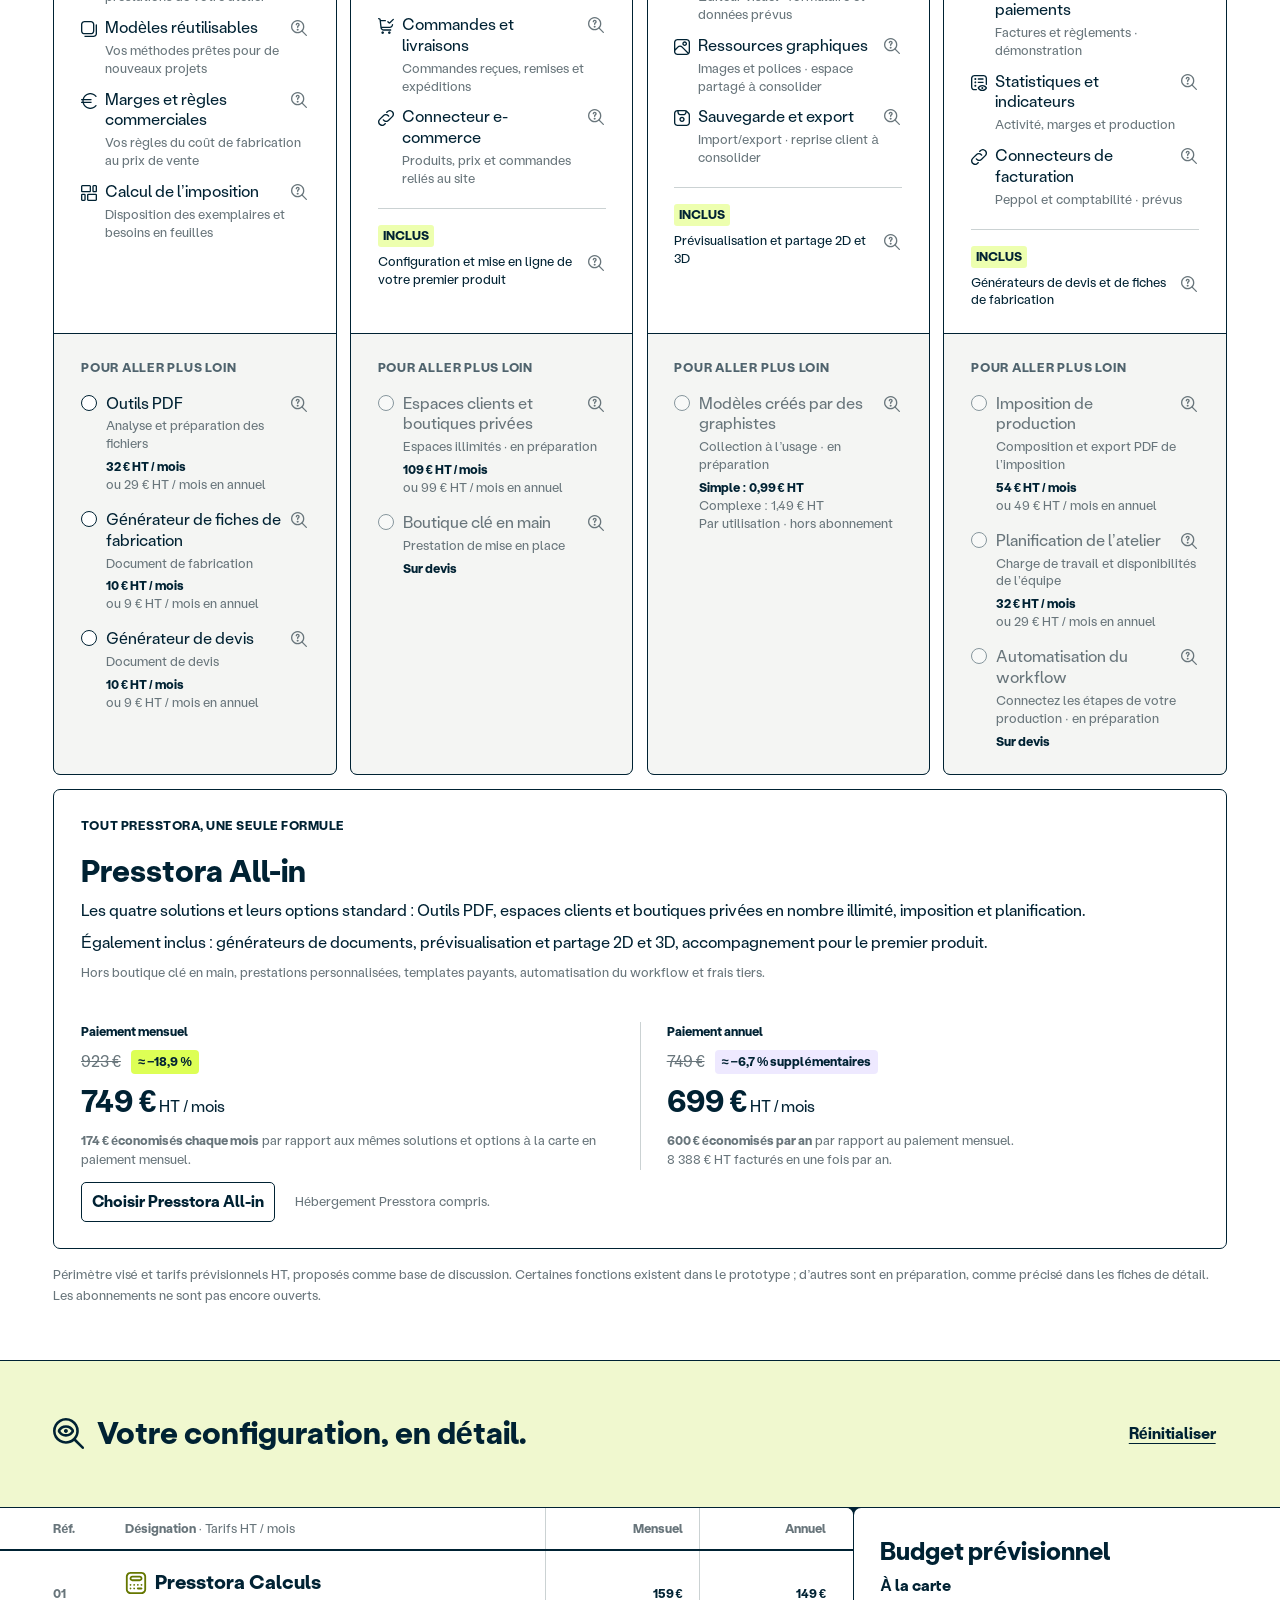
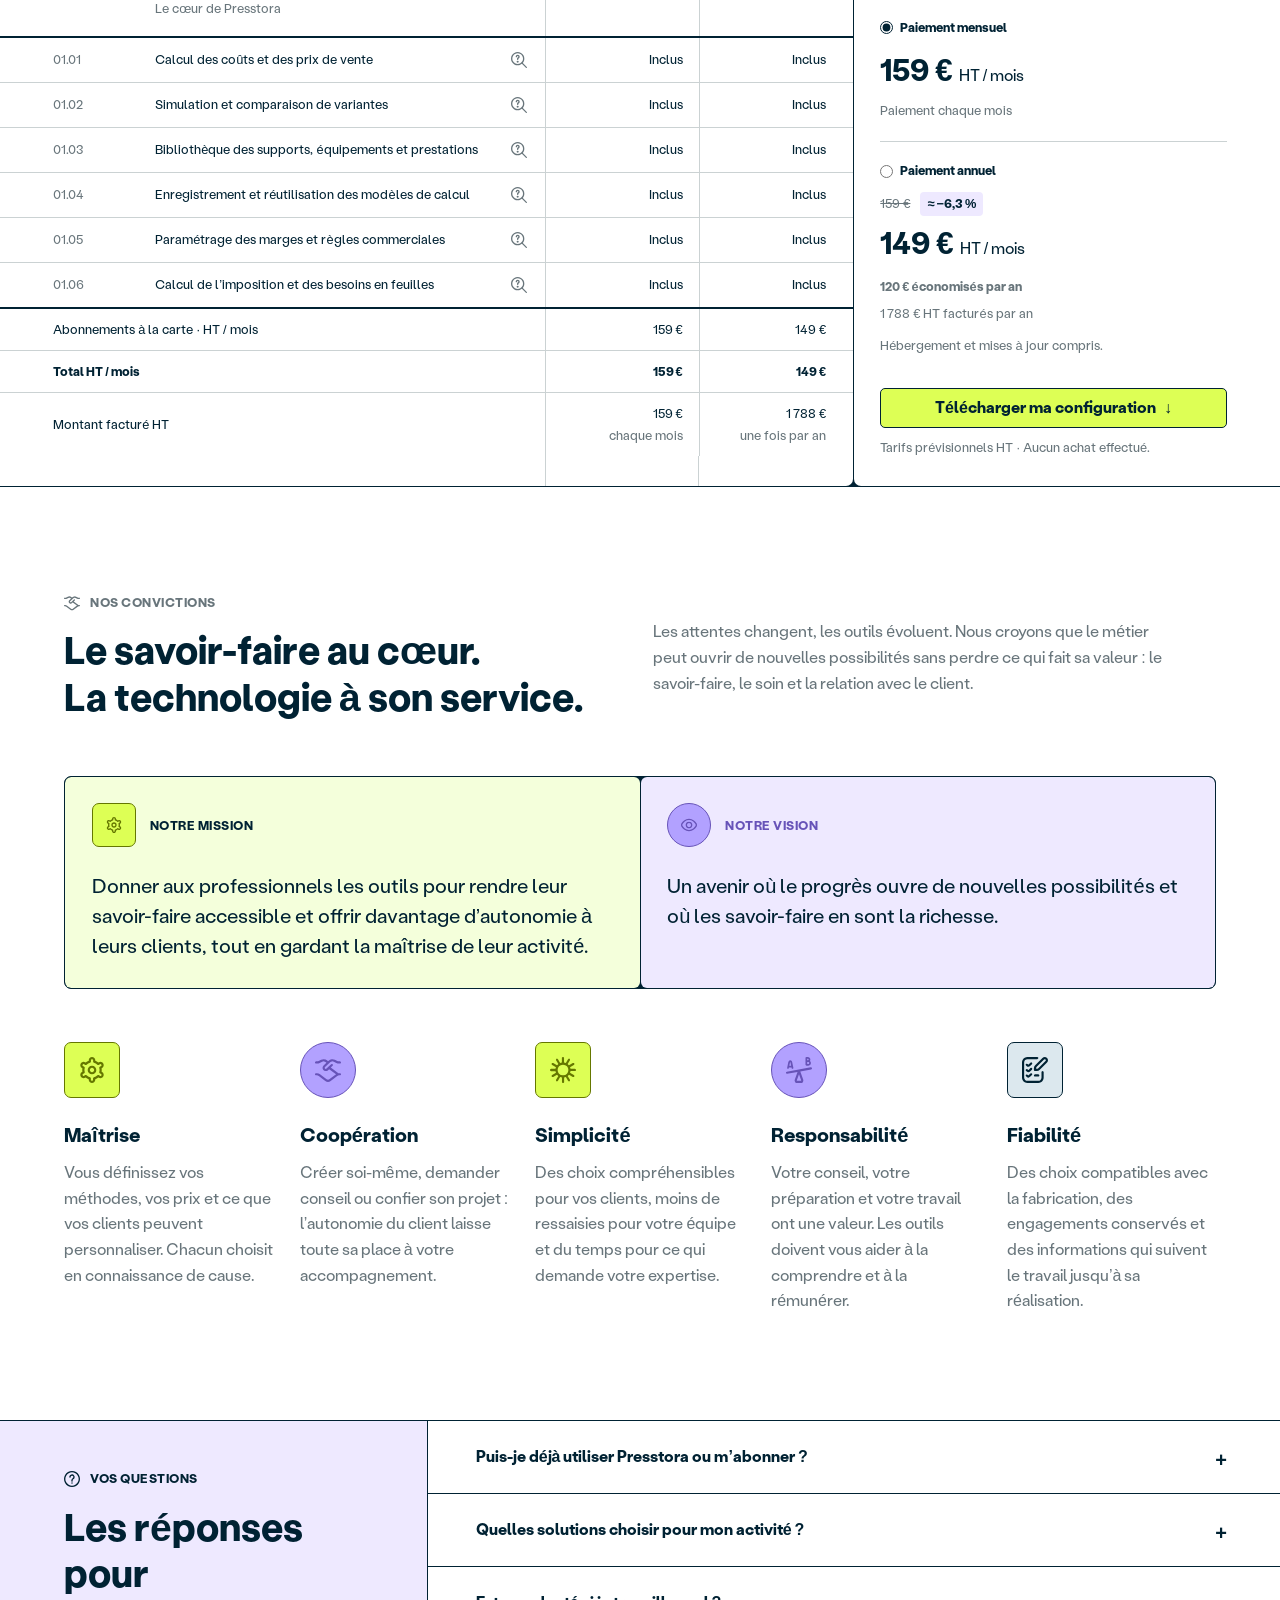
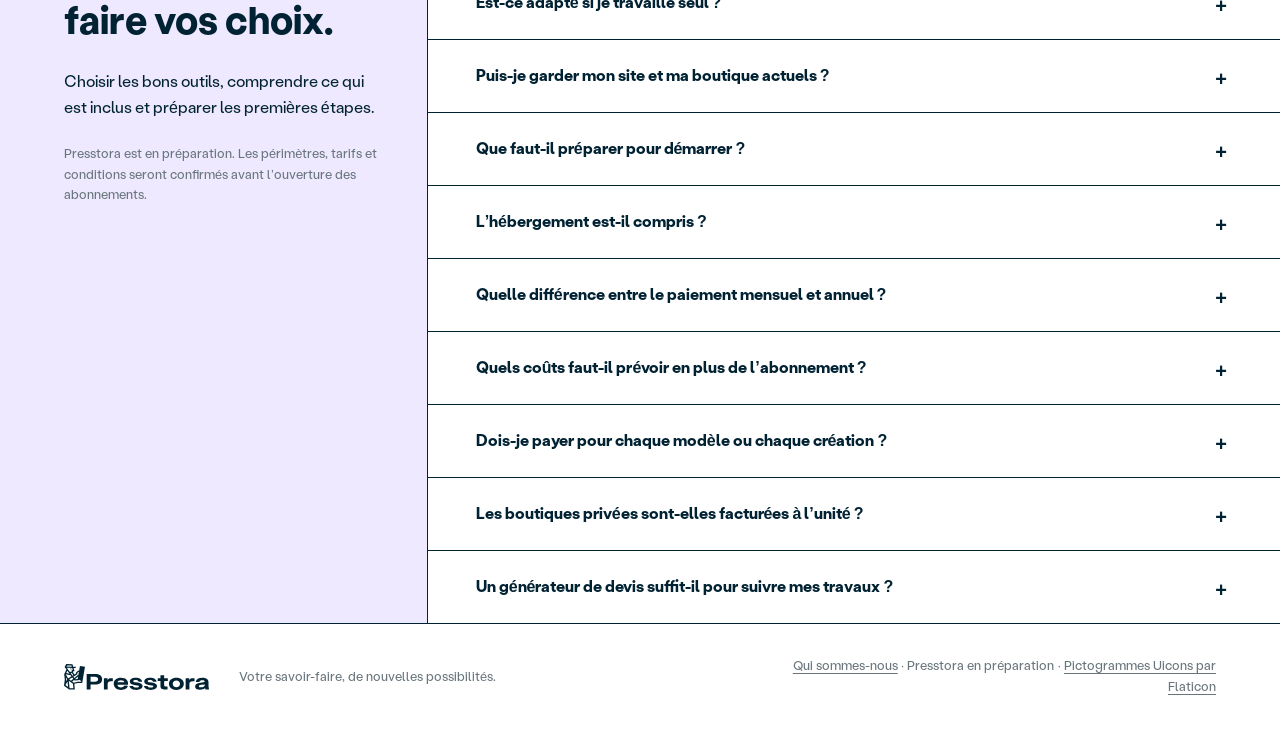
==== commit ae390f7a: "Add accessible mobile hamburger navigation" ====
--- a/index.html
+++ b/index.html
@@ -1,7 +1,7 @@
 <!doctype html>
-<html lang="fr"><head><meta charset="utf-8"><meta name="robots" content="noindex,nofollow"><meta name="viewport" content="width=device-width,initial-scale=1"><title>Presstora — Vos clients ont changé. Vos outils ont-ils suivi ?</title><meta name="description" content="Calculs, vente en ligne, personnalisation et gestion : découvrez Presstora, la suite en préparation pour les professionnels de l’impression."><link rel="stylesheet" href="style.css?v=1581dd6b96e2"><link rel="stylesheet" href="typography.css?v=67e383fbbd56"><link rel="stylesheet" href="landing.css?v=55d9dad113de"><link rel="stylesheet" href="header.css?v=7383593892ad"><link rel="stylesheet" href="buttons.css?v=0756c09e4a05"></head>
+<html lang="fr"><head><meta charset="utf-8"><meta name="robots" content="noindex,nofollow"><meta name="viewport" content="width=device-width,initial-scale=1"><title>Presstora — Vos clients ont changé. Vos outils ont-ils suivi ?</title><meta name="description" content="Calculs, vente en ligne, personnalisation et gestion : découvrez Presstora, la suite en préparation pour les professionnels de l’impression."><link rel="stylesheet" href="style.css?v=1581dd6b96e2"><link rel="stylesheet" href="typography.css?v=67e383fbbd56"><link rel="stylesheet" href="landing.css?v=55d9dad113de"><link rel="stylesheet" href="header.css?v=8e3510666039"><link rel="stylesheet" href="buttons.css?v=0756c09e4a05"><script src="header-menu.js?v=da7331bc8a5f" defer></script></head>
 <body class="commercial">
-<header class="nav header-column-grid"><a href="#" aria-label="Presstora accueil"><img src="assets/logo.svg" alt="Presstora" width="166" height="30"></a><nav aria-label="Navigation principale"><a href="#a-votre-echelle">Pour qui ?</a><a href="#packages">Nos solutions</a><a href="#convictions">Nos convictions</a><a href="#questions">Vos questions</a><a class="nav-cta" href="#selection">Mon Presstora <span id="count">1</span></a></nav></header>
+<header class="nav header-column-grid"><a href="#" aria-label="Presstora accueil"><img src="assets/logo.svg" alt="Presstora" width="166" height="30"></a><button class="header-menu-toggle" type="button" aria-controls="primary-navigation" aria-expanded="false" aria-label="Ouvrir le menu" hidden><svg width="24" height="24" viewBox="0 0 24 24" fill="none" stroke="currentColor" stroke-width="1.8" stroke-linecap="round" aria-hidden="true" focusable="false"><path class="menu-line-top" d="M4 6h16"/><path class="menu-line-middle" d="M4 12h16"/><path class="menu-line-bottom" d="M4 18h16"/></svg></button><nav id="primary-navigation" aria-label="Navigation principale"><a href="#a-votre-echelle">Pour qui ?</a><a href="#packages">Nos solutions</a><a href="#convictions">Nos convictions</a><a href="#questions">Vos questions</a><a class="nav-cta" href="#selection">Mon Presstora <span id="count">1</span></a></nav></header>
 <main>
 <section class="landing-hero">
 <div class="landing-hero-copy"><div class="landing-label"><svg class="eyebrow-icon" width="16" height="16" viewBox="0 0 300 300" data-uicon="sun" aria-hidden="true" focusable="false"><g transform="translate(0 300) scale(1 -1)" fill="currentColor" stroke="none"><path d="M288 163H237Q235 173 231 183L275 208Q282 212 282.0 219.0Q282 226 275.5 230.0Q269 234 263 230L219 204Q212 212 204 219L230 263Q232 267 230.5 272.0Q229 277 225.0 279.5Q221 282 216.0 281.0Q211 280 208 275L183 231Q173 235 162 237V288Q162 293 158.5 296.5Q155 300 150.0 300.0Q145 300 141.0 296.5Q137 293 137 288V237Q127 235 117 231L92 275Q89 280 84.0 281.0Q79 282 75.0 279.5Q71 277 69.5 272.0Q68 267 70 263L96 219Q88 212 81 204L37 230Q31 234 24.5 230.0Q18 226 18.0 219.0Q18 212 25 208L69 183Q65 173 63 163H13Q7 163 3.5 159.0Q0 155 0.0 150.0Q0 145 3.5 141.0Q7 137 12 137H64Q65 127 69 117L25 92Q18 88 18.0 81.0Q18 74 24.5 70.0Q31 66 37 70L81 96Q88 88 96 81L70 37Q68 33 69.5 28.0Q71 23 75.0 20.5Q79 18 84.0 19.0Q89 20 92 25L117 69Q127 65 138 63V13Q138 7 141.5 3.5Q145 0 150.0 0.0Q155 0 159.0 3.5Q163 7 163 12V64Q173 65 183 69L208 25Q211 20 216.0 19.0Q221 18 225.0 20.5Q229 23 230.5 28.0Q232 33 230 37L204 81Q212 88 219 96L263 70Q269 66 275.5 70.0Q282 74 282.0 81.0Q282 88 275 92L231 117Q235 127 237 138H288Q293 138 296.5 141.5Q300 145 300.0 150.0Q300 155 296.5 159.0Q293 163 288 163ZM150 88Q121 88 104 108Q88 125 88.0 150.0Q88 175 104 192Q121 212 150.0 212.0Q179 212 196 192Q212 175 212.0 150.0Q212 125 196 108Q179 88 150 88Z"/></g></svg><span>Votre savoir-faire, de nouvelles possibilités</span></div><h1><span>Vos clients ont changé.</span><span><mark>Vos outils ont-ils suivi&nbsp;?</mark></span></h1><p>Ils veulent choisir, personnaliser et commander à leur rythme. Offrez-leur cette liberté avec des outils pensés pour votre métier.</p><a class="landing-action" href="#packages">Découvrir nos solutions <span aria-hidden="true">↗</span></a></div>
--- a/header.css
+++ b/header.css
@@ -107,3 +107,26 @@
  header.nav.header-column-grid .nav-cta,
  header.nav.header-column-grid .nav-cta span { transition:none; }
 }
+
+/* Navigation mobile dépliable ; les liens restent accessibles sans JavaScript. */
+header.nav.header-column-grid .header-menu-toggle { display:none; align-items:center; justify-content:center; flex:none; width:44px; height:44px; padding:10px; border:1px solid var(--navy); border-radius:5px; background:white; color:var(--navy); cursor:pointer; }
+header.nav.header-column-grid .header-menu-toggle[hidden],
+header.nav.header-column-grid nav[hidden] { display:none; }
+.header-menu-toggle svg path { transform-origin:12px 12px; transition:transform 180ms ease-out,opacity 180ms ease-out; }
+.header-menu-toggle[aria-expanded="true"] .menu-line-top { transform:translateY(6px) rotate(45deg); transform-origin:12px 6px; }
+.header-menu-toggle[aria-expanded="true"] .menu-line-middle { opacity:0; }
+.header-menu-toggle[aria-expanded="true"] .menu-line-bottom { transform:translateY(-6px) rotate(-45deg); transform-origin:12px 18px; }
+@media(max-width:1100px) {
+ header.nav.header-column-grid[data-menu-ready] { gap:0 20px; padding-block:16px; }
+ header.nav.header-column-grid[data-menu-ready] .header-menu-toggle { display:inline-flex; }
+ header.nav.header-column-grid[data-menu-ready] nav { flex-basis:100%; flex-direction:column; align-items:stretch; flex-wrap:nowrap; gap:4px; margin-top:16px; padding-top:12px; border-top:1px solid var(--line); }
+ header.nav.header-column-grid[data-menu-ready] nav>a { display:flex; justify-content:flex-start; min-height:44px; padding:10px 0; font-size:var(--type-base); line-height:1.5; }
+ header.nav.header-column-grid[data-menu-ready] nav>a:not(.nav-cta)::after { inset-inline:0 auto; width:32px; bottom:3px; }
+ header.nav.header-column-grid[data-menu-ready] nav>.nav-cta { justify-content:center; padding:9px 12px; margin-top:8px; }
+}
+@media(hover:hover) and (pointer:fine) {
+ header.nav.header-column-grid .header-menu-toggle:hover { background:var(--lime); }
+}
+@media(prefers-reduced-motion:reduce) {
+ .header-menu-toggle svg path { transition:none; }
+}
